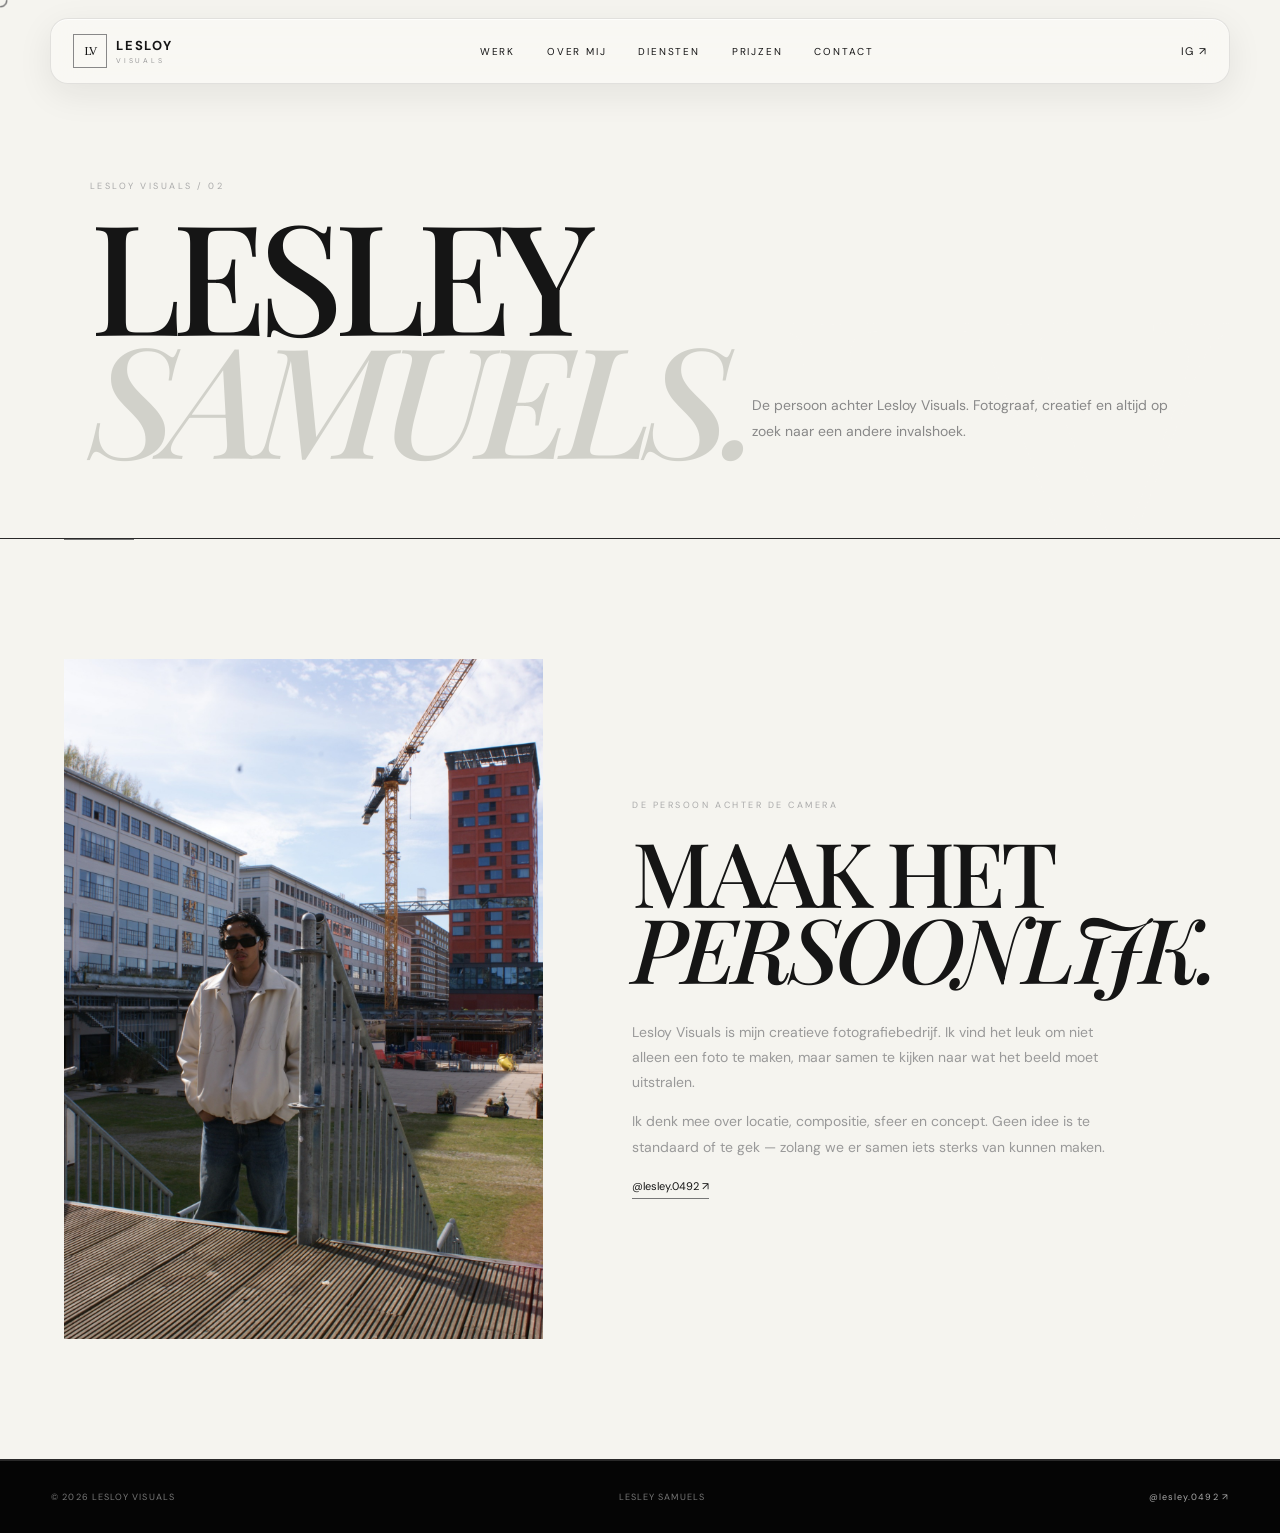
==== about.html @ 6834b797 "Add files via upload" ====
<!doctype html><html lang="nl"><head><meta charset="utf-8"><meta name="viewport" content="width=device-width,initial-scale=1"><meta name="description" content="Lesloy Visuals — fotografie door Lesley Samuels."><title>About — Lesloy Visuals</title><link rel="preconnect" href="https://fonts.googleapis.com"><link rel="preconnect" href="https://fonts.gstatic.com" crossorigin><link href="https://fonts.googleapis.com/css2?family=DM+Sans:wght@400;500;600;700&family=Playfair+Display:ital,wght@0,500;0,600;1,500&display=swap" rel="stylesheet"><link rel="stylesheet" href="style.css"><link rel="icon" href="favicon.svg" type="image/svg+xml"><meta name="theme-color" content="#f5f4ef"><meta name="version" content="Lesloy Visuals V15"></head><body><div class="cursor"></div><header><a class="logo" href="/"><span>LV</span><b>LESLOY</b><small>VISUALS</small></a><nav><a href="/work">WERK</a><a href="/about">OVER MIJ</a><a href="/services">DIENSTEN</a><a href="/pricing">PRIJZEN</a><a href="/contact">CONTACT</a></nav><a class="insta" href="https://www.instagram.com/lesley.0492/" target="_blank">IG ↗</a><button class="menu">☰</button></header><main><section class="page-hero"><div><div class="eyebrow">LESLOY VISUALS / 02</div><h1 class="display">LESLEY<br><i>SAMUELS.</i></h1></div><p>De persoon achter Lesloy Visuals. Fotograaf, creatief en altijd op zoek naar een andere invalshoek.</p></section><section class="section"><div class="split"><div class="split-img"><img src="images/lesley.jpg" alt="Lesley Samuels"></div><div class="split-copy"><div class="eyebrow">DE PERSOON ACHTER DE CAMERA</div><h2>MAAK HET<br><i>PERSOONLIJK.</i></h2><p>Lesloy Visuals is mijn creatieve fotografiebedrijf. Ik vind het leuk om niet alleen een foto te maken, maar samen te kijken naar wat het beeld moet uitstralen.</p><p>Ik denk mee over locatie, compositie, sfeer en concept. Geen idee is te standaard of te gek — zolang we er samen iets sterks van kunnen maken.</p><a class="line-link" href="https://www.instagram.com/lesley.0492/" target="_blank">@lesley.0492 ↗</a></div></div></section></main><footer><span>© 2026 LESLOY VISUALS</span><span>LESLEY SAMUELS</span><a href="https://www.instagram.com/lesley.0492/" target="_blank">@lesley.0492 ↗</a></footer><script src="script.js"></script></body></html>
---- style.css ----
:root{--bg:#070707;--surface:#101010;--white:#f4f4ef;--muted:#92928d;--line:#292929;--silver:#d1d1ca}
*{box-sizing:border-box}html{scroll-behavior:smooth}body{margin:0;background:var(--bg);color:var(--white);font-family:"DM Sans",sans-serif;overflow-x:hidden}a{color:inherit;text-decoration:none}img{display:block;width:100%}
header{position:fixed;z-index:50;top:0;left:0;width:100%;height:76px;padding:0 4vw;display:flex;align-items:center;justify-content:space-between;background:linear-gradient(#000b,transparent);transition:.35s}header.scrolled{background:#070707ee;backdrop-filter:blur(15px);border-bottom:1px solid var(--line)}
.logo{display:grid;grid-template-columns:34px auto;column-gap:9px;align-items:center;font-size:13px;letter-spacing:.14em}.logo span{grid-row:1/3;width:34px;height:34px;border:1px solid #888;display:grid;place-items:center;font:12px Georgia;letter-spacing:-2px}.logo small{grid-column:2;font-size:7px;letter-spacing:.4em;color:#999;margin-top:-4px}.logo b{font-weight:700}
nav{display:flex;gap:32px;font-size:10px;letter-spacing:.18em}nav a:hover,nav a.active{color:#aaa}.insta{font-size:11px;letter-spacing:.12em}.menu{display:none;background:none;border:0;color:#fff;font-size:22px}
.hero{height:100svh;min-height:650px;position:relative;overflow:hidden}.hero>img{height:100%;object-fit:cover;animation:heroZoom 10s ease-out forwards}.hero-grad{position:absolute;inset:0;background:linear-gradient(90deg,#000b,transparent 78%),linear-gradient(0deg,#000d,transparent 50%)}@keyframes heroZoom{to{transform:scale(1)}}
.hero-copy{position:absolute;left:7vw;bottom:12vh}.tiny,.eyebrow{font-size:9px;letter-spacing:.28em;color:#aaa}.hero h1{font:500 clamp(75px,12vw,175px)/.78 "Playfair Display",serif;letter-spacing:-.055em;margin:20px 0 30px}.hero h1 i,.display i{font-style:italic;color:#d1d1ca}.hero-copy p{font-size:14px;color:#ddd;line-height:1.65}.hero-bottom{position:absolute;bottom:25px;left:4vw;right:4vw;display:flex;justify-content:space-between;font-size:8px;letter-spacing:.2em;color:#aaa}
.marquee{overflow:hidden;border-top:1px solid var(--line);border-bottom:1px solid var(--line);padding:18px 0;white-space:nowrap}.marquee-track{display:flex;width:max-content;animation:marquee 28s linear infinite}.marquee-item{flex:0 0 auto;padding-right:40px;font:500 15px/1 "Playfair Display",serif;letter-spacing:.16em}.marquee i{font-style:normal;color:#777;margin:0 22px}@keyframes marquee{to{transform:translateX(-50%)}}
.page-hero{padding:180px 7vw 80px;border-bottom:1px solid var(--line);min-height:55vh;display:flex;align-items:end}.page-hero .display{font:500 clamp(70px,12vw,160px)/.8 "Playfair Display",serif;letter-spacing:-.06em;margin:20px 0 0}.page-hero p{max-width:500px;color:#888;font-size:14px;line-height:1.8;margin-left:auto}
.section{padding:120px 5vw;border-bottom:1px solid var(--line)}.section-inner{max-width:1250px;margin:auto}.section-head{display:flex;justify-content:space-between;align-items:end;gap:40px;margin-bottom:55px}.section-head p{max-width:390px;color:#777;font-size:12px;line-height:1.7;margin:0}
.btn{display:inline-block;padding:15px 24px;background:#f3f3ee;color:#080808;font-size:10px;font-weight:700;letter-spacing:.18em}.line-link{display:inline-block;font-size:11px;border-bottom:1px solid #777;padding-bottom:5px}
.gallery{display:grid;grid-template-columns:1.15fr .85fr;gap:14px}.gallery figure{margin:0;position:relative;overflow:hidden;background:#111;min-height:390px}.gallery figure.tall{grid-row:span 2}.gallery figure.wide{grid-column:1/-1;height:480px}.gallery img{height:100%;object-fit:cover;transition:.8s}.gallery figure:hover img{transform:scale(1.04);filter:brightness(.68)}.gallery figcaption{position:absolute;left:20px;bottom:18px;font-size:9px;letter-spacing:.2em;opacity:.8}
.split{display:grid;grid-template-columns:1fr 1fr;gap:7vw;align-items:center}.split-img{height:680px;overflow:hidden}.split-img img{height:100%;object-fit:cover}.split-copy h2{font:500 clamp(58px,7vw,100px)/.85 "Playfair Display",serif;letter-spacing:-.05em;margin:22px 0 35px}.split-copy p{color:#999;max-width:500px;font-size:14px;line-height:1.8}
.services-grid{display:grid;grid-template-columns:repeat(2,1fr)}.service{padding:38px 30px 45px 0;border-bottom:1px solid var(--line)}.service:nth-child(even){padding-left:30px;border-left:1px solid var(--line)}.service b{font-size:9px;color:#777}.service h2{font:500 42px "Playfair Display",serif;margin:22px 0 10px}.service p{color:#888;max-width:420px;font-size:14px;line-height:1.7}
.contact-wrap{min-height:80vh;padding:170px 7vw 100px;display:flex;flex-direction:column;justify-content:center}.contact-wrap h1{font:500 clamp(75px,12vw,175px)/.78 "Playfair Display",serif;letter-spacing:-.06em;margin:25px 0 35px}.contact-wrap>p{color:#888;max-width:550px;line-height:1.8}.contact-grid{margin-top:70px;display:grid;grid-template-columns:1fr 1fr;gap:12px;max-width:850px}.field{border-bottom:1px solid #444;padding:18px 0;color:#777;font-size:12px}.field.full{grid-column:1/-1}.contact-note{margin-top:30px;color:#777;font-size:11px}
footer{padding:30px 4vw;border-top:1px solid var(--line);display:flex;justify-content:space-between;align-items:center;color:#777;font-size:9px;letter-spacing:.12em}footer a{color:#aaa}
.cursor{position:fixed;width:15px;height:15px;border:1px solid white;border-radius:50%;pointer-events:none;z-index:100;transform:translate(-50%,-50%);mix-blend-mode:difference;transition:.2s}
@media(max-width:800px){header{padding:0 6vw}.menu{display:block}nav{display:none;position:absolute;right:6vw;top:65px;flex-direction:column;background:#111;border:1px solid var(--line);padding:22px 30px}.nav-open nav{display:flex}.insta{display:none}.hero-copy{left:6vw;bottom:11vh}.hero h1{font-size:68px}.hero-bottom{left:6vw;right:6vw}.page-hero{padding:145px 6vw 70px;display:block}.page-hero p{margin:35px 0 0}.section{padding:85px 6vw}.section-head{display:block}.section-head p{margin-top:18px}.gallery{grid-template-columns:1fr}.gallery figure.tall{grid-row:auto}.gallery figure.wide{grid-column:auto;height:350px}.gallery figure{min-height:330px}.split{grid-template-columns:1fr;gap:40px}.split-img{height:550px}.services-grid{grid-template-columns:1fr}.service,.service:nth-child(even){padding:30px 0;border-left:0}.contact-wrap{padding:145px 6vw 90px}.contact-grid{grid-template-columns:1fr;margin-top:45px}.field.full{grid-column:auto}footer{flex-direction:column;gap:14px;text-align:center}}
@media(max-width:480px){.cursor{display:none}.hero h1{font-size:60px}.page-hero .display{font-size:70px}.contact-wrap h1{font-size:68px}}


/* ===== V5 upgrades ===== */
body.modal-open { overflow:hidden; }
.page-kicker { letter-spacing:.18em; text-transform:uppercase; font-size:.72rem; opacity:.6; margin-bottom:18px; }
.work-toolbar { display:flex; flex-wrap:wrap; gap:10px; margin:0 0 34px; }
.filter-btn { border:1px solid rgba(255,255,255,.18); background:transparent; color:#fff; padding:11px 16px; border-radius:999px; font:inherit; font-size:.78rem; letter-spacing:.08em; text-transform:uppercase; cursor:pointer; transition:.25s ease; }
.filter-btn:hover,.filter-btn.active { background:#fff; color:#0a0a0a; border-color:#fff; }
.work-card { cursor:zoom-in; }
.work-card img { transition:transform .8s cubic-bezier(.2,.8,.2,1), filter .5s ease; }
.work-card:hover img { transform:scale(1.045); filter:brightness(1.08); }
.work-card.is-hidden { display:none; }

.lightbox { position:fixed; inset:0; z-index:1000; display:none; align-items:center; justify-content:center; background:rgba(5,5,5,.94); padding:5vw; }
.lightbox.open { display:flex; }
.lightbox img { max-width:min(92vw,1500px); max-height:84vh; width:auto; height:auto; object-fit:contain; box-shadow:0 30px 100px rgba(0,0,0,.5); }
.lb-close,.lb-prev,.lb-next { position:absolute; border:1px solid rgba(255,255,255,.2); background:rgba(0,0,0,.45); color:#fff; width:48px; height:48px; border-radius:50%; cursor:pointer; display:grid; place-items:center; font-size:22px; }
.lb-close { top:24px; right:24px; }
.lb-prev { left:24px; top:50%; transform:translateY(-50%); }
.lb-next { right:24px; top:50%; transform:translateY(-50%); }
.lb-meta { position:absolute; left:28px; bottom:24px; font-size:.75rem; letter-spacing:.12em; text-transform:uppercase; opacity:.65; }
.lb-close:hover,.lb-prev:hover,.lb-next:hover { background:#fff; color:#000; }

.service-card { position:relative; overflow:hidden; min-height:260px; }
.service-card::after { content:"↗"; position:absolute; right:24px; bottom:20px; font-size:24px; opacity:.45; transition:.25s; }
.service-card:hover::after { opacity:1; transform:translate(4px,-4px); }
.service-card:hover { transform:translateY(-4px); }

.contact-note { max-width:650px; opacity:.68; line-height:1.7; }
.form-status { min-height:22px; font-size:.78rem; opacity:.7; margin-top:12px; }

@media (max-width:700px){
  .lb-prev,.lb-next { width:42px;height:42px; }
  .lb-prev { left:10px; } .lb-next { right:10px; }
  .lb-close { top:12px; right:12px; }
  .lightbox { padding:14px; }
}

/* ===== V6 premium work + contact ===== */
nav a.active { opacity:1; }
.work-gallery { align-items:start; }
.work-gallery .work-card { position:relative; overflow:hidden; background:#111; }
.work-gallery .work-card figcaption { transition:transform .35s ease, opacity .35s ease; }
.work-gallery .work-card:hover figcaption { transform:translateX(6px); opacity:1; }
.section-title { font-size:clamp(2.4rem,6vw,5.4rem); line-height:.9; margin:18px 0 0; letter-spacing:-.05em; }
.mini-cta { border-top:1px solid rgba(255,255,255,.14); }
.project-form { display:grid; grid-template-columns:1fr 1fr; gap:18px; max-width:900px; margin-top:42px; }
.project-form label { display:flex; flex-direction:column; gap:10px; font-size:.68rem; letter-spacing:.14em; opacity:.8; }
.project-form input,.project-form select,.project-form textarea { width:100%; box-sizing:border-box; border:1px solid rgba(255,255,255,.17); background:rgba(255,255,255,.035); color:#fff; padding:15px 16px; font:inherit; outline:none; border-radius:0; }
.project-form input:focus,.project-form select:focus,.project-form textarea:focus { border-color:rgba(255,255,255,.65); background:rgba(255,255,255,.06); }
.project-form select option { background:#111; color:#fff; }
.project-form textarea { resize:vertical; min-height:140px; }
.project-form .full { grid-column:1/-1; }
.form-submit { border:0; margin-top:10px; cursor:pointer; }
.request-actions { display:flex; flex-wrap:wrap; gap:12px; margin-top:20px; }
.btn-ghost { background:transparent; border:1px solid rgba(255,255,255,.25); }
.small-note { max-width:760px; font-size:.72rem; opacity:.45; margin-top:30px; line-height:1.6; }
@media(max-width:700px){ .project-form { grid-template-columns:1fr; } .project-form .full { grid-column:auto; } .section-title { font-size:3rem; } }

/* V7 contact form */
.contact-form label{display:flex;flex-direction:column;gap:10px;font-size:.72rem;letter-spacing:.12em;opacity:.9}.contact-form input,.contact-form select,.contact-form textarea{width:100%;box-sizing:border-box;background:#111;color:#fff;border:1px solid rgba(255,255,255,.16);padding:16px 15px;font:inherit;letter-spacing:0;border-radius:0;outline:none}.contact-form textarea{resize:vertical}.contact-form input:focus,.contact-form select:focus,.contact-form textarea:focus{border-color:#fff}.contact-form select{appearance:auto}.contact-form .btn{border:1px solid #fff;background:#fff;color:#000;cursor:pointer}.contact-form .btn.secondary{background:transparent;color:#fff}.contact-form .btn:hover{opacity:.8}.contact-form .full{grid-column:1/-1}


/* ===== V8 DESIGN UPGRADE ===== */
::selection{background:#f4f4ef;color:#070707}
body{background:#050505}
header{height:82px}
header .menu{cursor:pointer;position:relative;z-index:70;width:42px;height:42px;padding:0;line-height:1;font-size:0}
header .menu::before,header .menu::after{content:"";position:absolute;left:10px;width:22px;height:1px;background:#fff;transition:.3s}
header .menu::before{top:16px}header .menu::after{top:25px}
header .menu.open::before{top:21px;transform:rotate(45deg)}header .menu.open::after{top:21px;transform:rotate(-45deg)}
header.nav-open nav{display:flex}
.hero::after{content:"";position:absolute;inset:0;pointer-events:none;background:radial-gradient(circle at 75% 35%,transparent 0,transparent 22%,rgba(0,0,0,.22) 70%)}
.hero-copy{max-width:900px;z-index:2}.hero-copy h1{max-width:900px;text-wrap:balance}.hero-copy p{max-width:520px}
.hero-side{position:absolute;right:4vw;top:50%;z-index:2;writing-mode:vertical-rl;transform:translateY(-50%);font-size:8px;letter-spacing:.24em;color:#aaa}
.section{position:relative}.section::before{content:"";position:absolute;left:5vw;top:0;width:70px;height:1px;background:#777}
.section-head .eyebrow{color:#ddd}
.gallery figure{isolation:isolate}.gallery figure::after{content:"VIEW ↗";position:absolute;right:18px;bottom:18px;font-size:8px;letter-spacing:.2em;opacity:0;transform:translateY(8px);transition:.35s;z-index:2}.gallery figure:hover::after{opacity:.9;transform:none}.gallery figure::before{content:"";position:absolute;inset:0;background:linear-gradient(180deg,transparent 55%,rgba(0,0,0,.65));z-index:1;opacity:.75}.gallery figcaption{z-index:3}
.split-copy{max-width:620px}.split-copy .eyebrow{margin-bottom:5px}
.contact-wrap{position:relative;overflow:hidden}.contact-wrap::before{content:"LESLOY";position:absolute;right:-2vw;top:18%;font-size:clamp(130px,24vw,330px);font-weight:700;letter-spacing:-.08em;color:#fff;opacity:.025;pointer-events:none}
.services-grid .service{transition:background .3s ease,padding .3s ease}.services-grid .service:hover{background:rgba(255,255,255,.025);padding-left:18px}.services-grid .service:nth-child(even):hover{padding-left:48px}
.page-hero{position:relative;overflow:hidden}.page-hero::after{content:"LV";position:absolute;right:4vw;bottom:-.12em;font:500 clamp(180px,32vw,450px)/.7 "Playfair Display",serif;color:#fff;opacity:.025;pointer-events:none}
.page-hero .display{position:relative;z-index:1}.page-hero p{position:relative;z-index:1}
.work-intro{display:grid;grid-template-columns:1.2fr .8fr;gap:40px;align-items:end;margin-bottom:42px}.work-intro h2{font:500 clamp(45px,7vw,92px)/.85 "Playfair Display",serif;letter-spacing:-.05em;margin:0}.work-intro p{max-width:420px;color:#888;line-height:1.8;font-size:13px}
.work-grid{display:grid;grid-template-columns:1.15fr .85fr;gap:12px}.work-grid .work-card{position:relative;overflow:hidden;background:#111;cursor:zoom-in}.work-grid .work-card:nth-child(1){grid-row:span 2;height:760px}.work-grid .work-card:nth-child(2),.work-grid .work-card:nth-child(3){height:374px}.work-grid .work-card:nth-child(4){grid-column:1/-1;height:540px}.work-grid img{height:100%;object-fit:cover;transition:transform 1s cubic-bezier(.2,.8,.2,1),filter .6s ease}.work-grid .work-card:hover img{transform:scale(1.045);filter:brightness(.75)}.work-grid .work-card::after{content:"OPEN FULLSCREEN ↗";position:absolute;right:20px;bottom:20px;font-size:8px;letter-spacing:.18em;opacity:0;transform:translateY(8px);transition:.3s;z-index:3}.work-grid .work-card:hover::after{opacity:1;transform:none}.work-grid .work-card::before{content:"";position:absolute;inset:0;background:linear-gradient(180deg,transparent 55%,rgba(0,0,0,.65));z-index:1}.work-grid figcaption{position:absolute;left:20px;bottom:20px;z-index:2;font-size:9px;letter-spacing:.18em}
.work-meta{display:flex;justify-content:space-between;gap:20px;margin-top:28px;padding-top:18px;border-top:1px solid var(--line);font-size:9px;letter-spacing:.18em;color:#777}
.lightbox{backdrop-filter:blur(12px)}.lightbox img{max-width:86vw;max-height:80vh}.lb-close,.lb-prev,.lb-next{backdrop-filter:blur(10px)}
.contact-intro{max-width:760px}.contact-intro strong{color:#fff}.contact-form{position:relative;z-index:2}.contact-form .btn{margin-top:6px}.contact-form .btn:focus-visible,.btn:focus-visible,.line-link:focus-visible,a:focus-visible,button:focus-visible{outline:1px solid #fff;outline-offset:4px}
.contact-direct{display:flex;flex-wrap:wrap;gap:24px;margin-top:48px;padding-top:25px;border-top:1px solid var(--line);font-size:10px;letter-spacing:.14em;color:#aaa}.contact-direct a:hover{color:#fff}
footer{background:#050505}
.reveal{opacity:0;transform:translateY(24px);transition:opacity .8s ease,transform .8s ease}.reveal.visible{opacity:1;transform:none}
@media(max-width:800px){header.nav-open{background:#070707f5}header.nav-open nav{position:absolute;left:0;right:0;top:82px;padding:30px 6vw 36px;background:#070707;border-bottom:1px solid var(--line);gap:22px}header.nav-open nav a{font-size:13px}.hero-side{display:none}.work-intro{grid-template-columns:1fr;gap:18px}.work-grid{grid-template-columns:1fr}.work-grid .work-card:nth-child(1),.work-grid .work-card:nth-child(2),.work-grid .work-card:nth-child(3),.work-grid .work-card:nth-child(4){grid-column:auto;grid-row:auto;height:390px}.section::before{left:6vw}.contact-direct{display:grid;gap:15px}}
@media(max-width:480px){.hero{min-height:620px}.hero-copy p{font-size:13px}.hero-bottom{bottom:18px}.work-grid .work-card:nth-child(1),.work-grid .work-card:nth-child(2),.work-grid .work-card:nth-child(3),.work-grid .work-card:nth-child(4){height:330px}.lightbox img{max-width:94vw;max-height:76vh}}

.section-title{font:500 clamp(55px,7vw,100px)/.85 "Playfair Display",serif;letter-spacing:-.05em;margin:20px 0 0}.section-title i{font-style:italic;color:#d1d1ca}
.why-grid{display:grid;grid-template-columns:repeat(3,1fr);border-top:1px solid var(--line);border-bottom:1px solid var(--line)}
.why-card{padding:36px 32px 42px 0}.why-card+ .why-card{border-left:1px solid var(--line);padding-left:32px}.why-card span{font-size:9px;color:#777;letter-spacing:.15em}.why-card h3{font-size:15px;letter-spacing:.18em;margin:45px 0 12px}.why-card p{color:#888;font-size:13px;line-height:1.75;max-width:330px}
.review-section{padding-bottom:130px}.review-placeholder{border:1px solid var(--line);padding:45px;display:flex;justify-content:space-between;align-items:center;gap:35px}.review-placeholder .stars{font-size:18px;letter-spacing:.16em;margin-bottom:18px}.review-placeholder h3{font:500 34px "Playfair Display",serif;margin:0 0 12px}.review-placeholder p{color:#888;font-size:13px;line-height:1.7;max-width:580px;margin:0}.review-page .contact-intro{font-size:15px;max-width:700px}.checkbox-label{display:flex!important;flex-direction:row!important;align-items:flex-start;gap:12px;border:0!important;color:#888!important;line-height:1.6}.checkbox-label input{width:18px!important;height:18px;margin:2px 0 0;flex:0 0 auto}.review-back{margin-top:40px}
@media(max-width:800px){.why-grid{grid-template-columns:1fr}.why-card{padding:28px 0}.why-card+.why-card{border-left:0;border-top:1px solid var(--line);padding-left:0}.review-placeholder{padding:28px;display:block}.review-placeholder .btn{margin-top:25px}.review-placeholder h3{font-size:28px}}

.published-reviews{padding-bottom:110px}.review-card{max-width:900px;border:1px solid var(--line);padding:46px 52px;background:rgba(255,255,255,.015)}.review-card .stars{font-size:17px;letter-spacing:.14em;margin-bottom:25px}.review-card blockquote{font:500 clamp(25px,3.1vw,42px)/1.2 "Playfair Display",serif;margin:0 0 32px;max-width:820px}.review-meta{display:flex;align-items:center;gap:18px;font-size:11px;letter-spacing:.12em;text-transform:uppercase}.review-meta span{color:#777}@media(max-width:800px){.review-card{padding:30px 24px}.review-meta{display:block}.review-meta span{display:block;margin-top:8px}}

.launch-offer{margin:70px 0 120px;padding:55px clamp(25px,5vw,70px);border:1px solid var(--line);display:grid;grid-template-columns:1.2fr .8fr;gap:50px;align-items:center;background:linear-gradient(120deg,rgba(255,255,255,.035),rgba(255,255,255,.008))}
.launch-offer h2{font:500 clamp(52px,7vw,92px)/.84 "Playfair Display",serif;letter-spacing:-.05em;margin:18px 0}.launch-offer h2 i{font-style:italic;color:#d1d1ca}.launch-copy p{max-width:500px;color:#888;font-size:14px;line-height:1.8}.launch-deal{border-left:1px solid var(--line);padding-left:45px}.launch-price small{display:block;font-size:9px;letter-spacing:.18em;color:#888}.launch-price strong{display:block;font:500 clamp(60px,8vw,105px)/.9 "Playfair Display",serif;margin:8px 0 24px}.launch-details{display:grid;gap:8px;margin-bottom:28px}.launch-details span{font-size:10px;letter-spacing:.14em}.launch-btn{display:inline-flex}.pricing-section{padding-bottom:90px}.price-grid{display:grid;grid-template-columns:repeat(4,1fr);border-top:1px solid var(--line);border-bottom:1px solid var(--line)}.price-grid article{padding:28px 25px 32px 0}.price-grid article+article{border-left:1px solid var(--line);padding-left:25px}.price-grid span{font-size:9px;letter-spacing:.16em;color:#888}.price-grid strong{display:block;font:500 30px "Playfair Display",serif;margin:18px 0 10px}.price-grid p{font-size:12px;line-height:1.65;color:#888;margin:0}.pricing-note{margin-top:15px;font-size:9px;letter-spacing:.16em;color:#777}
@media(max-width:800px){.launch-offer{grid-template-columns:1fr;margin:45px 0 80px;padding:32px 24px}.launch-deal{border-left:0;border-top:1px solid var(--line);padding:28px 0 0}.price-grid{grid-template-columns:1fr 1fr}.price-grid article:nth-child(3){border-left:0;border-top:1px solid var(--line);padding-left:0}.price-grid article:nth-child(4){border-top:1px solid var(--line)}}

.pricing-hero{padding:150px 0 90px;max-width:900px}.pricing-hero h1{font:500 clamp(70px,10vw,145px)/.82 "Playfair Display",serif;letter-spacing:-.06em;margin:22px 0}.pricing-hero h1 i{font-style:italic;color:#d1d1ca}.pricing-hero p{max-width:650px;color:#888;font-size:15px;line-height:1.8}.pricing-category{padding:65px 0;border-top:1px solid var(--line)}.pricing-category-head{display:flex;align-items:baseline;gap:25px;margin-bottom:35px}.pricing-category-head span{font-size:9px;letter-spacing:.15em;color:#777}.pricing-category-head h2{font-size:14px;letter-spacing:.18em;margin:0}.pricing-cards{display:grid;grid-template-columns:repeat(3,1fr);border-top:1px solid var(--line);border-bottom:1px solid var(--line)}.pricing-card{padding:32px 28px 36px 0;min-height:255px;display:flex;flex-direction:column;align-items:flex-start}.pricing-card+.pricing-card{border-left:1px solid var(--line);padding-left:28px}.pricing-card.featured{background:rgba(255,255,255,.025);padding-right:28px}.pricing-card.wide{min-height:220px}.pricing-card>span{font-size:9px;letter-spacing:.16em;color:#888}.pricing-card strong{font:500 clamp(32px,3.2vw,52px)/1 "Playfair Display",serif;margin:25px 0 16px}.pricing-card p{font-size:12px;line-height:1.75;color:#888;margin:0 0 25px}.pricing-card .line-link{margin-top:auto}.pricing-fineprint{padding:0 0 100px}.pricing-fineprint p{font-size:11px;color:#666;line-height:1.7;max-width:700px}
@media(max-width:800px){.pricing-hero{padding:110px 0 65px}.pricing-cards{grid-template-columns:1fr}.pricing-card+.pricing-card{border-left:0;border-top:1px solid var(--line);padding-left:0}.pricing-card{min-height:0;padding:28px 0 32px}.pricing-card.featured{padding-right:0}.pricing-category{padding:45px 0}}

/* LESLOY V10 — light editorial */
:root{--v10-bg:#f5f4ef;--v10-ink:#151515;--v10-muted:#77756f;--v10-line:rgba(21,21,21,.14)}
html{scroll-behavior:smooth}
body{background:var(--v10-bg);color:var(--v10-ink)}
header{background:rgba(245,244,239,.82);backdrop-filter:blur(16px);border-bottom:1px solid var(--v10-line)}
a{color:inherit}
.reveal{opacity:0;transform:translateY(28px);transition:opacity .8s ease,transform .8s cubic-bezier(.2,.8,.2,1)}
.reveal.visible{opacity:1;transform:none}
.v10-services{padding-top:8vh;padding-bottom:10vh}
.v10-service-list{border-top:1px solid var(--v10-line);border-bottom:1px solid var(--v10-line)}
.v10-service{display:grid;grid-template-columns:64px 1fr 28px;align-items:center;padding:24px 4px;border-top:1px solid var(--v10-line);text-decoration:none;transition:background .35s ease,padding .35s ease}
.v10-service:first-child{border-top:0}
.v10-service:hover{background:#e9e8e2;padding-left:18px;padding-right:18px}
.v10-service b{font-size:13px;letter-spacing:.2em;font-weight:600}
.v10-service>span:last-child{font-size:18px;transition:transform .35s}
.v10-service:hover>span:last-child{transform:translateX(5px)}
.v10-emoji{font-size:25px;display:inline-block;transform-origin:center;transition:transform .45s cubic-bezier(.2,.8,.2,1)}
.v10-service:hover .v10-emoji{transform:translateX(8px) rotate(-8deg) scale(1.18)}
.v10-service:nth-child(2):hover .v10-emoji{transform:translateX(8px) rotate(8deg) scale(1.18)}
.v10-service:nth-child(3):hover .v10-emoji{animation:v10-confetti .55s ease}
.v10-service:nth-child(4):hover .v10-emoji{animation:v10-ring .75s ease}
.v10-service:nth-child(5):hover .v10-emoji{transform:translateX(8px) rotate(10deg) scale(1.2)}
@keyframes v10-confetti{0%,100%{transform:scale(1)}35%{transform:translateY(-5px) rotate(-10deg) scale(1.18)}70%{transform:translateY(1px) rotate(8deg) scale(1.08)}}
@keyframes v10-ring{0%,100%{transform:scale(1)}30%{transform:scale(1.22) rotate(-7deg)}55%{transform:scale(1.08) rotate(7deg)}80%{transform:scale(1.16)}}
.btn{transition:transform .3s ease,box-shadow .3s ease}
.btn:hover{transform:translateY(-3px);box-shadow:0 14px 30px rgba(0,0,0,.12)}
.launch-offer{background:#171717;color:#f5f4ef}
@media(max-width:700px){.v10-service{grid-template-columns:48px 1fr 24px;padding:20px 0}.v10-service:hover{padding-left:8px;padding-right:8px}}
@media(prefers-reduced-motion:reduce){html{scroll-behavior:auto}.reveal{opacity:1;transform:none;transition:none}.v10-service:hover .v10-emoji{animation:none;transform:none}}

/* V11 — polished floating navigation */
header{
  position:fixed!important;
  top:18px!important;
  left:50%!important;
  transform:translateX(-50%)!important;
  width:min(1180px,calc(100% - 48px))!important;
  height:66px!important;
  min-height:66px!important;
  z-index:1000!important;
  display:flex!important;
  align-items:center!important;
  border:1px solid rgba(20,20,20,.10)!important;
  border-radius:18px!important;
  background:rgba(250,249,245,.78)!important;
  backdrop-filter:blur(18px) saturate(115%)!important;
  -webkit-backdrop-filter:blur(18px) saturate(115%)!important;
  box-shadow:0 10px 35px rgba(20,20,20,.08),0 1px 0 rgba(255,255,255,.7) inset!important;
  padding:0 22px!important;
  transition:top .35s ease,width .35s ease,height .35s ease,box-shadow .35s ease,background .35s ease!important;
}
header.scrolled{
  top:12px!important;
  height:58px!important;
  min-height:58px!important;
  width:min(1120px,calc(100% - 40px))!important;
  background:rgba(250,249,245,.90)!important;
  box-shadow:0 14px 40px rgba(20,20,20,.11),0 1px 0 rgba(255,255,255,.75) inset!important;
}
header nav a{
  position:relative;
  transition:opacity .25s ease,transform .25s ease;
}
header nav a::after{
  content:"";
  position:absolute;
  left:0;right:0;bottom:-7px;
  height:1px;
  background:currentColor;
  transform:scaleX(0);
  transform-origin:center;
  transition:transform .25s ease;
}
header nav a:hover::after{transform:scaleX(1)}
header nav a:hover{opacity:.72}
main{padding-top:0!important}
.hero{padding-top:110px!important}
@media(max-width:800px){
  header{
    top:12px!important;
    width:calc(100% - 24px)!important;
    height:58px!important;
    min-height:58px!important;
    padding:0 15px!important;
    border-radius:15px!important;
  }
  header.scrolled{top:8px!important;width:calc(100% - 18px)!important;height:54px!important;min-height:54px!important}
  .hero{padding-top:92px!important}
}
@media(prefers-reduced-motion:reduce){
  header{transition:none!important}
}

/* V12 — mobile readability */
@media (max-width:700px){
  body{font-size:16px;line-height:1.55;overflow-x:hidden}
  header{width:calc(100% - 20px)!important;top:10px!important;height:58px!important;min-height:58px!important;padding:0 13px!important;border-radius:15px!important}
  header .logo{flex:0 0 auto;min-width:0}
  header .logo small{display:none!important}
  header nav{gap:13px!important;margin-left:auto!important;margin-right:8px!important}
  header nav a{font-size:10px!important;letter-spacing:.11em!important;white-space:nowrap!important}
  header .insta,header .instagram{font-size:10px!important;letter-spacing:.06em!important;white-space:nowrap!important}
  .hero{padding-top:88px!important}
  .hero-title{font-size:clamp(42px,12vw,64px)!important;line-height:.96!important;letter-spacing:-.035em!important}
  .section-title,.launch-offer h2,.pricing-hero h1{line-height:.98!important;letter-spacing:-.03em!important}
  .section-title{font-size:clamp(34px,10vw,52px)!important}
  .eyebrow{font-size:10px!important;line-height:1.4!important;letter-spacing:.16em!important}
  .section-head{gap:18px!important}
  .section-head p,.hero p,.launch-offer p{font-size:15px!important;line-height:1.65!important}
  .btn{min-height:48px!important;padding:0 17px!important;font-size:11px!important;letter-spacing:.1em!important}
  .v10-service{min-height:64px!important;grid-template-columns:42px minmax(0,1fr) 20px!important;column-gap:8px!important;padding:17px 0!important}
  .v10-service b{font-size:12px!important;letter-spacing:.13em!important;line-height:1.25!important}
  .v10-emoji{font-size:22px!important}
  .v10-service>span:last-child{font-size:16px!important}
  .launch-details{gap:10px!important;flex-wrap:wrap!important}
  .launch-details span{font-size:10px!important;letter-spacing:.1em!important;line-height:1.35!important}
  footer a,nav a,.insta,.instagram{min-height:32px;display:inline-flex!important;align-items:center}
}
@media (max-width:420px){
  header{width:calc(100% - 16px)!important;padding:0 10px!important}
  header nav{gap:9px!important;margin-right:5px!important}
  header nav a{font-size:9px!important;letter-spacing:.08em!important}
  header .insta,header .instagram{font-size:9px!important}
  .hero-title{font-size:clamp(38px,12vw,54px)!important}
  .section-title{font-size:clamp(32px,10vw,46px)!important}
}

/* V13 — mobile-first cleanup */
@media (max-width:700px){
  html,body{width:100%;max-width:100%;overflow-x:hidden}
  body{font-size:15px}
  header{width:calc(100% - 24px)!important;left:50%!important;top:10px!important;height:58px!important;min-height:58px!important;padding:0 12px!important;border-radius:16px!important;background:rgba(250,249,245,.94)!important;border:1px solid rgba(20,20,20,.10)!important;box-shadow:0 10px 30px rgba(20,20,20,.10)!important}
  header.scrolled{top:8px!important;width:calc(100% - 20px)!important;height:56px!important;min-height:56px!important}
  header .logo{grid-template-columns:30px auto;column-gap:8px;font-size:11px;letter-spacing:.12em;color:#151515}
  header .logo span{width:30px;height:30px;border-color:#777;color:#151515;font-size:11px}
  header .logo small{display:block!important;font-size:6px;letter-spacing:.3em;color:#777}
  header nav{display:none!important}
  header .insta{display:none!important}
  header .menu{display:block!important;width:40px;height:40px;color:#151515;background:transparent;border:0;padding:0;position:relative;z-index:1001;font-size:0}
  header .menu::before,header .menu::after{background:#151515!important}
  header.nav-open{background:rgba(250,249,245,.98)!important}
  header.nav-open nav{display:flex!important;position:absolute;left:0;right:0;top:68px;padding:10px 8px 12px;background:rgba(250,249,245,.98);border:1px solid rgba(20,20,20,.10);border-radius:16px;box-shadow:0 18px 45px rgba(20,20,20,.12);gap:0;flex-direction:column}
  header.nav-open nav a{display:flex;align-items:center;min-height:48px;padding:0 16px;font-size:11px;letter-spacing:.16em;color:#151515;border-bottom:1px solid rgba(20,20,20,.08)}
  header.nav-open nav a:last-child{border-bottom:0}
  header.nav-open nav a::after{display:none}
  header.nav-open nav a.active{font-weight:700}
  .hero{min-height:680px;height:calc(100svh - 0px);max-height:820px}
  .hero>img{object-position:58% center}
  .hero-grad{background:linear-gradient(90deg,rgba(0,0,0,.72),rgba(0,0,0,.18) 82%),linear-gradient(0deg,rgba(0,0,0,.82),transparent 58%)}
  .hero-copy{left:20px;right:20px;bottom:92px}
  .tiny,.eyebrow{font-size:9px;line-height:1.45;letter-spacing:.2em}
  .hero h1{font-size:clamp(52px,15vw,72px)!important;line-height:.86;letter-spacing:-.055em;margin:16px 0 22px}
  .hero-copy p{font-size:14px;line-height:1.55;color:#f0f0eb;max-width:330px}
  .hero-copy .btn{width:100%;max-width:290px;min-height:50px;display:inline-flex;align-items:center;justify-content:center;margin-top:4px;font-size:10px}
  .hero-bottom{left:20px;right:20px;bottom:22px;font-size:8px;letter-spacing:.16em}
  .marquee{padding:14px 0}
  .marquee-item{font-size:12px}
  .section{padding:72px 20px}
  .section::before{left:20px;width:48px}
  .section-head{margin-bottom:34px}
  .section-head p{font-size:14px;line-height:1.7;color:#a5a5a0;max-width:none}
  .section-title{font-size:clamp(42px,12vw,58px)!important;line-height:.9!important;margin-top:14px}
  .work-intro{gap:16px;margin-bottom:28px}
  .work-intro h2{font-size:clamp(40px,11vw,54px);line-height:.9}
  .work-intro p{font-size:14px;line-height:1.7;color:#a5a5a0}
  .gallery{gap:10px}
  .gallery figure,.gallery figure.wide,.gallery figure.tall{height:300px!important;min-height:0}
  .gallery figcaption{left:14px;bottom:14px;font-size:8px;letter-spacing:.15em}
  .gallery figure::after{right:14px;bottom:14px;font-size:7px}
  .split{gap:30px}
  .split-img{height:390px!important}
  .split-copy h2{font-size:clamp(44px,12vw,60px);margin:14px 0 22px}
  .split-copy p{font-size:14px;line-height:1.75;color:#a5a5a0}
  .line-link{font-size:10px;letter-spacing:.1em}
  .services-grid{grid-template-columns:1fr}
  .service,.service:nth-child(even){padding:24px 0!important}
  .service h2{font-size:32px;margin:13px 0 8px}
  .service p{font-size:14px;line-height:1.7;color:#a5a5a0}
  .why-card{padding:24px 0!important}
  .why-card h3{font-size:13px;margin:30px 0 10px}
  .why-card p{font-size:14px;line-height:1.7;color:#a5a5a0}
  .review-section{padding-bottom:72px}
  .review-card{padding:26px 20px}
  .review-card blockquote{font-size:24px;line-height:1.25}
  .review-card .stars{font-size:15px;margin-bottom:18px}
  .review-meta{font-size:10px;line-height:1.5}
  .v10-services{padding-top:72px;padding-bottom:72px}
  .v10-service-list{margin-top:8px}
  .v10-service{min-height:60px!important;padding:15px 0!important;grid-template-columns:38px minmax(0,1fr) 18px!important}
  .v10-service b{font-size:11px!important;letter-spacing:.14em!important}
  .v10-emoji{font-size:21px!important}
  .launch-offer{margin:35px 0 72px;padding:28px 20px!important;grid-template-columns:1fr!important;gap:25px}
  .launch-offer h2{font-size:clamp(48px,13vw,64px)!important;margin:13px 0 16px}
  .launch-copy p{font-size:14px;line-height:1.7}
  .launch-deal{padding:24px 0 0!important}
  .launch-price strong{font-size:68px}
  .launch-details{gap:7px!important}
  .launch-details span{font-size:9px!important}
  .launch-btn{width:100%;justify-content:center;min-height:50px}
  .contact-wrap{min-height:auto;padding:128px 20px 70px}
  .contact-wrap h1{font-size:clamp(52px,14vw,72px)!important;line-height:.86;margin:18px 0 24px}
  .contact-intro{font-size:14px!important;line-height:1.7!important;color:#a5a5a0}
  .contact-grid{margin-top:38px;gap:18px}
  .contact-form label{font-size:10px;letter-spacing:.12em}
  .contact-form input,.contact-form select,.contact-form textarea{font-size:16px;padding:15px 14px;min-height:50px}
  .contact-form textarea{min-height:150px}
  .contact-form .btn{width:100%;min-height:52px;font-size:10px}
  .contact-note{font-size:10px;line-height:1.6}
  .contact-direct{font-size:9px;line-height:1.5;margin-top:34px;padding-top:20px}
  footer{padding:28px 20px;gap:10px;font-size:8px;line-height:1.5}
  .page-hero{padding:118px 20px 58px;min-height:0;display:block}
  .page-hero .display{font-size:clamp(58px,16vw,82px)!important;line-height:.82;margin-top:16px}
  .page-hero p{font-size:14px;line-height:1.7;color:#a5a5a0;margin:28px 0 0;max-width:100%}
  .work-grid{gap:10px}
  .work-grid .work-card:nth-child(1),.work-grid .work-card:nth-child(2),.work-grid .work-card:nth-child(3),.work-grid .work-card:nth-child(4){height:300px!important}
  .work-meta{font-size:8px;line-height:1.5;flex-wrap:wrap}
  .pricing-hero{padding:118px 20px 55px}
  .pricing-hero h1{font-size:clamp(60px,17vw,88px)!important}
  .pricing-hero p{font-size:14px;line-height:1.7;color:#a5a5a0}
  .pricing-category{padding:42px 0}
  .pricing-category-head{gap:15px;margin-bottom:22px}
  .pricing-category-head h2{font-size:12px;letter-spacing:.16em}
  .pricing-card{padding:24px 0!important;min-height:0!important}
  .pricing-card strong{font-size:38px;margin:17px 0 12px}
  .pricing-card p{font-size:13px;line-height:1.7;color:#a5a5a0;margin-bottom:20px}
  .pricing-card .line-link{font-size:10px}
  .pricing-fineprint{padding:0 20px 70px}
  .pricing-fineprint p{font-size:10px;line-height:1.7;color:#888}
  .lightbox{padding:16px}
  .lightbox img{max-width:100%;max-height:72vh}
  .lb-close,.lb-prev,.lb-next{width:42px;height:42px;font-size:18px}
  .lb-close{top:14px;right:14px}.lb-prev{left:12px}.lb-next{right:12px}
  .lb-meta{left:16px;bottom:16px;font-size:8px}
}
@media(max-width:380px){
  header{width:calc(100% - 18px)!important}
  .hero-copy{left:17px;right:17px}.hero h1{font-size:50px!important}
  .section,.contact-wrap,.page-hero{padding-left:17px;padding-right:17px}
  .section::before{left:17px}
  .hero-bottom{left:17px;right:17px}
}

/* V14 — mobile menu: maximum contrast + obvious controls */
@media (max-width:700px){
  header{
    background:rgba(250,249,245,.96)!important;
    border:1px solid rgba(20,20,20,.16)!important;
    box-shadow:0 8px 26px rgba(0,0,0,.12)!important;
  }

  /* The menu trigger must look like a button, not a vague icon. */
  .menu-toggle,
  .nav-toggle,
  .hamburger,
  button[aria-label*="menu" i],
  button[aria-label*="navig" i]{
    width:46px!important;
    height:46px!important;
    min-width:46px!important;
    border:1px solid rgba(20,20,20,.22)!important;
    border-radius:12px!important;
    background:#151515!important;
    color:#fff!important;
    display:flex!important;
    align-items:center!important;
    justify-content:center!important;
    font-size:0!important;
    box-shadow:0 4px 12px rgba(0,0,0,.14)!important;
    position:relative!important;
    z-index:1202!important;
  }
  .menu-toggle::before,.nav-toggle::before,.hamburger::before{
    content:"☰";
    font-size:20px!important;
    line-height:1!important;
    color:#fff!important;
  }

  /* Open menu: bright panel, dark type, generous spacing. */
  .mobile-menu,
  .nav-menu,
  .menu-overlay,
  header nav.mobile-open,
  header nav.open{
    background:#f7f6f2!important;
    color:#111!important;
  }

  /* Catch the common V13 overlay/menu selectors. */
  .mobile-menu{
    position:fixed!important;
    inset:82px 10px 10px!important;
    z-index:1200!important;
    border:1px solid rgba(20,20,20,.14)!important;
    border-radius:18px!important;
    box-shadow:0 22px 60px rgba(0,0,0,.20)!important;
    padding:34px 26px!important;
    overflow:auto!important;
  }
  .mobile-menu a{
    color:#111!important;
    opacity:1!important;
    font-size:clamp(22px,7vw,32px)!important;
    line-height:1.15!important;
    letter-spacing:.04em!important;
    font-weight:500!important;
    text-shadow:none!important;
    display:flex!important;
    align-items:center!important;
    min-height:58px!important;
    border-bottom:1px solid rgba(20,20,20,.10)!important;
  }
  .mobile-menu a:last-child{border-bottom:0!important}

  /* If V13 uses a full-screen overlay, make it readable instead of black-on-black. */
  .nav-overlay,
  .menu-backdrop{
    background:rgba(0,0,0,.38)!important;
  }

  /* Desktop nav should never leak through the mobile overlay. */
  header nav:not(.mobile-menu){
    color:#111!important;
  }
}

/* Extra-small screens */
@media(max-width:420px){
  .mobile-menu{
    inset:76px 8px 8px!important;
    padding:26px 22px!important;
  }
  .mobile-menu a{font-size:24px!important;min-height:54px!important}
}

/* V14 guaranteed mobile menu */
#v14-mobile-menu{display:none}
@media(max-width:700px){
  #v14-mobile-menu{
    position:fixed;display:block;inset:10px;z-index:2000;
    background:#f7f6f2;color:#111;border:1px solid rgba(0,0,0,.14);
    border-radius:20px;box-shadow:0 25px 80px rgba(0,0,0,.28);
    padding:18px 20px 22px;transform:translateY(-18px);opacity:0;
    pointer-events:none;transition:opacity .25s ease,transform .25s ease;
    overflow:auto;
  }
  #v14-mobile-menu.is-open{opacity:1;transform:none;pointer-events:auto}
  .v14-menu-head{display:flex;align-items:center;justify-content:space-between;padding-bottom:24px;border-bottom:1px solid rgba(0,0,0,.12)}
  .v14-menu-brand{display:grid;grid-template-columns:42px auto;column-gap:12px;align-items:center}
  .v14-menu-brand span{grid-row:span 2;width:42px;height:42px;border:1px solid #777;display:flex;align-items:center;justify-content:center;font-family:serif;font-size:19px}
  .v14-menu-brand strong{font-size:18px;letter-spacing:.16em;line-height:1}
  .v14-menu-brand small{font-size:8px;letter-spacing:.32em;color:#888;margin-top:-2px}
  .v14-close{width:46px;height:46px;border:1px solid #111;border-radius:12px;background:#111;color:#fff;font-size:32px;line-height:1;font-weight:200;display:flex;align-items:center;justify-content:center}
  .v14-menu-links{display:flex;flex-direction:column;padding:18px 0}
  .v14-menu-links a{color:#111!important;text-decoration:none!important;font-size:clamp(25px,8vw,36px);font-weight:500;letter-spacing:.02em;padding:16px 0;border-bottom:1px solid rgba(0,0,0,.10);min-height:58px;display:flex;align-items:center}
  .v14-menu-links a:last-child{border-bottom:0}
  .v14-menu-instagram{display:block;margin-top:4px;padding-top:18px;border-top:1px solid rgba(0,0,0,.12);font-size:11px;letter-spacing:.16em;text-decoration:none;color:#111!important}
  body.v14-menu-open{overflow:hidden}
}

@media(max-width:700px){
  .v14-trigger{
    width:46px!important;height:46px!important;min-width:46px!important;
    margin-left:auto!important;border:1px solid #111!important;border-radius:12px!important;
    background:#111!important;color:#fff!important;font-size:0!important;
    display:flex!important;align-items:center!important;justify-content:center!important;
    box-shadow:0 4px 12px rgba(0,0,0,.14)!important;
  }
  .v14-trigger::before{content:"☰";font-size:21px!important;color:#fff!important}
}

/* V15 — clean mobile navigation, one menu only */
@media (max-width:700px){
  header{
    top:12px!important;
    left:50%!important;
    transform:translateX(-50%)!important;
    width:calc(100% - 20px)!important;
    height:60px!important;
    min-height:60px!important;
    padding:0 12px!important;
    border-radius:16px!important;
    background:rgba(250,249,245,.96)!important;
    border:1px solid rgba(20,20,20,.14)!important;
    box-shadow:0 10px 30px rgba(0,0,0,.12)!important;
    z-index:1000!important;
  }

  header .logo span{
    border-color:#777!important;
    color:#151515!important;
  }
  header .logo b{color:#151515!important}
  header .logo small{color:#8a8a85!important}
  header .insta{display:none!important}

  /* One obvious menu button. */
  header .menu{
    display:flex!important;
    align-items:center!important;
    justify-content:center!important;
    width:44px!important;
    height:44px!important;
    min-width:44px!important;
    margin-left:auto!important;
    border:1px solid #151515!important;
    border-radius:11px!important;
    background:#151515!important;
    color:#fff!important;
    cursor:pointer!important;
    position:relative!important;
    z-index:1002!important;
  }
  header .menu::before,
  header .menu::after{
    left:11px!important;
    width:20px!important;
    height:2px!important;
    background:#fff!important;
  }
  header .menu::before{top:16px!important}
  header .menu::after{top:25px!important}
  header .menu.open{
    background:#f7f6f2!important;
    border-color:#151515!important;
  }
  header .menu.open::before,
  header .menu.open::after{background:#151515!important;top:21px!important}

  /* Single dropdown, directly attached to the floating header. */
  header nav{
    display:none!important;
  }
  header.nav-open nav{
    display:flex!important;
    position:absolute!important;
    top:68px!important;
    left:0!important;
    right:0!important;
    padding:8px!important;
    margin:0!important;
    flex-direction:column!important;
    gap:0!important;
    background:#f7f6f2!important;
    color:#111!important;
    border:1px solid rgba(20,20,20,.14)!important;
    border-radius:16px!important;
    box-shadow:0 18px 50px rgba(0,0,0,.18)!important;
    overflow:hidden!important;
  }
  header.nav-open nav a{
    display:flex!important;
    align-items:center!important;
    min-height:55px!important;
    padding:0 17px!important;
    color:#111!important;
    opacity:1!important;
    font-size:12px!important;
    font-weight:600!important;
    letter-spacing:.16em!important;
    border-bottom:1px solid rgba(20,20,20,.10)!important;
  }
  header.nav-open nav a:last-child{border-bottom:0!important}
  header.nav-open nav a::after{display:none!important}
  header.nav-open nav a:hover{background:#ecebe6!important;opacity:1!important}

  /* Never darken the whole page: keep the photo visible behind the compact menu. */
  header.nav-open{background:#faf9f5!important}
  body.v14-menu-open{overflow:auto!important}
}

@media(max-width:380px){
  header{width:calc(100% - 14px)!important;padding:0 9px!important}
  header .menu{width:42px!important;height:42px!important;min-width:42px!important}
  header.nav-open nav a{min-height:52px!important;font-size:11px!important}
}
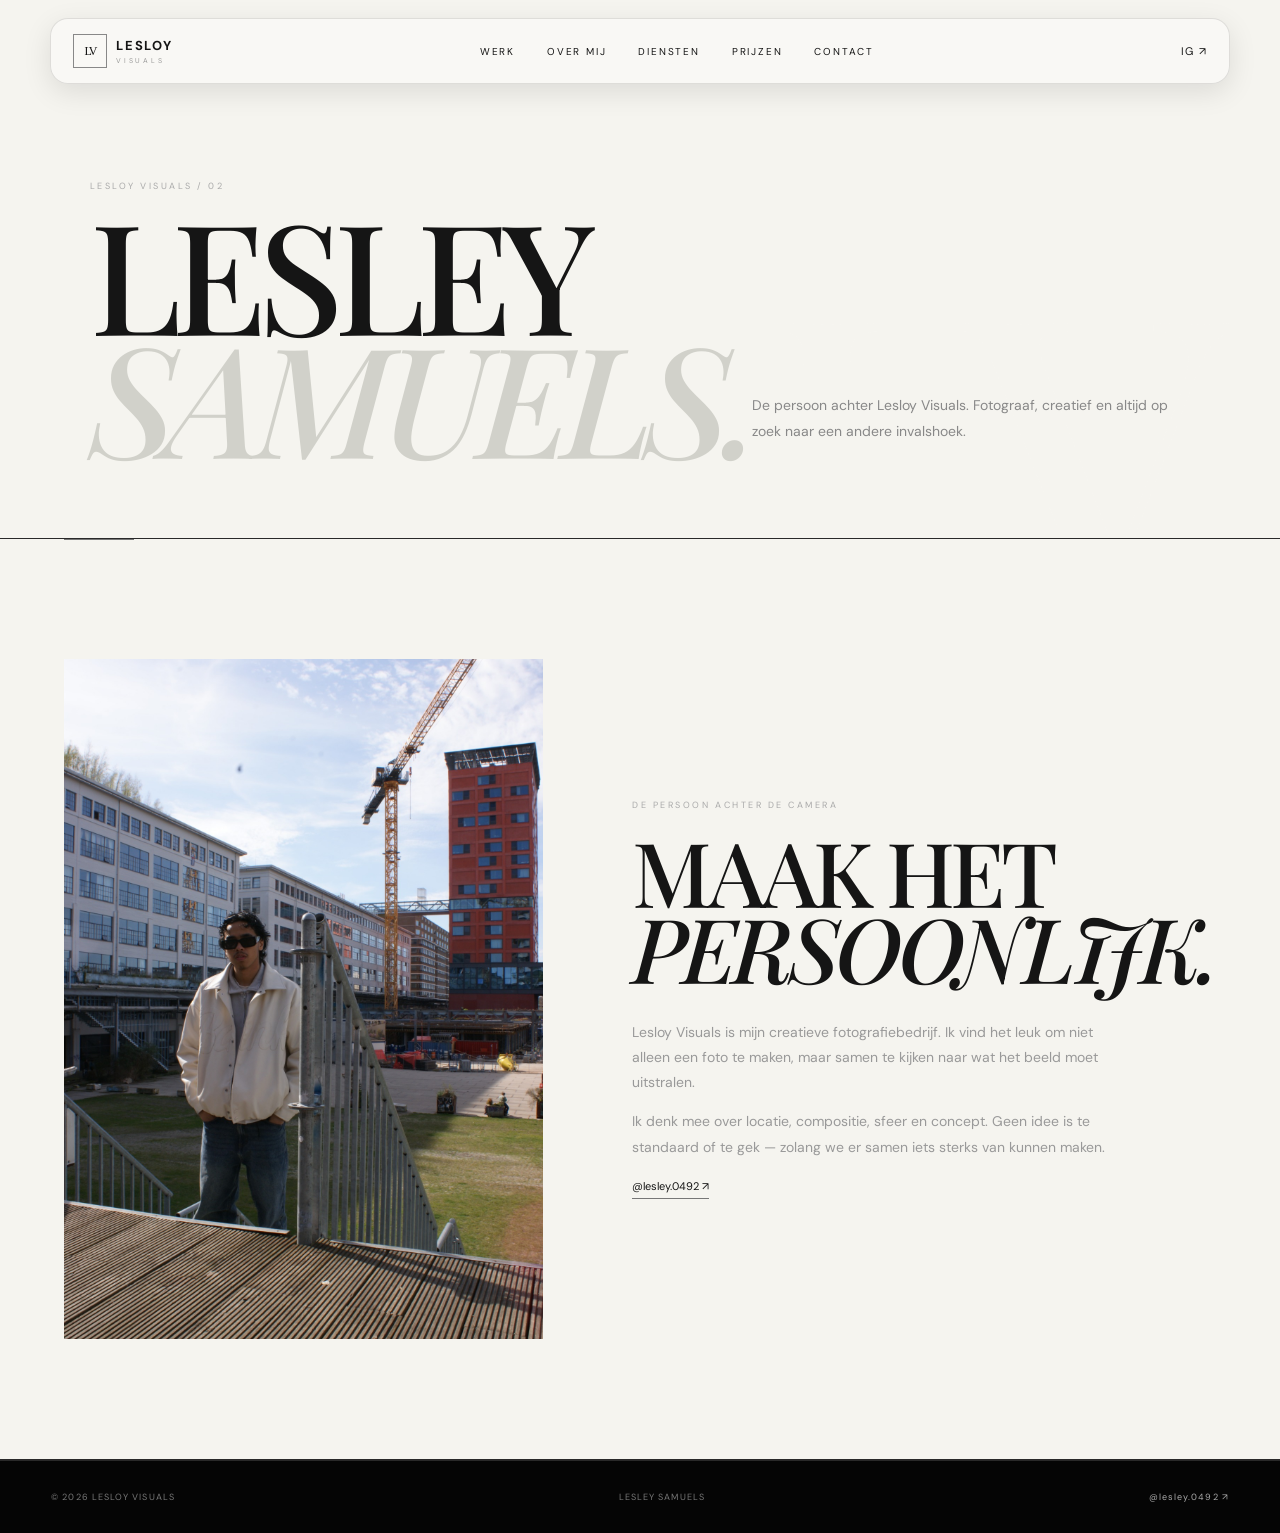
==== commit 2d21cdd2: "Add files via upload" ====
--- a/about.html
+++ b/about.html
@@ -1 +1 @@
-<!doctype html><html lang="nl"><head><meta charset="utf-8"><meta name="viewport" content="width=device-width,initial-scale=1"><meta name="description" content="Lesloy Visuals — fotografie door Lesley Samuels."><title>About — Lesloy Visuals</title><link rel="preconnect" href="https://fonts.googleapis.com"><link rel="preconnect" href="https://fonts.gstatic.com" crossorigin><link href="https://fonts.googleapis.com/css2?family=DM+Sans:wght@400;500;600;700&family=Playfair+Display:ital,wght@0,500;0,600;1,500&display=swap" rel="stylesheet"><link rel="stylesheet" href="style.css"><link rel="icon" href="favicon.svg" type="image/svg+xml"><meta name="theme-color" content="#f5f4ef"><meta name="version" content="Lesloy Visuals V15"></head><body><div class="cursor"></div><header><a class="logo" href="/"><span>LV</span><b>LESLOY</b><small>VISUALS</small></a><nav><a href="/work">WERK</a><a href="/about">OVER MIJ</a><a href="/services">DIENSTEN</a><a href="/pricing">PRIJZEN</a><a href="/contact">CONTACT</a></nav><a class="insta" href="https://www.instagram.com/lesley.0492/" target="_blank">IG ↗</a><button class="menu">☰</button></header><main><section class="page-hero"><div><div class="eyebrow">LESLOY VISUALS / 02</div><h1 class="display">LESLEY<br><i>SAMUELS.</i></h1></div><p>De persoon achter Lesloy Visuals. Fotograaf, creatief en altijd op zoek naar een andere invalshoek.</p></section><section class="section"><div class="split"><div class="split-img"><img src="images/lesley.jpg" alt="Lesley Samuels"></div><div class="split-copy"><div class="eyebrow">DE PERSOON ACHTER DE CAMERA</div><h2>MAAK HET<br><i>PERSOONLIJK.</i></h2><p>Lesloy Visuals is mijn creatieve fotografiebedrijf. Ik vind het leuk om niet alleen een foto te maken, maar samen te kijken naar wat het beeld moet uitstralen.</p><p>Ik denk mee over locatie, compositie, sfeer en concept. Geen idee is te standaard of te gek — zolang we er samen iets sterks van kunnen maken.</p><a class="line-link" href="https://www.instagram.com/lesley.0492/" target="_blank">@lesley.0492 ↗</a></div></div></section></main><footer><span>© 2026 LESLOY VISUALS</span><span>LESLEY SAMUELS</span><a href="https://www.instagram.com/lesley.0492/" target="_blank">@lesley.0492 ↗</a></footer><script src="script.js"></script></body></html>+<!doctype html><html lang="nl"><head><meta charset="utf-8"><meta name="viewport" content="width=device-width,initial-scale=1"><meta name="description" content="Lesloy Visuals — fotografie door Lesley Samuels."><title>About — Lesloy Visuals</title><link rel="preconnect" href="https://fonts.googleapis.com"><link rel="preconnect" href="https://fonts.gstatic.com" crossorigin><link href="https://fonts.googleapis.com/css2?family=DM+Sans:wght@400;500;600;700&family=Playfair+Display:ital,wght@0,500;0,600;1,500&display=swap" rel="stylesheet"><link rel="stylesheet" href="style.css"><link rel="icon" href="favicon.svg" type="image/svg+xml"><meta name="theme-color" content="#f5f4ef"><meta name="version" content="Lesloy Visuals V16"></head><body><header><a class="logo" href="/"><span>LV</span><b>LESLOY</b><small>VISUALS</small></a><nav><a href="/work">WERK</a><a href="/about">OVER MIJ</a><a href="/services">DIENSTEN</a><a href="/pricing">PRIJZEN</a><a href="/contact">CONTACT</a></nav><a class="insta" href="https://www.instagram.com/lesley.0492/" target="_blank">IG ↗</a><button class="menu">☰</button></header><main><section class="page-hero"><div><div class="eyebrow">LESLOY VISUALS / 02</div><h1 class="display">LESLEY<br><i>SAMUELS.</i></h1></div><p>De persoon achter Lesloy Visuals. Fotograaf, creatief en altijd op zoek naar een andere invalshoek.</p></section><section class="section"><div class="split"><div class="split-img"><img src="images/lesley.jpg" alt="Lesley Samuels"></div><div class="split-copy"><div class="eyebrow">DE PERSOON ACHTER DE CAMERA</div><h2>MAAK HET<br><i>PERSOONLIJK.</i></h2><p>Lesloy Visuals is mijn creatieve fotografiebedrijf. Ik vind het leuk om niet alleen een foto te maken, maar samen te kijken naar wat het beeld moet uitstralen.</p><p>Ik denk mee over locatie, compositie, sfeer en concept. Geen idee is te standaard of te gek — zolang we er samen iets sterks van kunnen maken.</p><a class="line-link" href="https://www.instagram.com/lesley.0492/" target="_blank">@lesley.0492 ↗</a></div></div></section></main><footer><span>© 2026 LESLOY VISUALS</span><span>LESLEY SAMUELS</span><a href="https://www.instagram.com/lesley.0492/" target="_blank">@lesley.0492 ↗</a></footer><script src="script.js"></script></body></html>
--- a/style.css
+++ b/style.css
@@ -602,3 +602,44 @@
   header .menu{width:42px!important;height:42px!important;min-width:42px!important}
   header.nav-open nav a{min-height:52px!important;font-size:11px!important}
 }
+
+/* V16 — hero runs edge-to-edge behind the floating header */
+html,body{background:#f5f4ef!important}
+header{
+  background:rgba(250,249,245,.90)!important;
+  border:1px solid rgba(20,20,20,.12)!important;
+  box-shadow:0 8px 28px rgba(0,0,0,.10)!important;
+}
+.hero{
+  margin-top:0!important;
+  padding-top:0!important;
+  position:relative!important;
+  min-height:100svh!important;
+  overflow:hidden!important;
+}
+.hero::before{display:none!important}
+.hero img,
+.hero picture,
+.hero-media{
+  width:100%!important;
+  height:100%!important;
+  min-height:100svh!important;
+  object-fit:cover!important;
+}
+.hero-content{
+  position:relative!important;
+  z-index:2!important;
+}
+.hero-title{margin-top:0!important}
+@media(min-width:701px){
+  .hero{padding-top:0!important}
+  header{top:18px!important}
+}
+@media(max-width:700px){
+  .hero{padding-top:0!important;min-height:92svh!important}
+  .hero img,.hero picture,.hero-media{min-height:92svh!important}
+  header{top:12px!important}
+}
+/* Remove the decorative stray circle/dot if present in the header/hero */
+header .circle,header .dot,.hero .circle,.hero .dot,
+header [class*="cursor"],header [class*="orb"]{display:none!important}
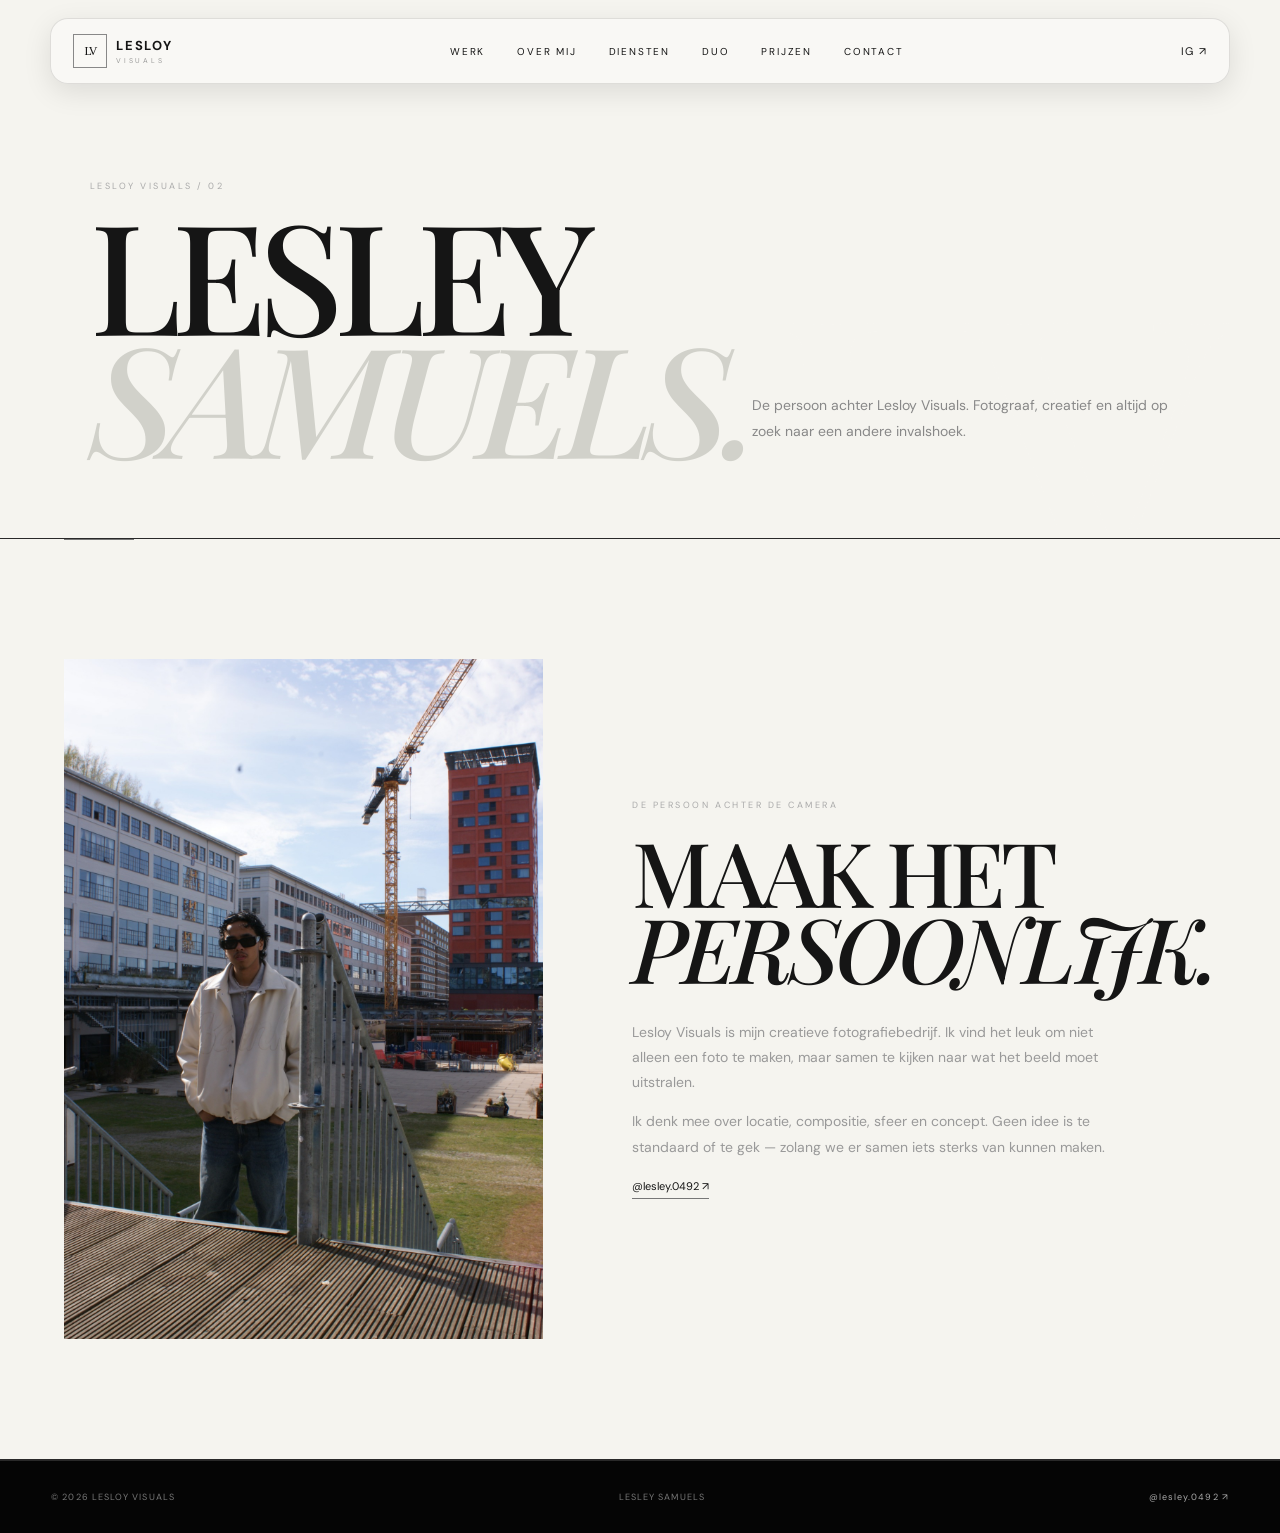
==== commit 8f1bf042: "Add files via upload" ====
--- a/about.html
+++ b/about.html
@@ -1 +1 @@
-<!doctype html><html lang="nl"><head><meta charset="utf-8"><meta name="viewport" content="width=device-width,initial-scale=1"><meta name="description" content="Lesloy Visuals — fotografie door Lesley Samuels."><title>About — Lesloy Visuals</title><link rel="preconnect" href="https://fonts.googleapis.com"><link rel="preconnect" href="https://fonts.gstatic.com" crossorigin><link href="https://fonts.googleapis.com/css2?family=DM+Sans:wght@400;500;600;700&family=Playfair+Display:ital,wght@0,500;0,600;1,500&display=swap" rel="stylesheet"><link rel="stylesheet" href="style.css"><link rel="icon" href="favicon.svg" type="image/svg+xml"><meta name="theme-color" content="#f5f4ef"><meta name="version" content="Lesloy Visuals V16"></head><body><header><a class="logo" href="/"><span>LV</span><b>LESLOY</b><small>VISUALS</small></a><nav><a href="/work">WERK</a><a href="/about">OVER MIJ</a><a href="/services">DIENSTEN</a><a href="/pricing">PRIJZEN</a><a href="/contact">CONTACT</a></nav><a class="insta" href="https://www.instagram.com/lesley.0492/" target="_blank">IG ↗</a><button class="menu">☰</button></header><main><section class="page-hero"><div><div class="eyebrow">LESLOY VISUALS / 02</div><h1 class="display">LESLEY<br><i>SAMUELS.</i></h1></div><p>De persoon achter Lesloy Visuals. Fotograaf, creatief en altijd op zoek naar een andere invalshoek.</p></section><section class="section"><div class="split"><div class="split-img"><img src="images/lesley.jpg" alt="Lesley Samuels"></div><div class="split-copy"><div class="eyebrow">DE PERSOON ACHTER DE CAMERA</div><h2>MAAK HET<br><i>PERSOONLIJK.</i></h2><p>Lesloy Visuals is mijn creatieve fotografiebedrijf. Ik vind het leuk om niet alleen een foto te maken, maar samen te kijken naar wat het beeld moet uitstralen.</p><p>Ik denk mee over locatie, compositie, sfeer en concept. Geen idee is te standaard of te gek — zolang we er samen iets sterks van kunnen maken.</p><a class="line-link" href="https://www.instagram.com/lesley.0492/" target="_blank">@lesley.0492 ↗</a></div></div></section></main><footer><span>© 2026 LESLOY VISUALS</span><span>LESLEY SAMUELS</span><a href="https://www.instagram.com/lesley.0492/" target="_blank">@lesley.0492 ↗</a></footer><script src="script.js"></script></body></html>+<!doctype html><html lang="nl"><head><meta charset="utf-8"><meta name="viewport" content="width=device-width,initial-scale=1"><meta name="description" content="Lesloy Visuals — fotografie door Lesley Samuels."><title>About — Lesloy Visuals</title><link rel="preconnect" href="https://fonts.googleapis.com"><link rel="preconnect" href="https://fonts.gstatic.com" crossorigin><link href="https://fonts.googleapis.com/css2?family=DM+Sans:wght@400;500;600;700&family=Playfair+Display:ital,wght@0,500;0,600;1,500&display=swap" rel="stylesheet"><link rel="stylesheet" href="style.css"><link rel="icon" href="favicon.svg" type="image/svg+xml"><meta name="theme-color" content="#f5f4ef"><meta name="version" content="Lesloy Visuals V18 — Duo"></head><body><header><a class="logo" href="/site.html"><span>LV</span><b>LESLOY</b><small>VISUALS</small></a><nav><a href="/work">WERK</a><a href="/about">OVER MIJ</a><a href="/services">DIENSTEN</a><a href="/duo">DUO</a><a href="/pricing">PRIJZEN</a><a href="/contact">CONTACT</a></nav><a class="insta" href="https://www.instagram.com/lesley.0492/" target="_blank">IG ↗</a><button class="menu">☰</button></header><main><section class="page-hero"><div><div class="eyebrow">LESLOY VISUALS / 02</div><h1 class="display">LESLEY<br><i>SAMUELS.</i></h1></div><p>De persoon achter Lesloy Visuals. Fotograaf, creatief en altijd op zoek naar een andere invalshoek.</p></section><section class="section"><div class="split"><div class="split-img"><img src="images/lesley.jpg" alt="Lesley Samuels"></div><div class="split-copy"><div class="eyebrow">DE PERSOON ACHTER DE CAMERA</div><h2>MAAK HET<br><i>PERSOONLIJK.</i></h2><p>Lesloy Visuals is mijn creatieve fotografiebedrijf. Ik vind het leuk om niet alleen een foto te maken, maar samen te kijken naar wat het beeld moet uitstralen.</p><p>Ik denk mee over locatie, compositie, sfeer en concept. Geen idee is te standaard of te gek — zolang we er samen iets sterks van kunnen maken.</p><a class="line-link" href="https://www.instagram.com/lesley.0492/" target="_blank">@lesley.0492 ↗</a></div></div></section></main><footer><span>© 2026 LESLOY VISUALS</span><span>LESLEY SAMUELS</span><a href="https://www.instagram.com/lesley.0492/" target="_blank">@lesley.0492 ↗</a></footer><script src="script.js"></script></body></html>
--- a/style.css
+++ b/style.css
@@ -643,3 +643,22 @@
 /* Remove the decorative stray circle/dot if present in the header/hero */
 header .circle,header .dot,.hero .circle,.hero .dot,
 header [class*="cursor"],header [class*="orb"]{display:none!important}
+
+/* V18 — Lesloy Visuals × Smit Works collaboration */
+.duo-home .section-title,.duo-people .section-title,.duo-benefits .section-title{letter-spacing:-.045em}
+.duo-feature{display:grid;grid-template-columns:minmax(0,1.35fr) minmax(320px,.65fr);min-height:520px;background:#111;color:#f7f6f2;overflow:hidden;border-radius:2px}
+.duo-feature-photo{min-height:520px;overflow:hidden}
+.duo-feature-photo img{width:100%;height:100%;object-fit:cover;display:block;filter:saturate(.86)}
+.duo-feature-copy{padding:64px 52px;display:flex;flex-direction:column;justify-content:center}
+.duo-mark{font-size:11px;letter-spacing:.2em;text-transform:uppercase;color:#b8b6b0;margin-bottom:24px}.duo-mark span{padding:0 8px;color:#fff}
+.duo-feature-copy h3{font-family:'Playfair Display',serif;font-size:clamp(34px,4vw,58px);font-weight:500;line-height:.98;margin:0 0 24px;letter-spacing:-.04em}.duo-feature-copy h3 i{font-weight:500}
+.duo-feature-copy p{font-size:15px;line-height:1.75;color:#c8c6c0;max-width:470px;margin:0 0 30px}
+.duo-feature-copy .btn{align-self:flex-start}
+.duo-hero{padding-bottom:60px}.duo-hero p{max-width:520px}
+.duo-intro{display:grid;grid-template-columns:minmax(0,1.15fr) minmax(300px,.85fr);gap:70px;align-items:center}
+.duo-hero-photo{aspect-ratio:16/10;overflow:hidden;background:#111}.duo-hero-photo img{width:100%;height:100%;object-fit:cover;object-position:center 55%;display:block}
+.duo-intro-copy h2{font-family:'Playfair Display',serif;font-size:clamp(38px,5vw,72px);line-height:.98;font-weight:500;letter-spacing:-.045em;margin:15px 0 26px}.duo-intro-copy h2 i{font-weight:500}.duo-intro-copy p{max-width:540px;line-height:1.75;color:#5d5c57}.duo-intro-copy .btn{margin-top:12px}
+.duo-people-grid{display:grid;grid-template-columns:1fr 1.5fr;gap:20px;align-items:stretch}.duo-person{background:#111;color:#f5f4ef}.duo-person-img{aspect-ratio:4/5;overflow:hidden;background:#ddd}.duo-person-img img{width:100%;height:100%;object-fit:cover;display:block}.duo-person-img.jayden{background:#d7d7d2;display:flex;align-items:center;justify-content:center}.duo-person-img.jayden img{object-fit:cover;image-rendering:auto}.duo-person-lesley .duo-person-img{aspect-ratio:4/3}.duo-person-meta{padding:20px 22px 24px}.duo-person-meta span{font-size:10px;letter-spacing:.2em;color:#aaa8a2}.duo-person-meta h3{margin:7px 0 10px;font-size:26px;letter-spacing:-.02em}.duo-person-meta a{font-size:11px;letter-spacing:.16em;color:#f5f4ef;text-decoration:none}
+.duo-photo-break{position:relative;min-height:680px;overflow:hidden;background:#111;color:#fff;display:flex;align-items:flex-end;padding:52px}.duo-photo-break>img{position:absolute;inset:0;width:100%;height:100%;object-fit:cover;object-position:center 50%;filter:brightness(.5)}.duo-photo-break::after{content:"";position:absolute;inset:0;background:linear-gradient(180deg,rgba(0,0,0,.12),rgba(0,0,0,.72))}.duo-photo-break>div{position:relative;z-index:2;display:flex;flex-direction:column;align-items:flex-start}.duo-photo-break span{font-size:11px;letter-spacing:.2em;margin-bottom:18px}.duo-photo-break strong{font-family:'Playfair Display',serif;font-size:clamp(52px,7vw,100px);line-height:.88;font-weight:500;letter-spacing:-.055em;margin-bottom:30px}.duo-photo-break strong i{font-weight:500}.duo-photo-break .btn{border-color:#fff;color:#fff;background:transparent}
+@media(max-width:900px){.duo-feature{grid-template-columns:1fr}.duo-feature-photo{min-height:420px}.duo-feature-copy{padding:45px 30px}.duo-intro{grid-template-columns:1fr;gap:35px}.duo-people-grid{grid-template-columns:1fr 1.25fr}.duo-photo-break{min-height:560px;padding:32px}}
+@media(max-width:700px){.duo-feature{border-radius:0;margin-left:-20px;margin-right:-20px}.duo-feature-photo{min-height:330px}.duo-feature-copy{padding:36px 22px}.duo-feature-copy h3{font-size:40px}.duo-feature-copy p{font-size:14px}.duo-intro{gap:28px}.duo-hero-photo{aspect-ratio:4/3}.duo-people-grid{grid-template-columns:1fr;gap:14px}.duo-person-img,.duo-person-lesley .duo-person-img{aspect-ratio:4/3}.duo-photo-break{min-height:500px;margin-left:-20px;margin-right:-20px;padding:28px 20px}.duo-photo-break strong{font-size:60px}.duo-photo-break .btn{font-size:11px}.duo-mark{font-size:9px}}
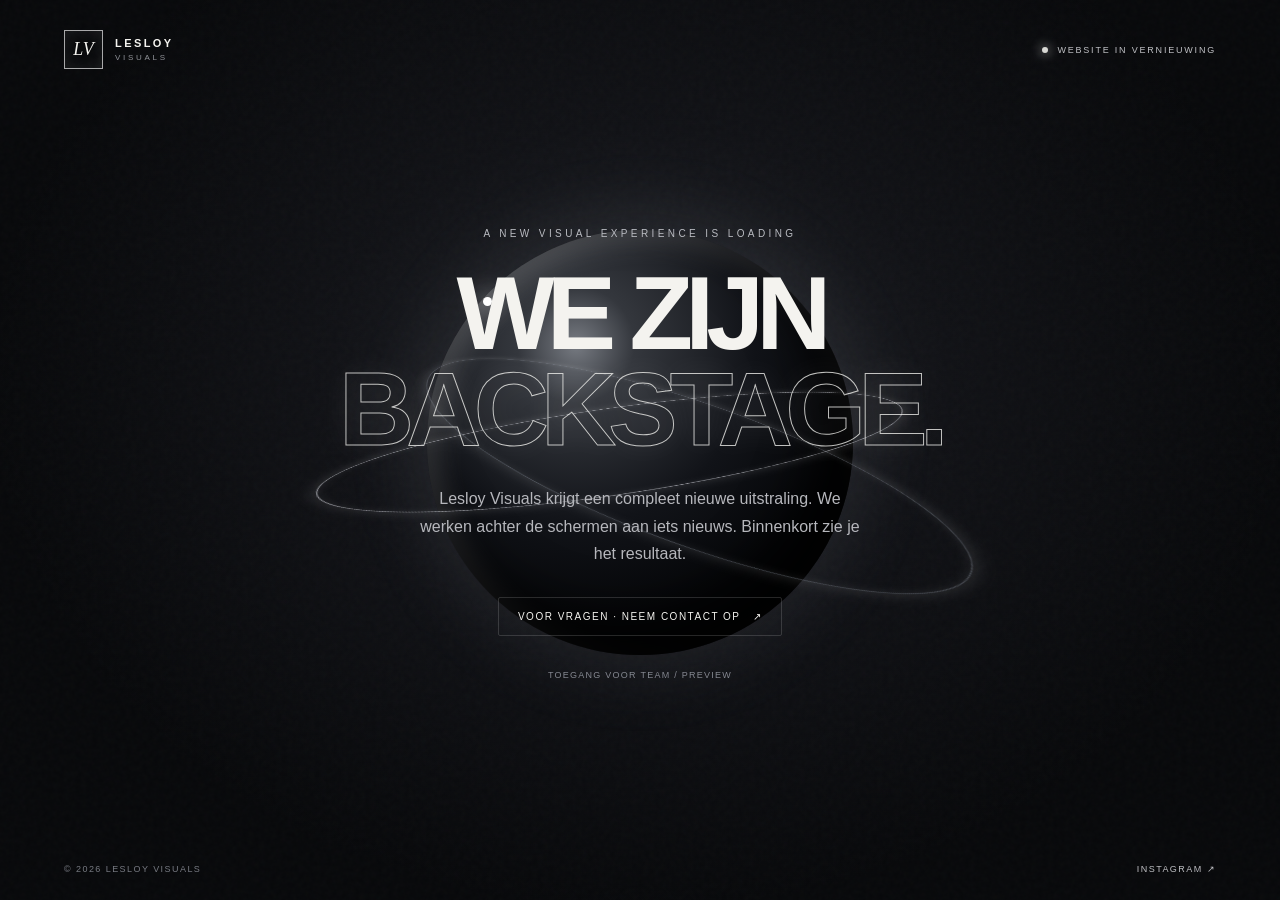
==== commit 822b14dd: "Add files via upload" ====
--- a/about.html
+++ b/about.html
@@ -1 +1,6 @@
-<!doctype html><html lang="nl"><head><meta charset="utf-8"><meta name="viewport" content="width=device-width,initial-scale=1"><meta name="description" content="Lesloy Visuals — fotografie door Lesley Samuels."><title>About — Lesloy Visuals</title><link rel="preconnect" href="https://fonts.googleapis.com"><link rel="preconnect" href="https://fonts.gstatic.com" crossorigin><link href="https://fonts.googleapis.com/css2?family=DM+Sans:wght@400;500;600;700&family=Playfair+Display:ital,wght@0,500;0,600;1,500&display=swap" rel="stylesheet"><link rel="stylesheet" href="style.css"><link rel="icon" href="favicon.svg" type="image/svg+xml"><meta name="theme-color" content="#f5f4ef"><meta name="version" content="Lesloy Visuals V18 — Duo"></head><body><header><a class="logo" href="/site.html"><span>LV</span><b>LESLOY</b><small>VISUALS</small></a><nav><a href="/work">WERK</a><a href="/about">OVER MIJ</a><a href="/services">DIENSTEN</a><a href="/duo">DUO</a><a href="/pricing">PRIJZEN</a><a href="/contact">CONTACT</a></nav><a class="insta" href="https://www.instagram.com/lesley.0492/" target="_blank">IG ↗</a><button class="menu">☰</button></header><main><section class="page-hero"><div><div class="eyebrow">LESLOY VISUALS / 02</div><h1 class="display">LESLEY<br><i>SAMUELS.</i></h1></div><p>De persoon achter Lesloy Visuals. Fotograaf, creatief en altijd op zoek naar een andere invalshoek.</p></section><section class="section"><div class="split"><div class="split-img"><img src="images/lesley.jpg" alt="Lesley Samuels"></div><div class="split-copy"><div class="eyebrow">DE PERSOON ACHTER DE CAMERA</div><h2>MAAK HET<br><i>PERSOONLIJK.</i></h2><p>Lesloy Visuals is mijn creatieve fotografiebedrijf. Ik vind het leuk om niet alleen een foto te maken, maar samen te kijken naar wat het beeld moet uitstralen.</p><p>Ik denk mee over locatie, compositie, sfeer en concept. Geen idee is te standaard of te gek — zolang we er samen iets sterks van kunnen maken.</p><a class="line-link" href="https://www.instagram.com/lesley.0492/" target="_blank">@lesley.0492 ↗</a></div></div></section></main><footer><span>© 2026 LESLOY VISUALS</span><span>LESLEY SAMUELS</span><a href="https://www.instagram.com/lesley.0492/" target="_blank">@lesley.0492 ↗</a></footer><script src="script.js"></script></body></html>+<!doctype html><html lang="nl"><head><meta charset="utf-8"><meta name="viewport" content="width=device-width,initial-scale=1"><meta name="description" content="Lesloy Visuals — fotografie door Lesley Samuels."><title>About — Lesloy Visuals</title><link rel="preconnect" href="https://fonts.googleapis.com"><link rel="preconnect" href="https://fonts.gstatic.com" crossorigin><link href="https://fonts.googleapis.com/css2?family=DM+Sans:wght@400;500;600;700&family=Playfair+Display:ital,wght@0,500;0,600;1,500&display=swap" rel="stylesheet"><link rel="stylesheet" href="style.css"><link rel="icon" href="favicon.svg" type="image/svg+xml"><meta name="theme-color" content="#f5f4ef"><meta name="version" content="Lesloy Visuals V18 — Duo"><script>
+  if (sessionStorage.getItem('lesloy_preview_access') !== 'granted') {
+    window.location.replace('/');
+  }
+</script>
+</head><body><header><a class="logo" href="/site.html"><span>LV</span><b>LESLOY</b><small>VISUALS</small></a><nav><a href="/work">WERK</a><a href="/about">OVER MIJ</a><a href="/services">DIENSTEN</a><a href="/duo">DUO</a><a href="/pricing">PRIJZEN</a><a href="/contact">CONTACT</a></nav><a class="insta" href="https://www.instagram.com/lesley.0492/" target="_blank">IG ↗</a><button class="menu">☰</button></header><main><section class="page-hero"><div><div class="eyebrow">LESLOY VISUALS / 02</div><h1 class="display">LESLEY<br><i>SAMUELS.</i></h1></div><p>De persoon achter Lesloy Visuals. Fotograaf, creatief en altijd op zoek naar een andere invalshoek.</p></section><section class="section"><div class="split"><div class="split-img"><img src="images/lesley.jpg" alt="Lesley Samuels"></div><div class="split-copy"><div class="eyebrow">DE PERSOON ACHTER DE CAMERA</div><h2>MAAK HET<br><i>PERSOONLIJK.</i></h2><p>Lesloy Visuals is mijn creatieve fotografiebedrijf. Ik vind het leuk om niet alleen een foto te maken, maar samen te kijken naar wat het beeld moet uitstralen.</p><p>Ik denk mee over locatie, compositie, sfeer en concept. Geen idee is te standaard of te gek — zolang we er samen iets sterks van kunnen maken.</p><a class="line-link" href="https://www.instagram.com/lesley.0492/" target="_blank">@lesley.0492 ↗</a></div></div></section></main><footer><span>© 2026 LESLOY VISUALS</span><span>LESLEY SAMUELS</span><a href="https://www.instagram.com/lesley.0492/" target="_blank">@lesley.0492 ↗</a></footer><script src="script.js"></script></body></html>
--- a/style.css
+++ b/style.css
@@ -662,3 +662,20 @@
 .duo-photo-break{position:relative;min-height:680px;overflow:hidden;background:#111;color:#fff;display:flex;align-items:flex-end;padding:52px}.duo-photo-break>img{position:absolute;inset:0;width:100%;height:100%;object-fit:cover;object-position:center 50%;filter:brightness(.5)}.duo-photo-break::after{content:"";position:absolute;inset:0;background:linear-gradient(180deg,rgba(0,0,0,.12),rgba(0,0,0,.72))}.duo-photo-break>div{position:relative;z-index:2;display:flex;flex-direction:column;align-items:flex-start}.duo-photo-break span{font-size:11px;letter-spacing:.2em;margin-bottom:18px}.duo-photo-break strong{font-family:'Playfair Display',serif;font-size:clamp(52px,7vw,100px);line-height:.88;font-weight:500;letter-spacing:-.055em;margin-bottom:30px}.duo-photo-break strong i{font-weight:500}.duo-photo-break .btn{border-color:#fff;color:#fff;background:transparent}
 @media(max-width:900px){.duo-feature{grid-template-columns:1fr}.duo-feature-photo{min-height:420px}.duo-feature-copy{padding:45px 30px}.duo-intro{grid-template-columns:1fr;gap:35px}.duo-people-grid{grid-template-columns:1fr 1.25fr}.duo-photo-break{min-height:560px;padding:32px}}
 @media(max-width:700px){.duo-feature{border-radius:0;margin-left:-20px;margin-right:-20px}.duo-feature-photo{min-height:330px}.duo-feature-copy{padding:36px 22px}.duo-feature-copy h3{font-size:40px}.duo-feature-copy p{font-size:14px}.duo-intro{gap:28px}.duo-hero-photo{aspect-ratio:4/3}.duo-people-grid{grid-template-columns:1fr;gap:14px}.duo-person-img,.duo-person-lesley .duo-person-img{aspect-ratio:4/3}.duo-photo-break{min-height:500px;margin-left:-20px;margin-right:-20px;padding:28px 20px}.duo-photo-break strong{font-size:60px}.duo-photo-break .btn{font-size:11px}.duo-mark{font-size:9px}}
+
+/* V19 — Lesloy Assistant */
+/* Lesloy Assistant — clean editorial widget */
+.lv-assistant{position:fixed;right:22px;bottom:22px;z-index:9999;font-family:'DM Sans',Arial,sans-serif}
+.lv-assistant-toggle{width:52px;height:52px;border-radius:50%;border:1px solid rgba(17,17,17,.14);background:#111;color:#fff;display:grid;place-items:center;cursor:pointer;box-shadow:0 10px 30px rgba(0,0,0,.16);font-size:12px;font-weight:700;letter-spacing:.04em;transition:transform .2s ease}
+.lv-assistant-toggle:hover{transform:translateY(-2px)}
+.lv-assistant-toggle span{font-size:11px;letter-spacing:.08em}
+.lv-assistant-panel{position:absolute;right:0;bottom:64px;width:min(390px,calc(100vw - 32px));background:#f8f7f2;color:#111;border:1px solid rgba(17,17,17,.10);border-radius:18px;box-shadow:0 20px 60px rgba(0,0,0,.18);overflow:hidden;display:none}
+.lv-assistant.open .lv-assistant-panel{display:block}
+.lv-assistant-head{padding:18px 19px 16px;border-bottom:1px solid rgba(17,17,17,.09);display:flex;justify-content:space-between;align-items:center}
+.lv-assistant-head strong{display:block;font-size:11px;letter-spacing:.15em;text-transform:uppercase;font-weight:700;margin-bottom:4px}.lv-assistant-head small{color:#777;font-size:11px;line-height:1.4}
+.lv-assistant-close{width:30px;height:30px;border:0;border-radius:50%;background:rgba(17,17,17,.05);font-size:18px;line-height:1;cursor:pointer;color:#444}
+.lv-assistant-messages{height:255px;overflow:auto;padding:18px;display:flex;flex-direction:column;gap:10px}
+.lv-msg{max-width:88%;padding:11px 13px;border-radius:12px;font-size:13px;line-height:1.5}.lv-msg.bot{background:#e9e8e2;align-self:flex-start}.lv-msg.user{background:#111;color:#fff;align-self:flex-end}
+.lv-assistant-chips{display:flex;flex-wrap:wrap;gap:7px;padding:0 18px 15px}.lv-chip{white-space:nowrap;border:1px solid rgba(17,17,17,.16);background:transparent;border-radius:999px;padding:8px 11px;font-size:10px;letter-spacing:.02em;cursor:pointer;transition:background .15s ease}.lv-chip:hover{background:#e9e8e2}
+.lv-assistant-form{display:flex;border-top:1px solid rgba(17,17,17,.09);padding:10px;gap:7px;background:#f8f7f2}.lv-assistant-form input{min-width:0;flex:1;border:1px solid rgba(17,17,17,.13);border-radius:10px;background:#fff;padding:11px 12px;font-size:13px;outline:none}.lv-assistant-form input:focus{border-color:rgba(17,17,17,.35)}.lv-assistant-form button{border:0;border-radius:10px;background:#111;color:#fff;padding:0 15px;cursor:pointer;font-size:10px;letter-spacing:.08em;font-weight:700}
+@media(max-width:700px){.lv-assistant{right:12px;bottom:12px}.lv-assistant-toggle{width:50px;height:50px}.lv-assistant-panel{right:0;bottom:60px;width:calc(100vw - 24px);max-width:390px;border-radius:16px}.lv-assistant-messages{height:240px;padding:16px}.lv-assistant-chips{padding:0 16px 13px}}
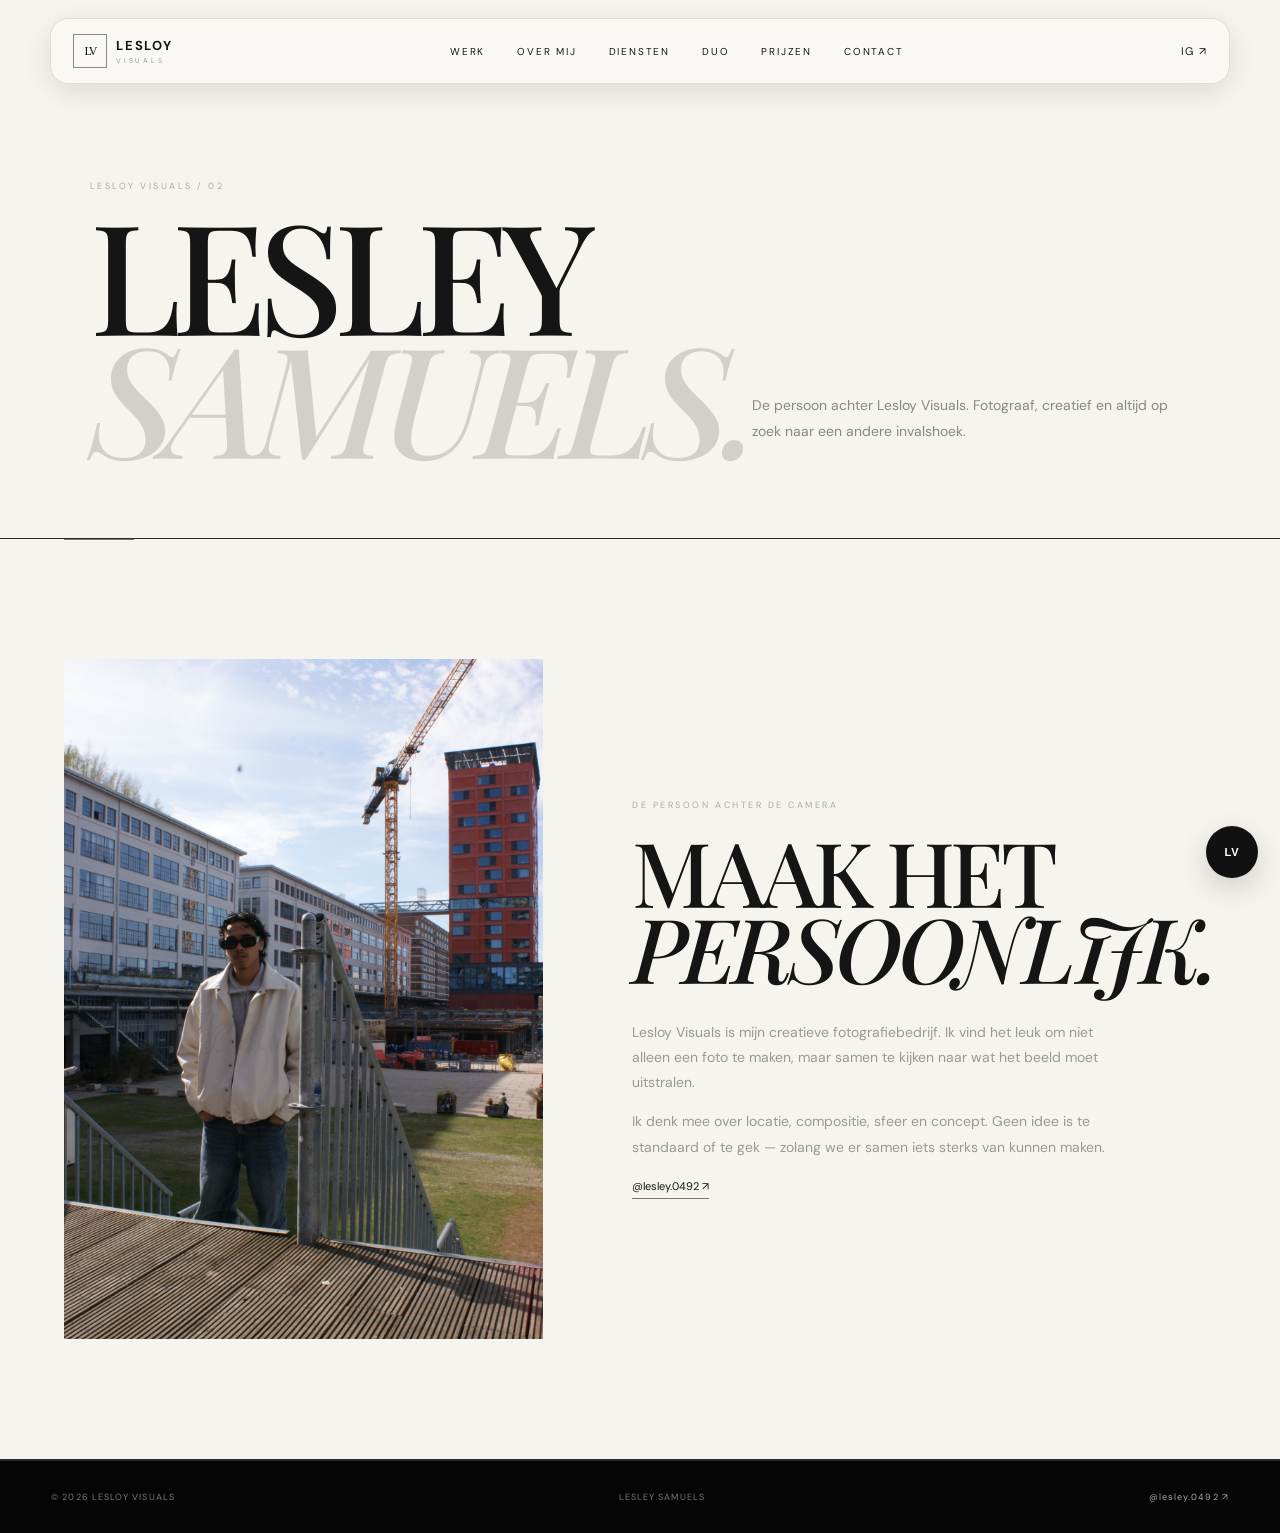
==== commit 4102d628: "Add files via upload" ====
--- a/about.html
+++ b/about.html
@@ -1,6 +1 @@
-<!doctype html><html lang="nl"><head><meta charset="utf-8"><meta name="viewport" content="width=device-width,initial-scale=1"><meta name="description" content="Lesloy Visuals — fotografie door Lesley Samuels."><title>About — Lesloy Visuals</title><link rel="preconnect" href="https://fonts.googleapis.com"><link rel="preconnect" href="https://fonts.gstatic.com" crossorigin><link href="https://fonts.googleapis.com/css2?family=DM+Sans:wght@400;500;600;700&family=Playfair+Display:ital,wght@0,500;0,600;1,500&display=swap" rel="stylesheet"><link rel="stylesheet" href="style.css"><link rel="icon" href="favicon.svg" type="image/svg+xml"><meta name="theme-color" content="#f5f4ef"><meta name="version" content="Lesloy Visuals V18 — Duo"><script>
-  if (sessionStorage.getItem('lesloy_preview_access') !== 'granted') {
-    window.location.replace('/');
-  }
-</script>
-</head><body><header><a class="logo" href="/site.html"><span>LV</span><b>LESLOY</b><small>VISUALS</small></a><nav><a href="/work">WERK</a><a href="/about">OVER MIJ</a><a href="/services">DIENSTEN</a><a href="/duo">DUO</a><a href="/pricing">PRIJZEN</a><a href="/contact">CONTACT</a></nav><a class="insta" href="https://www.instagram.com/lesley.0492/" target="_blank">IG ↗</a><button class="menu">☰</button></header><main><section class="page-hero"><div><div class="eyebrow">LESLOY VISUALS / 02</div><h1 class="display">LESLEY<br><i>SAMUELS.</i></h1></div><p>De persoon achter Lesloy Visuals. Fotograaf, creatief en altijd op zoek naar een andere invalshoek.</p></section><section class="section"><div class="split"><div class="split-img"><img src="images/lesley.jpg" alt="Lesley Samuels"></div><div class="split-copy"><div class="eyebrow">DE PERSOON ACHTER DE CAMERA</div><h2>MAAK HET<br><i>PERSOONLIJK.</i></h2><p>Lesloy Visuals is mijn creatieve fotografiebedrijf. Ik vind het leuk om niet alleen een foto te maken, maar samen te kijken naar wat het beeld moet uitstralen.</p><p>Ik denk mee over locatie, compositie, sfeer en concept. Geen idee is te standaard of te gek — zolang we er samen iets sterks van kunnen maken.</p><a class="line-link" href="https://www.instagram.com/lesley.0492/" target="_blank">@lesley.0492 ↗</a></div></div></section></main><footer><span>© 2026 LESLOY VISUALS</span><span>LESLEY SAMUELS</span><a href="https://www.instagram.com/lesley.0492/" target="_blank">@lesley.0492 ↗</a></footer><script src="script.js"></script></body></html>+<!doctype html><html lang="nl"><head><meta charset="utf-8"><meta name="viewport" content="width=device-width,initial-scale=1"><meta name="description" content="Lesloy Visuals — fotografie door Lesley Samuels."><title>About — Lesloy Visuals</title><link rel="preconnect" href="https://fonts.googleapis.com"><link rel="preconnect" href="https://fonts.gstatic.com" crossorigin><link href="https://fonts.googleapis.com/css2?family=DM+Sans:wght@400;500;600;700&family=Playfair+Display:ital,wght@0,500;0,600;1,500&display=swap" rel="stylesheet"><link rel="stylesheet" href="style.css"><link rel="icon" href="favicon.svg" type="image/svg+xml"><meta name="theme-color" content="#f5f4ef"><meta name="version" content="Lesloy Visuals V18 — Duo"></head><body><header><a class="logo" href="/site.html"><span>LV</span><b>LESLOY</b><small>VISUALS</small></a><nav><a href="/work">WERK</a><a href="/about">OVER MIJ</a><a href="/services">DIENSTEN</a><a href="/duo">DUO</a><a href="/pricing">PRIJZEN</a><a href="/contact">CONTACT</a></nav><a class="insta" href="https://www.instagram.com/lesley.0492/" target="_blank">IG ↗</a><button class="menu">☰</button></header><main><section class="page-hero"><div><div class="eyebrow">LESLOY VISUALS / 02</div><h1 class="display">LESLEY<br><i>SAMUELS.</i></h1></div><p>De persoon achter Lesloy Visuals. Fotograaf, creatief en altijd op zoek naar een andere invalshoek.</p></section><section class="section"><div class="split"><div class="split-img"><img src="images/lesley.jpg" alt="Lesley Samuels"></div><div class="split-copy"><div class="eyebrow">DE PERSOON ACHTER DE CAMERA</div><h2>MAAK HET<br><i>PERSOONLIJK.</i></h2><p>Lesloy Visuals is mijn creatieve fotografiebedrijf. Ik vind het leuk om niet alleen een foto te maken, maar samen te kijken naar wat het beeld moet uitstralen.</p><p>Ik denk mee over locatie, compositie, sfeer en concept. Geen idee is te standaard of te gek — zolang we er samen iets sterks van kunnen maken.</p><a class="line-link" href="https://www.instagram.com/lesley.0492/" target="_blank">@lesley.0492 ↗</a></div></div></section></main><footer><span>© 2026 LESLOY VISUALS</span><span>LESLEY SAMUELS</span><a href="https://www.instagram.com/lesley.0492/" target="_blank">@lesley.0492 ↗</a></footer><script src="script.js"></script></body></html>
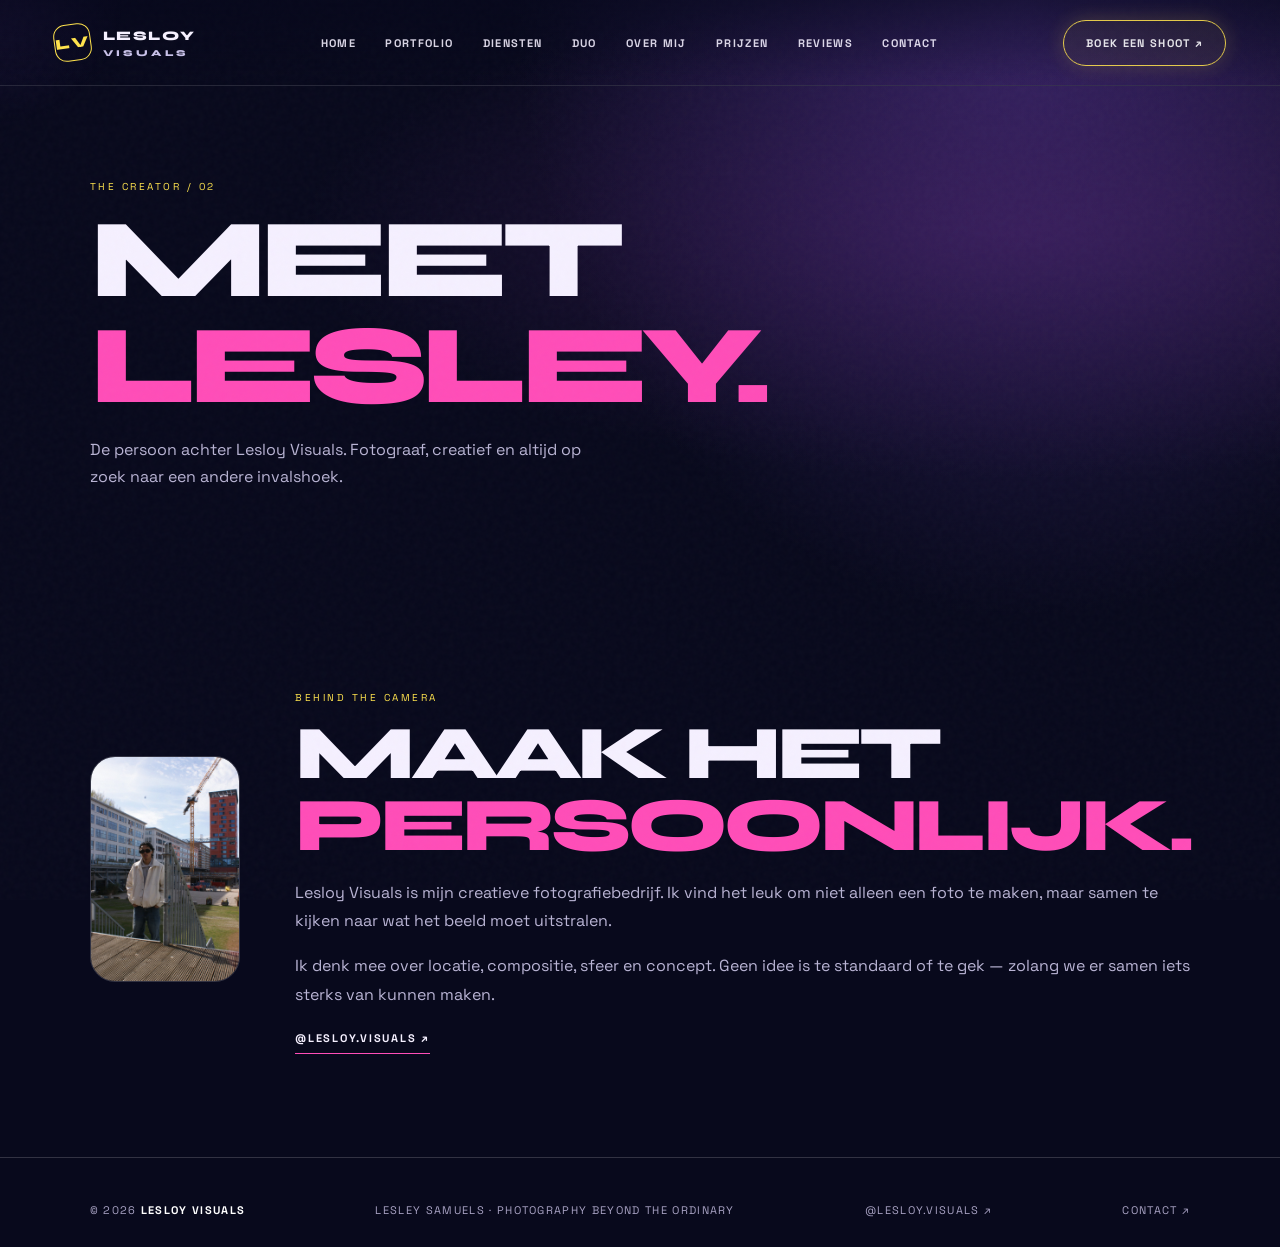
==== commit 00e87d3e: "Add files via upload" ====
--- a/about.html
+++ b/about.html
@@ -1 +1 @@
-<!doctype html><html lang="nl"><head><meta charset="utf-8"><meta name="viewport" content="width=device-width,initial-scale=1"><meta name="description" content="Lesloy Visuals — fotografie door Lesley Samuels."><title>About — Lesloy Visuals</title><link rel="preconnect" href="https://fonts.googleapis.com"><link rel="preconnect" href="https://fonts.gstatic.com" crossorigin><link href="https://fonts.googleapis.com/css2?family=DM+Sans:wght@400;500;600;700&family=Playfair+Display:ital,wght@0,500;0,600;1,500&display=swap" rel="stylesheet"><link rel="stylesheet" href="style.css"><link rel="icon" href="favicon.svg" type="image/svg+xml"><meta name="theme-color" content="#f5f4ef"><meta name="version" content="Lesloy Visuals V18 — Duo"></head><body><header><a class="logo" href="/site.html"><span>LV</span><b>LESLOY</b><small>VISUALS</small></a><nav><a href="/work">WERK</a><a href="/about">OVER MIJ</a><a href="/services">DIENSTEN</a><a href="/duo">DUO</a><a href="/pricing">PRIJZEN</a><a href="/contact">CONTACT</a></nav><a class="insta" href="https://www.instagram.com/lesley.0492/" target="_blank">IG ↗</a><button class="menu">☰</button></header><main><section class="page-hero"><div><div class="eyebrow">LESLOY VISUALS / 02</div><h1 class="display">LESLEY<br><i>SAMUELS.</i></h1></div><p>De persoon achter Lesloy Visuals. Fotograaf, creatief en altijd op zoek naar een andere invalshoek.</p></section><section class="section"><div class="split"><div class="split-img"><img src="images/lesley.jpg" alt="Lesley Samuels"></div><div class="split-copy"><div class="eyebrow">DE PERSOON ACHTER DE CAMERA</div><h2>MAAK HET<br><i>PERSOONLIJK.</i></h2><p>Lesloy Visuals is mijn creatieve fotografiebedrijf. Ik vind het leuk om niet alleen een foto te maken, maar samen te kijken naar wat het beeld moet uitstralen.</p><p>Ik denk mee over locatie, compositie, sfeer en concept. Geen idee is te standaard of te gek — zolang we er samen iets sterks van kunnen maken.</p><a class="line-link" href="https://www.instagram.com/lesley.0492/" target="_blank">@lesley.0492 ↗</a></div></div></section></main><footer><span>© 2026 LESLOY VISUALS</span><span>LESLEY SAMUELS</span><a href="https://www.instagram.com/lesley.0492/" target="_blank">@lesley.0492 ↗</a></footer><script src="script.js"></script></body></html>+<!doctype html><html lang="nl"><head><meta charset="utf-8"><meta name="viewport" content="width=device-width,initial-scale=1"><meta name="description" content="Ontmoet Lesley Samuels, de fotograaf achter Lesloy Visuals."><meta name="theme-color" content="#08091c"><title>Over mij — Lesloy Visuals</title><link rel="icon" href="/favicon.svg" type="image/svg+xml"><link rel="stylesheet" href="/style.css"></head><body><div class="noise"></div><div class="cursor-glow"></div><header class="site-header"><a class="brand" href="/"><span class="brand-mark">LV</span><span>LESLOY<small>VISUALS</small></span></a><nav class="nav"><a href="/">Home</a><a href="/work">Portfolio</a><a href="/services">Diensten</a><a href="/duo">Duo</a><a href="/about">Over mij</a><a href="/pricing">Prijzen</a><a href="/review">Reviews</a><a href="/contact">Contact</a></nav><a class="nav-cta" href="/contact">Boek een shoot ↗</a><button class="menu-toggle" aria-label="Open menu" aria-expanded="false">☰</button></header><main><section class="page-hero"><div class="kicker">THE CREATOR / 02</div><h1 class="page-title">MEET<br><em>LESLEY.</em></h1><p>De persoon achter Lesloy Visuals. Fotograaf, creatief en altijd op zoek naar een andere invalshoek.</p></section><section class="section"><div class="split"><img src="/images/lesley.jpg" alt="Lesley Samuels"><div><div class="kicker">BEHIND THE CAMERA</div><h2>MAAK HET<br><em>PERSOONLIJK.</em></h2><p>Lesloy Visuals is mijn creatieve fotografiebedrijf. Ik vind het leuk om niet alleen een foto te maken, maar samen te kijken naar wat het beeld moet uitstralen.</p><p>Ik denk mee over locatie, compositie, sfeer en concept. Geen idee is te standaard of te gek — zolang we er samen iets sterks van kunnen maken.</p><a class="text-link" href="https://www.instagram.com/lesloy.visuals/" target="_blank">@lesloy.visuals ↗</a></div></div></section></main><footer class="footer"><span>© 2026 <strong>LESLOY VISUALS</strong></span><span>LESLEY SAMUELS · PHOTOGRAPHY BEYOND THE ORDINARY</span><a href="https://www.instagram.com/lesloy.visuals/" target="_blank" rel="noopener">@LESLOY.VISUALS ↗</a><a href="mailto:lesloyzakelijk@gmail.com">CONTACT ↗</a></footer><script src="script.js"></script></body></html>
--- a/style.css
+++ b/style.css
@@ -1,681 +1,4 @@
-:root{--bg:#070707;--surface:#101010;--white:#f4f4ef;--muted:#92928d;--line:#292929;--silver:#d1d1ca}
-*{box-sizing:border-box}html{scroll-behavior:smooth}body{margin:0;background:var(--bg);color:var(--white);font-family:"DM Sans",sans-serif;overflow-x:hidden}a{color:inherit;text-decoration:none}img{display:block;width:100%}
-header{position:fixed;z-index:50;top:0;left:0;width:100%;height:76px;padding:0 4vw;display:flex;align-items:center;justify-content:space-between;background:linear-gradient(#000b,transparent);transition:.35s}header.scrolled{background:#070707ee;backdrop-filter:blur(15px);border-bottom:1px solid var(--line)}
-.logo{display:grid;grid-template-columns:34px auto;column-gap:9px;align-items:center;font-size:13px;letter-spacing:.14em}.logo span{grid-row:1/3;width:34px;height:34px;border:1px solid #888;display:grid;place-items:center;font:12px Georgia;letter-spacing:-2px}.logo small{grid-column:2;font-size:7px;letter-spacing:.4em;color:#999;margin-top:-4px}.logo b{font-weight:700}
-nav{display:flex;gap:32px;font-size:10px;letter-spacing:.18em}nav a:hover,nav a.active{color:#aaa}.insta{font-size:11px;letter-spacing:.12em}.menu{display:none;background:none;border:0;color:#fff;font-size:22px}
-.hero{height:100svh;min-height:650px;position:relative;overflow:hidden}.hero>img{height:100%;object-fit:cover;animation:heroZoom 10s ease-out forwards}.hero-grad{position:absolute;inset:0;background:linear-gradient(90deg,#000b,transparent 78%),linear-gradient(0deg,#000d,transparent 50%)}@keyframes heroZoom{to{transform:scale(1)}}
-.hero-copy{position:absolute;left:7vw;bottom:12vh}.tiny,.eyebrow{font-size:9px;letter-spacing:.28em;color:#aaa}.hero h1{font:500 clamp(75px,12vw,175px)/.78 "Playfair Display",serif;letter-spacing:-.055em;margin:20px 0 30px}.hero h1 i,.display i{font-style:italic;color:#d1d1ca}.hero-copy p{font-size:14px;color:#ddd;line-height:1.65}.hero-bottom{position:absolute;bottom:25px;left:4vw;right:4vw;display:flex;justify-content:space-between;font-size:8px;letter-spacing:.2em;color:#aaa}
-.marquee{overflow:hidden;border-top:1px solid var(--line);border-bottom:1px solid var(--line);padding:18px 0;white-space:nowrap}.marquee-track{display:flex;width:max-content;animation:marquee 28s linear infinite}.marquee-item{flex:0 0 auto;padding-right:40px;font:500 15px/1 "Playfair Display",serif;letter-spacing:.16em}.marquee i{font-style:normal;color:#777;margin:0 22px}@keyframes marquee{to{transform:translateX(-50%)}}
-.page-hero{padding:180px 7vw 80px;border-bottom:1px solid var(--line);min-height:55vh;display:flex;align-items:end}.page-hero .display{font:500 clamp(70px,12vw,160px)/.8 "Playfair Display",serif;letter-spacing:-.06em;margin:20px 0 0}.page-hero p{max-width:500px;color:#888;font-size:14px;line-height:1.8;margin-left:auto}
-.section{padding:120px 5vw;border-bottom:1px solid var(--line)}.section-inner{max-width:1250px;margin:auto}.section-head{display:flex;justify-content:space-between;align-items:end;gap:40px;margin-bottom:55px}.section-head p{max-width:390px;color:#777;font-size:12px;line-height:1.7;margin:0}
-.btn{display:inline-block;padding:15px 24px;background:#f3f3ee;color:#080808;font-size:10px;font-weight:700;letter-spacing:.18em}.line-link{display:inline-block;font-size:11px;border-bottom:1px solid #777;padding-bottom:5px}
-.gallery{display:grid;grid-template-columns:1.15fr .85fr;gap:14px}.gallery figure{margin:0;position:relative;overflow:hidden;background:#111;min-height:390px}.gallery figure.tall{grid-row:span 2}.gallery figure.wide{grid-column:1/-1;height:480px}.gallery img{height:100%;object-fit:cover;transition:.8s}.gallery figure:hover img{transform:scale(1.04);filter:brightness(.68)}.gallery figcaption{position:absolute;left:20px;bottom:18px;font-size:9px;letter-spacing:.2em;opacity:.8}
-.split{display:grid;grid-template-columns:1fr 1fr;gap:7vw;align-items:center}.split-img{height:680px;overflow:hidden}.split-img img{height:100%;object-fit:cover}.split-copy h2{font:500 clamp(58px,7vw,100px)/.85 "Playfair Display",serif;letter-spacing:-.05em;margin:22px 0 35px}.split-copy p{color:#999;max-width:500px;font-size:14px;line-height:1.8}
-.services-grid{display:grid;grid-template-columns:repeat(2,1fr)}.service{padding:38px 30px 45px 0;border-bottom:1px solid var(--line)}.service:nth-child(even){padding-left:30px;border-left:1px solid var(--line)}.service b{font-size:9px;color:#777}.service h2{font:500 42px "Playfair Display",serif;margin:22px 0 10px}.service p{color:#888;max-width:420px;font-size:14px;line-height:1.7}
-.contact-wrap{min-height:80vh;padding:170px 7vw 100px;display:flex;flex-direction:column;justify-content:center}.contact-wrap h1{font:500 clamp(75px,12vw,175px)/.78 "Playfair Display",serif;letter-spacing:-.06em;margin:25px 0 35px}.contact-wrap>p{color:#888;max-width:550px;line-height:1.8}.contact-grid{margin-top:70px;display:grid;grid-template-columns:1fr 1fr;gap:12px;max-width:850px}.field{border-bottom:1px solid #444;padding:18px 0;color:#777;font-size:12px}.field.full{grid-column:1/-1}.contact-note{margin-top:30px;color:#777;font-size:11px}
-footer{padding:30px 4vw;border-top:1px solid var(--line);display:flex;justify-content:space-between;align-items:center;color:#777;font-size:9px;letter-spacing:.12em}footer a{color:#aaa}
-.cursor{position:fixed;width:15px;height:15px;border:1px solid white;border-radius:50%;pointer-events:none;z-index:100;transform:translate(-50%,-50%);mix-blend-mode:difference;transition:.2s}
-@media(max-width:800px){header{padding:0 6vw}.menu{display:block}nav{display:none;position:absolute;right:6vw;top:65px;flex-direction:column;background:#111;border:1px solid var(--line);padding:22px 30px}.nav-open nav{display:flex}.insta{display:none}.hero-copy{left:6vw;bottom:11vh}.hero h1{font-size:68px}.hero-bottom{left:6vw;right:6vw}.page-hero{padding:145px 6vw 70px;display:block}.page-hero p{margin:35px 0 0}.section{padding:85px 6vw}.section-head{display:block}.section-head p{margin-top:18px}.gallery{grid-template-columns:1fr}.gallery figure.tall{grid-row:auto}.gallery figure.wide{grid-column:auto;height:350px}.gallery figure{min-height:330px}.split{grid-template-columns:1fr;gap:40px}.split-img{height:550px}.services-grid{grid-template-columns:1fr}.service,.service:nth-child(even){padding:30px 0;border-left:0}.contact-wrap{padding:145px 6vw 90px}.contact-grid{grid-template-columns:1fr;margin-top:45px}.field.full{grid-column:auto}footer{flex-direction:column;gap:14px;text-align:center}}
-@media(max-width:480px){.cursor{display:none}.hero h1{font-size:60px}.page-hero .display{font-size:70px}.contact-wrap h1{font-size:68px}}
-
-
-/* ===== V5 upgrades ===== */
-body.modal-open { overflow:hidden; }
-.page-kicker { letter-spacing:.18em; text-transform:uppercase; font-size:.72rem; opacity:.6; margin-bottom:18px; }
-.work-toolbar { display:flex; flex-wrap:wrap; gap:10px; margin:0 0 34px; }
-.filter-btn { border:1px solid rgba(255,255,255,.18); background:transparent; color:#fff; padding:11px 16px; border-radius:999px; font:inherit; font-size:.78rem; letter-spacing:.08em; text-transform:uppercase; cursor:pointer; transition:.25s ease; }
-.filter-btn:hover,.filter-btn.active { background:#fff; color:#0a0a0a; border-color:#fff; }
-.work-card { cursor:zoom-in; }
-.work-card img { transition:transform .8s cubic-bezier(.2,.8,.2,1), filter .5s ease; }
-.work-card:hover img { transform:scale(1.045); filter:brightness(1.08); }
-.work-card.is-hidden { display:none; }
-
-.lightbox { position:fixed; inset:0; z-index:1000; display:none; align-items:center; justify-content:center; background:rgba(5,5,5,.94); padding:5vw; }
-.lightbox.open { display:flex; }
-.lightbox img { max-width:min(92vw,1500px); max-height:84vh; width:auto; height:auto; object-fit:contain; box-shadow:0 30px 100px rgba(0,0,0,.5); }
-.lb-close,.lb-prev,.lb-next { position:absolute; border:1px solid rgba(255,255,255,.2); background:rgba(0,0,0,.45); color:#fff; width:48px; height:48px; border-radius:50%; cursor:pointer; display:grid; place-items:center; font-size:22px; }
-.lb-close { top:24px; right:24px; }
-.lb-prev { left:24px; top:50%; transform:translateY(-50%); }
-.lb-next { right:24px; top:50%; transform:translateY(-50%); }
-.lb-meta { position:absolute; left:28px; bottom:24px; font-size:.75rem; letter-spacing:.12em; text-transform:uppercase; opacity:.65; }
-.lb-close:hover,.lb-prev:hover,.lb-next:hover { background:#fff; color:#000; }
-
-.service-card { position:relative; overflow:hidden; min-height:260px; }
-.service-card::after { content:"↗"; position:absolute; right:24px; bottom:20px; font-size:24px; opacity:.45; transition:.25s; }
-.service-card:hover::after { opacity:1; transform:translate(4px,-4px); }
-.service-card:hover { transform:translateY(-4px); }
-
-.contact-note { max-width:650px; opacity:.68; line-height:1.7; }
-.form-status { min-height:22px; font-size:.78rem; opacity:.7; margin-top:12px; }
-
-@media (max-width:700px){
-  .lb-prev,.lb-next { width:42px;height:42px; }
-  .lb-prev { left:10px; } .lb-next { right:10px; }
-  .lb-close { top:12px; right:12px; }
-  .lightbox { padding:14px; }
-}
-
-/* ===== V6 premium work + contact ===== */
-nav a.active { opacity:1; }
-.work-gallery { align-items:start; }
-.work-gallery .work-card { position:relative; overflow:hidden; background:#111; }
-.work-gallery .work-card figcaption { transition:transform .35s ease, opacity .35s ease; }
-.work-gallery .work-card:hover figcaption { transform:translateX(6px); opacity:1; }
-.section-title { font-size:clamp(2.4rem,6vw,5.4rem); line-height:.9; margin:18px 0 0; letter-spacing:-.05em; }
-.mini-cta { border-top:1px solid rgba(255,255,255,.14); }
-.project-form { display:grid; grid-template-columns:1fr 1fr; gap:18px; max-width:900px; margin-top:42px; }
-.project-form label { display:flex; flex-direction:column; gap:10px; font-size:.68rem; letter-spacing:.14em; opacity:.8; }
-.project-form input,.project-form select,.project-form textarea { width:100%; box-sizing:border-box; border:1px solid rgba(255,255,255,.17); background:rgba(255,255,255,.035); color:#fff; padding:15px 16px; font:inherit; outline:none; border-radius:0; }
-.project-form input:focus,.project-form select:focus,.project-form textarea:focus { border-color:rgba(255,255,255,.65); background:rgba(255,255,255,.06); }
-.project-form select option { background:#111; color:#fff; }
-.project-form textarea { resize:vertical; min-height:140px; }
-.project-form .full { grid-column:1/-1; }
-.form-submit { border:0; margin-top:10px; cursor:pointer; }
-.request-actions { display:flex; flex-wrap:wrap; gap:12px; margin-top:20px; }
-.btn-ghost { background:transparent; border:1px solid rgba(255,255,255,.25); }
-.small-note { max-width:760px; font-size:.72rem; opacity:.45; margin-top:30px; line-height:1.6; }
-@media(max-width:700px){ .project-form { grid-template-columns:1fr; } .project-form .full { grid-column:auto; } .section-title { font-size:3rem; } }
-
-/* V7 contact form */
-.contact-form label{display:flex;flex-direction:column;gap:10px;font-size:.72rem;letter-spacing:.12em;opacity:.9}.contact-form input,.contact-form select,.contact-form textarea{width:100%;box-sizing:border-box;background:#111;color:#fff;border:1px solid rgba(255,255,255,.16);padding:16px 15px;font:inherit;letter-spacing:0;border-radius:0;outline:none}.contact-form textarea{resize:vertical}.contact-form input:focus,.contact-form select:focus,.contact-form textarea:focus{border-color:#fff}.contact-form select{appearance:auto}.contact-form .btn{border:1px solid #fff;background:#fff;color:#000;cursor:pointer}.contact-form .btn.secondary{background:transparent;color:#fff}.contact-form .btn:hover{opacity:.8}.contact-form .full{grid-column:1/-1}
-
-
-/* ===== V8 DESIGN UPGRADE ===== */
-::selection{background:#f4f4ef;color:#070707}
-body{background:#050505}
-header{height:82px}
-header .menu{cursor:pointer;position:relative;z-index:70;width:42px;height:42px;padding:0;line-height:1;font-size:0}
-header .menu::before,header .menu::after{content:"";position:absolute;left:10px;width:22px;height:1px;background:#fff;transition:.3s}
-header .menu::before{top:16px}header .menu::after{top:25px}
-header .menu.open::before{top:21px;transform:rotate(45deg)}header .menu.open::after{top:21px;transform:rotate(-45deg)}
-header.nav-open nav{display:flex}
-.hero::after{content:"";position:absolute;inset:0;pointer-events:none;background:radial-gradient(circle at 75% 35%,transparent 0,transparent 22%,rgba(0,0,0,.22) 70%)}
-.hero-copy{max-width:900px;z-index:2}.hero-copy h1{max-width:900px;text-wrap:balance}.hero-copy p{max-width:520px}
-.hero-side{position:absolute;right:4vw;top:50%;z-index:2;writing-mode:vertical-rl;transform:translateY(-50%);font-size:8px;letter-spacing:.24em;color:#aaa}
-.section{position:relative}.section::before{content:"";position:absolute;left:5vw;top:0;width:70px;height:1px;background:#777}
-.section-head .eyebrow{color:#ddd}
-.gallery figure{isolation:isolate}.gallery figure::after{content:"VIEW ↗";position:absolute;right:18px;bottom:18px;font-size:8px;letter-spacing:.2em;opacity:0;transform:translateY(8px);transition:.35s;z-index:2}.gallery figure:hover::after{opacity:.9;transform:none}.gallery figure::before{content:"";position:absolute;inset:0;background:linear-gradient(180deg,transparent 55%,rgba(0,0,0,.65));z-index:1;opacity:.75}.gallery figcaption{z-index:3}
-.split-copy{max-width:620px}.split-copy .eyebrow{margin-bottom:5px}
-.contact-wrap{position:relative;overflow:hidden}.contact-wrap::before{content:"LESLOY";position:absolute;right:-2vw;top:18%;font-size:clamp(130px,24vw,330px);font-weight:700;letter-spacing:-.08em;color:#fff;opacity:.025;pointer-events:none}
-.services-grid .service{transition:background .3s ease,padding .3s ease}.services-grid .service:hover{background:rgba(255,255,255,.025);padding-left:18px}.services-grid .service:nth-child(even):hover{padding-left:48px}
-.page-hero{position:relative;overflow:hidden}.page-hero::after{content:"LV";position:absolute;right:4vw;bottom:-.12em;font:500 clamp(180px,32vw,450px)/.7 "Playfair Display",serif;color:#fff;opacity:.025;pointer-events:none}
-.page-hero .display{position:relative;z-index:1}.page-hero p{position:relative;z-index:1}
-.work-intro{display:grid;grid-template-columns:1.2fr .8fr;gap:40px;align-items:end;margin-bottom:42px}.work-intro h2{font:500 clamp(45px,7vw,92px)/.85 "Playfair Display",serif;letter-spacing:-.05em;margin:0}.work-intro p{max-width:420px;color:#888;line-height:1.8;font-size:13px}
-.work-grid{display:grid;grid-template-columns:1.15fr .85fr;gap:12px}.work-grid .work-card{position:relative;overflow:hidden;background:#111;cursor:zoom-in}.work-grid .work-card:nth-child(1){grid-row:span 2;height:760px}.work-grid .work-card:nth-child(2),.work-grid .work-card:nth-child(3){height:374px}.work-grid .work-card:nth-child(4){grid-column:1/-1;height:540px}.work-grid img{height:100%;object-fit:cover;transition:transform 1s cubic-bezier(.2,.8,.2,1),filter .6s ease}.work-grid .work-card:hover img{transform:scale(1.045);filter:brightness(.75)}.work-grid .work-card::after{content:"OPEN FULLSCREEN ↗";position:absolute;right:20px;bottom:20px;font-size:8px;letter-spacing:.18em;opacity:0;transform:translateY(8px);transition:.3s;z-index:3}.work-grid .work-card:hover::after{opacity:1;transform:none}.work-grid .work-card::before{content:"";position:absolute;inset:0;background:linear-gradient(180deg,transparent 55%,rgba(0,0,0,.65));z-index:1}.work-grid figcaption{position:absolute;left:20px;bottom:20px;z-index:2;font-size:9px;letter-spacing:.18em}
-.work-meta{display:flex;justify-content:space-between;gap:20px;margin-top:28px;padding-top:18px;border-top:1px solid var(--line);font-size:9px;letter-spacing:.18em;color:#777}
-.lightbox{backdrop-filter:blur(12px)}.lightbox img{max-width:86vw;max-height:80vh}.lb-close,.lb-prev,.lb-next{backdrop-filter:blur(10px)}
-.contact-intro{max-width:760px}.contact-intro strong{color:#fff}.contact-form{position:relative;z-index:2}.contact-form .btn{margin-top:6px}.contact-form .btn:focus-visible,.btn:focus-visible,.line-link:focus-visible,a:focus-visible,button:focus-visible{outline:1px solid #fff;outline-offset:4px}
-.contact-direct{display:flex;flex-wrap:wrap;gap:24px;margin-top:48px;padding-top:25px;border-top:1px solid var(--line);font-size:10px;letter-spacing:.14em;color:#aaa}.contact-direct a:hover{color:#fff}
-footer{background:#050505}
-.reveal{opacity:0;transform:translateY(24px);transition:opacity .8s ease,transform .8s ease}.reveal.visible{opacity:1;transform:none}
-@media(max-width:800px){header.nav-open{background:#070707f5}header.nav-open nav{position:absolute;left:0;right:0;top:82px;padding:30px 6vw 36px;background:#070707;border-bottom:1px solid var(--line);gap:22px}header.nav-open nav a{font-size:13px}.hero-side{display:none}.work-intro{grid-template-columns:1fr;gap:18px}.work-grid{grid-template-columns:1fr}.work-grid .work-card:nth-child(1),.work-grid .work-card:nth-child(2),.work-grid .work-card:nth-child(3),.work-grid .work-card:nth-child(4){grid-column:auto;grid-row:auto;height:390px}.section::before{left:6vw}.contact-direct{display:grid;gap:15px}}
-@media(max-width:480px){.hero{min-height:620px}.hero-copy p{font-size:13px}.hero-bottom{bottom:18px}.work-grid .work-card:nth-child(1),.work-grid .work-card:nth-child(2),.work-grid .work-card:nth-child(3),.work-grid .work-card:nth-child(4){height:330px}.lightbox img{max-width:94vw;max-height:76vh}}
-
-.section-title{font:500 clamp(55px,7vw,100px)/.85 "Playfair Display",serif;letter-spacing:-.05em;margin:20px 0 0}.section-title i{font-style:italic;color:#d1d1ca}
-.why-grid{display:grid;grid-template-columns:repeat(3,1fr);border-top:1px solid var(--line);border-bottom:1px solid var(--line)}
-.why-card{padding:36px 32px 42px 0}.why-card+ .why-card{border-left:1px solid var(--line);padding-left:32px}.why-card span{font-size:9px;color:#777;letter-spacing:.15em}.why-card h3{font-size:15px;letter-spacing:.18em;margin:45px 0 12px}.why-card p{color:#888;font-size:13px;line-height:1.75;max-width:330px}
-.review-section{padding-bottom:130px}.review-placeholder{border:1px solid var(--line);padding:45px;display:flex;justify-content:space-between;align-items:center;gap:35px}.review-placeholder .stars{font-size:18px;letter-spacing:.16em;margin-bottom:18px}.review-placeholder h3{font:500 34px "Playfair Display",serif;margin:0 0 12px}.review-placeholder p{color:#888;font-size:13px;line-height:1.7;max-width:580px;margin:0}.review-page .contact-intro{font-size:15px;max-width:700px}.checkbox-label{display:flex!important;flex-direction:row!important;align-items:flex-start;gap:12px;border:0!important;color:#888!important;line-height:1.6}.checkbox-label input{width:18px!important;height:18px;margin:2px 0 0;flex:0 0 auto}.review-back{margin-top:40px}
-@media(max-width:800px){.why-grid{grid-template-columns:1fr}.why-card{padding:28px 0}.why-card+.why-card{border-left:0;border-top:1px solid var(--line);padding-left:0}.review-placeholder{padding:28px;display:block}.review-placeholder .btn{margin-top:25px}.review-placeholder h3{font-size:28px}}
-
-.published-reviews{padding-bottom:110px}.review-card{max-width:900px;border:1px solid var(--line);padding:46px 52px;background:rgba(255,255,255,.015)}.review-card .stars{font-size:17px;letter-spacing:.14em;margin-bottom:25px}.review-card blockquote{font:500 clamp(25px,3.1vw,42px)/1.2 "Playfair Display",serif;margin:0 0 32px;max-width:820px}.review-meta{display:flex;align-items:center;gap:18px;font-size:11px;letter-spacing:.12em;text-transform:uppercase}.review-meta span{color:#777}@media(max-width:800px){.review-card{padding:30px 24px}.review-meta{display:block}.review-meta span{display:block;margin-top:8px}}
-
-.launch-offer{margin:70px 0 120px;padding:55px clamp(25px,5vw,70px);border:1px solid var(--line);display:grid;grid-template-columns:1.2fr .8fr;gap:50px;align-items:center;background:linear-gradient(120deg,rgba(255,255,255,.035),rgba(255,255,255,.008))}
-.launch-offer h2{font:500 clamp(52px,7vw,92px)/.84 "Playfair Display",serif;letter-spacing:-.05em;margin:18px 0}.launch-offer h2 i{font-style:italic;color:#d1d1ca}.launch-copy p{max-width:500px;color:#888;font-size:14px;line-height:1.8}.launch-deal{border-left:1px solid var(--line);padding-left:45px}.launch-price small{display:block;font-size:9px;letter-spacing:.18em;color:#888}.launch-price strong{display:block;font:500 clamp(60px,8vw,105px)/.9 "Playfair Display",serif;margin:8px 0 24px}.launch-details{display:grid;gap:8px;margin-bottom:28px}.launch-details span{font-size:10px;letter-spacing:.14em}.launch-btn{display:inline-flex}.pricing-section{padding-bottom:90px}.price-grid{display:grid;grid-template-columns:repeat(4,1fr);border-top:1px solid var(--line);border-bottom:1px solid var(--line)}.price-grid article{padding:28px 25px 32px 0}.price-grid article+article{border-left:1px solid var(--line);padding-left:25px}.price-grid span{font-size:9px;letter-spacing:.16em;color:#888}.price-grid strong{display:block;font:500 30px "Playfair Display",serif;margin:18px 0 10px}.price-grid p{font-size:12px;line-height:1.65;color:#888;margin:0}.pricing-note{margin-top:15px;font-size:9px;letter-spacing:.16em;color:#777}
-@media(max-width:800px){.launch-offer{grid-template-columns:1fr;margin:45px 0 80px;padding:32px 24px}.launch-deal{border-left:0;border-top:1px solid var(--line);padding:28px 0 0}.price-grid{grid-template-columns:1fr 1fr}.price-grid article:nth-child(3){border-left:0;border-top:1px solid var(--line);padding-left:0}.price-grid article:nth-child(4){border-top:1px solid var(--line)}}
-
-.pricing-hero{padding:150px 0 90px;max-width:900px}.pricing-hero h1{font:500 clamp(70px,10vw,145px)/.82 "Playfair Display",serif;letter-spacing:-.06em;margin:22px 0}.pricing-hero h1 i{font-style:italic;color:#d1d1ca}.pricing-hero p{max-width:650px;color:#888;font-size:15px;line-height:1.8}.pricing-category{padding:65px 0;border-top:1px solid var(--line)}.pricing-category-head{display:flex;align-items:baseline;gap:25px;margin-bottom:35px}.pricing-category-head span{font-size:9px;letter-spacing:.15em;color:#777}.pricing-category-head h2{font-size:14px;letter-spacing:.18em;margin:0}.pricing-cards{display:grid;grid-template-columns:repeat(3,1fr);border-top:1px solid var(--line);border-bottom:1px solid var(--line)}.pricing-card{padding:32px 28px 36px 0;min-height:255px;display:flex;flex-direction:column;align-items:flex-start}.pricing-card+.pricing-card{border-left:1px solid var(--line);padding-left:28px}.pricing-card.featured{background:rgba(255,255,255,.025);padding-right:28px}.pricing-card.wide{min-height:220px}.pricing-card>span{font-size:9px;letter-spacing:.16em;color:#888}.pricing-card strong{font:500 clamp(32px,3.2vw,52px)/1 "Playfair Display",serif;margin:25px 0 16px}.pricing-card p{font-size:12px;line-height:1.75;color:#888;margin:0 0 25px}.pricing-card .line-link{margin-top:auto}.pricing-fineprint{padding:0 0 100px}.pricing-fineprint p{font-size:11px;color:#666;line-height:1.7;max-width:700px}
-@media(max-width:800px){.pricing-hero{padding:110px 0 65px}.pricing-cards{grid-template-columns:1fr}.pricing-card+.pricing-card{border-left:0;border-top:1px solid var(--line);padding-left:0}.pricing-card{min-height:0;padding:28px 0 32px}.pricing-card.featured{padding-right:0}.pricing-category{padding:45px 0}}
-
-/* LESLOY V10 — light editorial */
-:root{--v10-bg:#f5f4ef;--v10-ink:#151515;--v10-muted:#77756f;--v10-line:rgba(21,21,21,.14)}
-html{scroll-behavior:smooth}
-body{background:var(--v10-bg);color:var(--v10-ink)}
-header{background:rgba(245,244,239,.82);backdrop-filter:blur(16px);border-bottom:1px solid var(--v10-line)}
-a{color:inherit}
-.reveal{opacity:0;transform:translateY(28px);transition:opacity .8s ease,transform .8s cubic-bezier(.2,.8,.2,1)}
-.reveal.visible{opacity:1;transform:none}
-.v10-services{padding-top:8vh;padding-bottom:10vh}
-.v10-service-list{border-top:1px solid var(--v10-line);border-bottom:1px solid var(--v10-line)}
-.v10-service{display:grid;grid-template-columns:64px 1fr 28px;align-items:center;padding:24px 4px;border-top:1px solid var(--v10-line);text-decoration:none;transition:background .35s ease,padding .35s ease}
-.v10-service:first-child{border-top:0}
-.v10-service:hover{background:#e9e8e2;padding-left:18px;padding-right:18px}
-.v10-service b{font-size:13px;letter-spacing:.2em;font-weight:600}
-.v10-service>span:last-child{font-size:18px;transition:transform .35s}
-.v10-service:hover>span:last-child{transform:translateX(5px)}
-.v10-emoji{font-size:25px;display:inline-block;transform-origin:center;transition:transform .45s cubic-bezier(.2,.8,.2,1)}
-.v10-service:hover .v10-emoji{transform:translateX(8px) rotate(-8deg) scale(1.18)}
-.v10-service:nth-child(2):hover .v10-emoji{transform:translateX(8px) rotate(8deg) scale(1.18)}
-.v10-service:nth-child(3):hover .v10-emoji{animation:v10-confetti .55s ease}
-.v10-service:nth-child(4):hover .v10-emoji{animation:v10-ring .75s ease}
-.v10-service:nth-child(5):hover .v10-emoji{transform:translateX(8px) rotate(10deg) scale(1.2)}
-@keyframes v10-confetti{0%,100%{transform:scale(1)}35%{transform:translateY(-5px) rotate(-10deg) scale(1.18)}70%{transform:translateY(1px) rotate(8deg) scale(1.08)}}
-@keyframes v10-ring{0%,100%{transform:scale(1)}30%{transform:scale(1.22) rotate(-7deg)}55%{transform:scale(1.08) rotate(7deg)}80%{transform:scale(1.16)}}
-.btn{transition:transform .3s ease,box-shadow .3s ease}
-.btn:hover{transform:translateY(-3px);box-shadow:0 14px 30px rgba(0,0,0,.12)}
-.launch-offer{background:#171717;color:#f5f4ef}
-@media(max-width:700px){.v10-service{grid-template-columns:48px 1fr 24px;padding:20px 0}.v10-service:hover{padding-left:8px;padding-right:8px}}
-@media(prefers-reduced-motion:reduce){html{scroll-behavior:auto}.reveal{opacity:1;transform:none;transition:none}.v10-service:hover .v10-emoji{animation:none;transform:none}}
-
-/* V11 — polished floating navigation */
-header{
-  position:fixed!important;
-  top:18px!important;
-  left:50%!important;
-  transform:translateX(-50%)!important;
-  width:min(1180px,calc(100% - 48px))!important;
-  height:66px!important;
-  min-height:66px!important;
-  z-index:1000!important;
-  display:flex!important;
-  align-items:center!important;
-  border:1px solid rgba(20,20,20,.10)!important;
-  border-radius:18px!important;
-  background:rgba(250,249,245,.78)!important;
-  backdrop-filter:blur(18px) saturate(115%)!important;
-  -webkit-backdrop-filter:blur(18px) saturate(115%)!important;
-  box-shadow:0 10px 35px rgba(20,20,20,.08),0 1px 0 rgba(255,255,255,.7) inset!important;
-  padding:0 22px!important;
-  transition:top .35s ease,width .35s ease,height .35s ease,box-shadow .35s ease,background .35s ease!important;
-}
-header.scrolled{
-  top:12px!important;
-  height:58px!important;
-  min-height:58px!important;
-  width:min(1120px,calc(100% - 40px))!important;
-  background:rgba(250,249,245,.90)!important;
-  box-shadow:0 14px 40px rgba(20,20,20,.11),0 1px 0 rgba(255,255,255,.75) inset!important;
-}
-header nav a{
-  position:relative;
-  transition:opacity .25s ease,transform .25s ease;
-}
-header nav a::after{
-  content:"";
-  position:absolute;
-  left:0;right:0;bottom:-7px;
-  height:1px;
-  background:currentColor;
-  transform:scaleX(0);
-  transform-origin:center;
-  transition:transform .25s ease;
-}
-header nav a:hover::after{transform:scaleX(1)}
-header nav a:hover{opacity:.72}
-main{padding-top:0!important}
-.hero{padding-top:110px!important}
-@media(max-width:800px){
-  header{
-    top:12px!important;
-    width:calc(100% - 24px)!important;
-    height:58px!important;
-    min-height:58px!important;
-    padding:0 15px!important;
-    border-radius:15px!important;
-  }
-  header.scrolled{top:8px!important;width:calc(100% - 18px)!important;height:54px!important;min-height:54px!important}
-  .hero{padding-top:92px!important}
-}
-@media(prefers-reduced-motion:reduce){
-  header{transition:none!important}
-}
-
-/* V12 — mobile readability */
-@media (max-width:700px){
-  body{font-size:16px;line-height:1.55;overflow-x:hidden}
-  header{width:calc(100% - 20px)!important;top:10px!important;height:58px!important;min-height:58px!important;padding:0 13px!important;border-radius:15px!important}
-  header .logo{flex:0 0 auto;min-width:0}
-  header .logo small{display:none!important}
-  header nav{gap:13px!important;margin-left:auto!important;margin-right:8px!important}
-  header nav a{font-size:10px!important;letter-spacing:.11em!important;white-space:nowrap!important}
-  header .insta,header .instagram{font-size:10px!important;letter-spacing:.06em!important;white-space:nowrap!important}
-  .hero{padding-top:88px!important}
-  .hero-title{font-size:clamp(42px,12vw,64px)!important;line-height:.96!important;letter-spacing:-.035em!important}
-  .section-title,.launch-offer h2,.pricing-hero h1{line-height:.98!important;letter-spacing:-.03em!important}
-  .section-title{font-size:clamp(34px,10vw,52px)!important}
-  .eyebrow{font-size:10px!important;line-height:1.4!important;letter-spacing:.16em!important}
-  .section-head{gap:18px!important}
-  .section-head p,.hero p,.launch-offer p{font-size:15px!important;line-height:1.65!important}
-  .btn{min-height:48px!important;padding:0 17px!important;font-size:11px!important;letter-spacing:.1em!important}
-  .v10-service{min-height:64px!important;grid-template-columns:42px minmax(0,1fr) 20px!important;column-gap:8px!important;padding:17px 0!important}
-  .v10-service b{font-size:12px!important;letter-spacing:.13em!important;line-height:1.25!important}
-  .v10-emoji{font-size:22px!important}
-  .v10-service>span:last-child{font-size:16px!important}
-  .launch-details{gap:10px!important;flex-wrap:wrap!important}
-  .launch-details span{font-size:10px!important;letter-spacing:.1em!important;line-height:1.35!important}
-  footer a,nav a,.insta,.instagram{min-height:32px;display:inline-flex!important;align-items:center}
-}
-@media (max-width:420px){
-  header{width:calc(100% - 16px)!important;padding:0 10px!important}
-  header nav{gap:9px!important;margin-right:5px!important}
-  header nav a{font-size:9px!important;letter-spacing:.08em!important}
-  header .insta,header .instagram{font-size:9px!important}
-  .hero-title{font-size:clamp(38px,12vw,54px)!important}
-  .section-title{font-size:clamp(32px,10vw,46px)!important}
-}
-
-/* V13 — mobile-first cleanup */
-@media (max-width:700px){
-  html,body{width:100%;max-width:100%;overflow-x:hidden}
-  body{font-size:15px}
-  header{width:calc(100% - 24px)!important;left:50%!important;top:10px!important;height:58px!important;min-height:58px!important;padding:0 12px!important;border-radius:16px!important;background:rgba(250,249,245,.94)!important;border:1px solid rgba(20,20,20,.10)!important;box-shadow:0 10px 30px rgba(20,20,20,.10)!important}
-  header.scrolled{top:8px!important;width:calc(100% - 20px)!important;height:56px!important;min-height:56px!important}
-  header .logo{grid-template-columns:30px auto;column-gap:8px;font-size:11px;letter-spacing:.12em;color:#151515}
-  header .logo span{width:30px;height:30px;border-color:#777;color:#151515;font-size:11px}
-  header .logo small{display:block!important;font-size:6px;letter-spacing:.3em;color:#777}
-  header nav{display:none!important}
-  header .insta{display:none!important}
-  header .menu{display:block!important;width:40px;height:40px;color:#151515;background:transparent;border:0;padding:0;position:relative;z-index:1001;font-size:0}
-  header .menu::before,header .menu::after{background:#151515!important}
-  header.nav-open{background:rgba(250,249,245,.98)!important}
-  header.nav-open nav{display:flex!important;position:absolute;left:0;right:0;top:68px;padding:10px 8px 12px;background:rgba(250,249,245,.98);border:1px solid rgba(20,20,20,.10);border-radius:16px;box-shadow:0 18px 45px rgba(20,20,20,.12);gap:0;flex-direction:column}
-  header.nav-open nav a{display:flex;align-items:center;min-height:48px;padding:0 16px;font-size:11px;letter-spacing:.16em;color:#151515;border-bottom:1px solid rgba(20,20,20,.08)}
-  header.nav-open nav a:last-child{border-bottom:0}
-  header.nav-open nav a::after{display:none}
-  header.nav-open nav a.active{font-weight:700}
-  .hero{min-height:680px;height:calc(100svh - 0px);max-height:820px}
-  .hero>img{object-position:58% center}
-  .hero-grad{background:linear-gradient(90deg,rgba(0,0,0,.72),rgba(0,0,0,.18) 82%),linear-gradient(0deg,rgba(0,0,0,.82),transparent 58%)}
-  .hero-copy{left:20px;right:20px;bottom:92px}
-  .tiny,.eyebrow{font-size:9px;line-height:1.45;letter-spacing:.2em}
-  .hero h1{font-size:clamp(52px,15vw,72px)!important;line-height:.86;letter-spacing:-.055em;margin:16px 0 22px}
-  .hero-copy p{font-size:14px;line-height:1.55;color:#f0f0eb;max-width:330px}
-  .hero-copy .btn{width:100%;max-width:290px;min-height:50px;display:inline-flex;align-items:center;justify-content:center;margin-top:4px;font-size:10px}
-  .hero-bottom{left:20px;right:20px;bottom:22px;font-size:8px;letter-spacing:.16em}
-  .marquee{padding:14px 0}
-  .marquee-item{font-size:12px}
-  .section{padding:72px 20px}
-  .section::before{left:20px;width:48px}
-  .section-head{margin-bottom:34px}
-  .section-head p{font-size:14px;line-height:1.7;color:#a5a5a0;max-width:none}
-  .section-title{font-size:clamp(42px,12vw,58px)!important;line-height:.9!important;margin-top:14px}
-  .work-intro{gap:16px;margin-bottom:28px}
-  .work-intro h2{font-size:clamp(40px,11vw,54px);line-height:.9}
-  .work-intro p{font-size:14px;line-height:1.7;color:#a5a5a0}
-  .gallery{gap:10px}
-  .gallery figure,.gallery figure.wide,.gallery figure.tall{height:300px!important;min-height:0}
-  .gallery figcaption{left:14px;bottom:14px;font-size:8px;letter-spacing:.15em}
-  .gallery figure::after{right:14px;bottom:14px;font-size:7px}
-  .split{gap:30px}
-  .split-img{height:390px!important}
-  .split-copy h2{font-size:clamp(44px,12vw,60px);margin:14px 0 22px}
-  .split-copy p{font-size:14px;line-height:1.75;color:#a5a5a0}
-  .line-link{font-size:10px;letter-spacing:.1em}
-  .services-grid{grid-template-columns:1fr}
-  .service,.service:nth-child(even){padding:24px 0!important}
-  .service h2{font-size:32px;margin:13px 0 8px}
-  .service p{font-size:14px;line-height:1.7;color:#a5a5a0}
-  .why-card{padding:24px 0!important}
-  .why-card h3{font-size:13px;margin:30px 0 10px}
-  .why-card p{font-size:14px;line-height:1.7;color:#a5a5a0}
-  .review-section{padding-bottom:72px}
-  .review-card{padding:26px 20px}
-  .review-card blockquote{font-size:24px;line-height:1.25}
-  .review-card .stars{font-size:15px;margin-bottom:18px}
-  .review-meta{font-size:10px;line-height:1.5}
-  .v10-services{padding-top:72px;padding-bottom:72px}
-  .v10-service-list{margin-top:8px}
-  .v10-service{min-height:60px!important;padding:15px 0!important;grid-template-columns:38px minmax(0,1fr) 18px!important}
-  .v10-service b{font-size:11px!important;letter-spacing:.14em!important}
-  .v10-emoji{font-size:21px!important}
-  .launch-offer{margin:35px 0 72px;padding:28px 20px!important;grid-template-columns:1fr!important;gap:25px}
-  .launch-offer h2{font-size:clamp(48px,13vw,64px)!important;margin:13px 0 16px}
-  .launch-copy p{font-size:14px;line-height:1.7}
-  .launch-deal{padding:24px 0 0!important}
-  .launch-price strong{font-size:68px}
-  .launch-details{gap:7px!important}
-  .launch-details span{font-size:9px!important}
-  .launch-btn{width:100%;justify-content:center;min-height:50px}
-  .contact-wrap{min-height:auto;padding:128px 20px 70px}
-  .contact-wrap h1{font-size:clamp(52px,14vw,72px)!important;line-height:.86;margin:18px 0 24px}
-  .contact-intro{font-size:14px!important;line-height:1.7!important;color:#a5a5a0}
-  .contact-grid{margin-top:38px;gap:18px}
-  .contact-form label{font-size:10px;letter-spacing:.12em}
-  .contact-form input,.contact-form select,.contact-form textarea{font-size:16px;padding:15px 14px;min-height:50px}
-  .contact-form textarea{min-height:150px}
-  .contact-form .btn{width:100%;min-height:52px;font-size:10px}
-  .contact-note{font-size:10px;line-height:1.6}
-  .contact-direct{font-size:9px;line-height:1.5;margin-top:34px;padding-top:20px}
-  footer{padding:28px 20px;gap:10px;font-size:8px;line-height:1.5}
-  .page-hero{padding:118px 20px 58px;min-height:0;display:block}
-  .page-hero .display{font-size:clamp(58px,16vw,82px)!important;line-height:.82;margin-top:16px}
-  .page-hero p{font-size:14px;line-height:1.7;color:#a5a5a0;margin:28px 0 0;max-width:100%}
-  .work-grid{gap:10px}
-  .work-grid .work-card:nth-child(1),.work-grid .work-card:nth-child(2),.work-grid .work-card:nth-child(3),.work-grid .work-card:nth-child(4){height:300px!important}
-  .work-meta{font-size:8px;line-height:1.5;flex-wrap:wrap}
-  .pricing-hero{padding:118px 20px 55px}
-  .pricing-hero h1{font-size:clamp(60px,17vw,88px)!important}
-  .pricing-hero p{font-size:14px;line-height:1.7;color:#a5a5a0}
-  .pricing-category{padding:42px 0}
-  .pricing-category-head{gap:15px;margin-bottom:22px}
-  .pricing-category-head h2{font-size:12px;letter-spacing:.16em}
-  .pricing-card{padding:24px 0!important;min-height:0!important}
-  .pricing-card strong{font-size:38px;margin:17px 0 12px}
-  .pricing-card p{font-size:13px;line-height:1.7;color:#a5a5a0;margin-bottom:20px}
-  .pricing-card .line-link{font-size:10px}
-  .pricing-fineprint{padding:0 20px 70px}
-  .pricing-fineprint p{font-size:10px;line-height:1.7;color:#888}
-  .lightbox{padding:16px}
-  .lightbox img{max-width:100%;max-height:72vh}
-  .lb-close,.lb-prev,.lb-next{width:42px;height:42px;font-size:18px}
-  .lb-close{top:14px;right:14px}.lb-prev{left:12px}.lb-next{right:12px}
-  .lb-meta{left:16px;bottom:16px;font-size:8px}
-}
-@media(max-width:380px){
-  header{width:calc(100% - 18px)!important}
-  .hero-copy{left:17px;right:17px}.hero h1{font-size:50px!important}
-  .section,.contact-wrap,.page-hero{padding-left:17px;padding-right:17px}
-  .section::before{left:17px}
-  .hero-bottom{left:17px;right:17px}
-}
-
-/* V14 — mobile menu: maximum contrast + obvious controls */
-@media (max-width:700px){
-  header{
-    background:rgba(250,249,245,.96)!important;
-    border:1px solid rgba(20,20,20,.16)!important;
-    box-shadow:0 8px 26px rgba(0,0,0,.12)!important;
-  }
-
-  /* The menu trigger must look like a button, not a vague icon. */
-  .menu-toggle,
-  .nav-toggle,
-  .hamburger,
-  button[aria-label*="menu" i],
-  button[aria-label*="navig" i]{
-    width:46px!important;
-    height:46px!important;
-    min-width:46px!important;
-    border:1px solid rgba(20,20,20,.22)!important;
-    border-radius:12px!important;
-    background:#151515!important;
-    color:#fff!important;
-    display:flex!important;
-    align-items:center!important;
-    justify-content:center!important;
-    font-size:0!important;
-    box-shadow:0 4px 12px rgba(0,0,0,.14)!important;
-    position:relative!important;
-    z-index:1202!important;
-  }
-  .menu-toggle::before,.nav-toggle::before,.hamburger::before{
-    content:"☰";
-    font-size:20px!important;
-    line-height:1!important;
-    color:#fff!important;
-  }
-
-  /* Open menu: bright panel, dark type, generous spacing. */
-  .mobile-menu,
-  .nav-menu,
-  .menu-overlay,
-  header nav.mobile-open,
-  header nav.open{
-    background:#f7f6f2!important;
-    color:#111!important;
-  }
-
-  /* Catch the common V13 overlay/menu selectors. */
-  .mobile-menu{
-    position:fixed!important;
-    inset:82px 10px 10px!important;
-    z-index:1200!important;
-    border:1px solid rgba(20,20,20,.14)!important;
-    border-radius:18px!important;
-    box-shadow:0 22px 60px rgba(0,0,0,.20)!important;
-    padding:34px 26px!important;
-    overflow:auto!important;
-  }
-  .mobile-menu a{
-    color:#111!important;
-    opacity:1!important;
-    font-size:clamp(22px,7vw,32px)!important;
-    line-height:1.15!important;
-    letter-spacing:.04em!important;
-    font-weight:500!important;
-    text-shadow:none!important;
-    display:flex!important;
-    align-items:center!important;
-    min-height:58px!important;
-    border-bottom:1px solid rgba(20,20,20,.10)!important;
-  }
-  .mobile-menu a:last-child{border-bottom:0!important}
-
-  /* If V13 uses a full-screen overlay, make it readable instead of black-on-black. */
-  .nav-overlay,
-  .menu-backdrop{
-    background:rgba(0,0,0,.38)!important;
-  }
-
-  /* Desktop nav should never leak through the mobile overlay. */
-  header nav:not(.mobile-menu){
-    color:#111!important;
-  }
-}
-
-/* Extra-small screens */
-@media(max-width:420px){
-  .mobile-menu{
-    inset:76px 8px 8px!important;
-    padding:26px 22px!important;
-  }
-  .mobile-menu a{font-size:24px!important;min-height:54px!important}
-}
-
-/* V14 guaranteed mobile menu */
-#v14-mobile-menu{display:none}
-@media(max-width:700px){
-  #v14-mobile-menu{
-    position:fixed;display:block;inset:10px;z-index:2000;
-    background:#f7f6f2;color:#111;border:1px solid rgba(0,0,0,.14);
-    border-radius:20px;box-shadow:0 25px 80px rgba(0,0,0,.28);
-    padding:18px 20px 22px;transform:translateY(-18px);opacity:0;
-    pointer-events:none;transition:opacity .25s ease,transform .25s ease;
-    overflow:auto;
-  }
-  #v14-mobile-menu.is-open{opacity:1;transform:none;pointer-events:auto}
-  .v14-menu-head{display:flex;align-items:center;justify-content:space-between;padding-bottom:24px;border-bottom:1px solid rgba(0,0,0,.12)}
-  .v14-menu-brand{display:grid;grid-template-columns:42px auto;column-gap:12px;align-items:center}
-  .v14-menu-brand span{grid-row:span 2;width:42px;height:42px;border:1px solid #777;display:flex;align-items:center;justify-content:center;font-family:serif;font-size:19px}
-  .v14-menu-brand strong{font-size:18px;letter-spacing:.16em;line-height:1}
-  .v14-menu-brand small{font-size:8px;letter-spacing:.32em;color:#888;margin-top:-2px}
-  .v14-close{width:46px;height:46px;border:1px solid #111;border-radius:12px;background:#111;color:#fff;font-size:32px;line-height:1;font-weight:200;display:flex;align-items:center;justify-content:center}
-  .v14-menu-links{display:flex;flex-direction:column;padding:18px 0}
-  .v14-menu-links a{color:#111!important;text-decoration:none!important;font-size:clamp(25px,8vw,36px);font-weight:500;letter-spacing:.02em;padding:16px 0;border-bottom:1px solid rgba(0,0,0,.10);min-height:58px;display:flex;align-items:center}
-  .v14-menu-links a:last-child{border-bottom:0}
-  .v14-menu-instagram{display:block;margin-top:4px;padding-top:18px;border-top:1px solid rgba(0,0,0,.12);font-size:11px;letter-spacing:.16em;text-decoration:none;color:#111!important}
-  body.v14-menu-open{overflow:hidden}
-}
-
-@media(max-width:700px){
-  .v14-trigger{
-    width:46px!important;height:46px!important;min-width:46px!important;
-    margin-left:auto!important;border:1px solid #111!important;border-radius:12px!important;
-    background:#111!important;color:#fff!important;font-size:0!important;
-    display:flex!important;align-items:center!important;justify-content:center!important;
-    box-shadow:0 4px 12px rgba(0,0,0,.14)!important;
-  }
-  .v14-trigger::before{content:"☰";font-size:21px!important;color:#fff!important}
-}
-
-/* V15 — clean mobile navigation, one menu only */
-@media (max-width:700px){
-  header{
-    top:12px!important;
-    left:50%!important;
-    transform:translateX(-50%)!important;
-    width:calc(100% - 20px)!important;
-    height:60px!important;
-    min-height:60px!important;
-    padding:0 12px!important;
-    border-radius:16px!important;
-    background:rgba(250,249,245,.96)!important;
-    border:1px solid rgba(20,20,20,.14)!important;
-    box-shadow:0 10px 30px rgba(0,0,0,.12)!important;
-    z-index:1000!important;
-  }
-
-  header .logo span{
-    border-color:#777!important;
-    color:#151515!important;
-  }
-  header .logo b{color:#151515!important}
-  header .logo small{color:#8a8a85!important}
-  header .insta{display:none!important}
-
-  /* One obvious menu button. */
-  header .menu{
-    display:flex!important;
-    align-items:center!important;
-    justify-content:center!important;
-    width:44px!important;
-    height:44px!important;
-    min-width:44px!important;
-    margin-left:auto!important;
-    border:1px solid #151515!important;
-    border-radius:11px!important;
-    background:#151515!important;
-    color:#fff!important;
-    cursor:pointer!important;
-    position:relative!important;
-    z-index:1002!important;
-  }
-  header .menu::before,
-  header .menu::after{
-    left:11px!important;
-    width:20px!important;
-    height:2px!important;
-    background:#fff!important;
-  }
-  header .menu::before{top:16px!important}
-  header .menu::after{top:25px!important}
-  header .menu.open{
-    background:#f7f6f2!important;
-    border-color:#151515!important;
-  }
-  header .menu.open::before,
-  header .menu.open::after{background:#151515!important;top:21px!important}
-
-  /* Single dropdown, directly attached to the floating header. */
-  header nav{
-    display:none!important;
-  }
-  header.nav-open nav{
-    display:flex!important;
-    position:absolute!important;
-    top:68px!important;
-    left:0!important;
-    right:0!important;
-    padding:8px!important;
-    margin:0!important;
-    flex-direction:column!important;
-    gap:0!important;
-    background:#f7f6f2!important;
-    color:#111!important;
-    border:1px solid rgba(20,20,20,.14)!important;
-    border-radius:16px!important;
-    box-shadow:0 18px 50px rgba(0,0,0,.18)!important;
-    overflow:hidden!important;
-  }
-  header.nav-open nav a{
-    display:flex!important;
-    align-items:center!important;
-    min-height:55px!important;
-    padding:0 17px!important;
-    color:#111!important;
-    opacity:1!important;
-    font-size:12px!important;
-    font-weight:600!important;
-    letter-spacing:.16em!important;
-    border-bottom:1px solid rgba(20,20,20,.10)!important;
-  }
-  header.nav-open nav a:last-child{border-bottom:0!important}
-  header.nav-open nav a::after{display:none!important}
-  header.nav-open nav a:hover{background:#ecebe6!important;opacity:1!important}
-
-  /* Never darken the whole page: keep the photo visible behind the compact menu. */
-  header.nav-open{background:#faf9f5!important}
-  body.v14-menu-open{overflow:auto!important}
-}
-
-@media(max-width:380px){
-  header{width:calc(100% - 14px)!important;padding:0 9px!important}
-  header .menu{width:42px!important;height:42px!important;min-width:42px!important}
-  header.nav-open nav a{min-height:52px!important;font-size:11px!important}
-}
-
-/* V16 — hero runs edge-to-edge behind the floating header */
-html,body{background:#f5f4ef!important}
-header{
-  background:rgba(250,249,245,.90)!important;
-  border:1px solid rgba(20,20,20,.12)!important;
-  box-shadow:0 8px 28px rgba(0,0,0,.10)!important;
-}
-.hero{
-  margin-top:0!important;
-  padding-top:0!important;
-  position:relative!important;
-  min-height:100svh!important;
-  overflow:hidden!important;
-}
-.hero::before{display:none!important}
-.hero img,
-.hero picture,
-.hero-media{
-  width:100%!important;
-  height:100%!important;
-  min-height:100svh!important;
-  object-fit:cover!important;
-}
-.hero-content{
-  position:relative!important;
-  z-index:2!important;
-}
-.hero-title{margin-top:0!important}
-@media(min-width:701px){
-  .hero{padding-top:0!important}
-  header{top:18px!important}
-}
-@media(max-width:700px){
-  .hero{padding-top:0!important;min-height:92svh!important}
-  .hero img,.hero picture,.hero-media{min-height:92svh!important}
-  header{top:12px!important}
-}
-/* Remove the decorative stray circle/dot if present in the header/hero */
-header .circle,header .dot,.hero .circle,.hero .dot,
-header [class*="cursor"],header [class*="orb"]{display:none!important}
-
-/* V18 — Lesloy Visuals × Smit Works collaboration */
-.duo-home .section-title,.duo-people .section-title,.duo-benefits .section-title{letter-spacing:-.045em}
-.duo-feature{display:grid;grid-template-columns:minmax(0,1.35fr) minmax(320px,.65fr);min-height:520px;background:#111;color:#f7f6f2;overflow:hidden;border-radius:2px}
-.duo-feature-photo{min-height:520px;overflow:hidden}
-.duo-feature-photo img{width:100%;height:100%;object-fit:cover;display:block;filter:saturate(.86)}
-.duo-feature-copy{padding:64px 52px;display:flex;flex-direction:column;justify-content:center}
-.duo-mark{font-size:11px;letter-spacing:.2em;text-transform:uppercase;color:#b8b6b0;margin-bottom:24px}.duo-mark span{padding:0 8px;color:#fff}
-.duo-feature-copy h3{font-family:'Playfair Display',serif;font-size:clamp(34px,4vw,58px);font-weight:500;line-height:.98;margin:0 0 24px;letter-spacing:-.04em}.duo-feature-copy h3 i{font-weight:500}
-.duo-feature-copy p{font-size:15px;line-height:1.75;color:#c8c6c0;max-width:470px;margin:0 0 30px}
-.duo-feature-copy .btn{align-self:flex-start}
-.duo-hero{padding-bottom:60px}.duo-hero p{max-width:520px}
-.duo-intro{display:grid;grid-template-columns:minmax(0,1.15fr) minmax(300px,.85fr);gap:70px;align-items:center}
-.duo-hero-photo{aspect-ratio:16/10;overflow:hidden;background:#111}.duo-hero-photo img{width:100%;height:100%;object-fit:cover;object-position:center 55%;display:block}
-.duo-intro-copy h2{font-family:'Playfair Display',serif;font-size:clamp(38px,5vw,72px);line-height:.98;font-weight:500;letter-spacing:-.045em;margin:15px 0 26px}.duo-intro-copy h2 i{font-weight:500}.duo-intro-copy p{max-width:540px;line-height:1.75;color:#5d5c57}.duo-intro-copy .btn{margin-top:12px}
-.duo-people-grid{display:grid;grid-template-columns:1fr 1.5fr;gap:20px;align-items:stretch}.duo-person{background:#111;color:#f5f4ef}.duo-person-img{aspect-ratio:4/5;overflow:hidden;background:#ddd}.duo-person-img img{width:100%;height:100%;object-fit:cover;display:block}.duo-person-img.jayden{background:#d7d7d2;display:flex;align-items:center;justify-content:center}.duo-person-img.jayden img{object-fit:cover;image-rendering:auto}.duo-person-lesley .duo-person-img{aspect-ratio:4/3}.duo-person-meta{padding:20px 22px 24px}.duo-person-meta span{font-size:10px;letter-spacing:.2em;color:#aaa8a2}.duo-person-meta h3{margin:7px 0 10px;font-size:26px;letter-spacing:-.02em}.duo-person-meta a{font-size:11px;letter-spacing:.16em;color:#f5f4ef;text-decoration:none}
-.duo-photo-break{position:relative;min-height:680px;overflow:hidden;background:#111;color:#fff;display:flex;align-items:flex-end;padding:52px}.duo-photo-break>img{position:absolute;inset:0;width:100%;height:100%;object-fit:cover;object-position:center 50%;filter:brightness(.5)}.duo-photo-break::after{content:"";position:absolute;inset:0;background:linear-gradient(180deg,rgba(0,0,0,.12),rgba(0,0,0,.72))}.duo-photo-break>div{position:relative;z-index:2;display:flex;flex-direction:column;align-items:flex-start}.duo-photo-break span{font-size:11px;letter-spacing:.2em;margin-bottom:18px}.duo-photo-break strong{font-family:'Playfair Display',serif;font-size:clamp(52px,7vw,100px);line-height:.88;font-weight:500;letter-spacing:-.055em;margin-bottom:30px}.duo-photo-break strong i{font-weight:500}.duo-photo-break .btn{border-color:#fff;color:#fff;background:transparent}
-@media(max-width:900px){.duo-feature{grid-template-columns:1fr}.duo-feature-photo{min-height:420px}.duo-feature-copy{padding:45px 30px}.duo-intro{grid-template-columns:1fr;gap:35px}.duo-people-grid{grid-template-columns:1fr 1.25fr}.duo-photo-break{min-height:560px;padding:32px}}
-@media(max-width:700px){.duo-feature{border-radius:0;margin-left:-20px;margin-right:-20px}.duo-feature-photo{min-height:330px}.duo-feature-copy{padding:36px 22px}.duo-feature-copy h3{font-size:40px}.duo-feature-copy p{font-size:14px}.duo-intro{gap:28px}.duo-hero-photo{aspect-ratio:4/3}.duo-people-grid{grid-template-columns:1fr;gap:14px}.duo-person-img,.duo-person-lesley .duo-person-img{aspect-ratio:4/3}.duo-photo-break{min-height:500px;margin-left:-20px;margin-right:-20px;padding:28px 20px}.duo-photo-break strong{font-size:60px}.duo-photo-break .btn{font-size:11px}.duo-mark{font-size:9px}}
-
-/* V19 — Lesloy Assistant */
-/* Lesloy Assistant — clean editorial widget */
-.lv-assistant{position:fixed;right:22px;bottom:22px;z-index:9999;font-family:'DM Sans',Arial,sans-serif}
-.lv-assistant-toggle{width:52px;height:52px;border-radius:50%;border:1px solid rgba(17,17,17,.14);background:#111;color:#fff;display:grid;place-items:center;cursor:pointer;box-shadow:0 10px 30px rgba(0,0,0,.16);font-size:12px;font-weight:700;letter-spacing:.04em;transition:transform .2s ease}
-.lv-assistant-toggle:hover{transform:translateY(-2px)}
-.lv-assistant-toggle span{font-size:11px;letter-spacing:.08em}
-.lv-assistant-panel{position:absolute;right:0;bottom:64px;width:min(390px,calc(100vw - 32px));background:#f8f7f2;color:#111;border:1px solid rgba(17,17,17,.10);border-radius:18px;box-shadow:0 20px 60px rgba(0,0,0,.18);overflow:hidden;display:none}
-.lv-assistant.open .lv-assistant-panel{display:block}
-.lv-assistant-head{padding:18px 19px 16px;border-bottom:1px solid rgba(17,17,17,.09);display:flex;justify-content:space-between;align-items:center}
-.lv-assistant-head strong{display:block;font-size:11px;letter-spacing:.15em;text-transform:uppercase;font-weight:700;margin-bottom:4px}.lv-assistant-head small{color:#777;font-size:11px;line-height:1.4}
-.lv-assistant-close{width:30px;height:30px;border:0;border-radius:50%;background:rgba(17,17,17,.05);font-size:18px;line-height:1;cursor:pointer;color:#444}
-.lv-assistant-messages{height:255px;overflow:auto;padding:18px;display:flex;flex-direction:column;gap:10px}
-.lv-msg{max-width:88%;padding:11px 13px;border-radius:12px;font-size:13px;line-height:1.5}.lv-msg.bot{background:#e9e8e2;align-self:flex-start}.lv-msg.user{background:#111;color:#fff;align-self:flex-end}
-.lv-assistant-chips{display:flex;flex-wrap:wrap;gap:7px;padding:0 18px 15px}.lv-chip{white-space:nowrap;border:1px solid rgba(17,17,17,.16);background:transparent;border-radius:999px;padding:8px 11px;font-size:10px;letter-spacing:.02em;cursor:pointer;transition:background .15s ease}.lv-chip:hover{background:#e9e8e2}
-.lv-assistant-form{display:flex;border-top:1px solid rgba(17,17,17,.09);padding:10px;gap:7px;background:#f8f7f2}.lv-assistant-form input{min-width:0;flex:1;border:1px solid rgba(17,17,17,.13);border-radius:10px;background:#fff;padding:11px 12px;font-size:13px;outline:none}.lv-assistant-form input:focus{border-color:rgba(17,17,17,.35)}.lv-assistant-form button{border:0;border-radius:10px;background:#111;color:#fff;padding:0 15px;cursor:pointer;font-size:10px;letter-spacing:.08em;font-weight:700}
-@media(max-width:700px){.lv-assistant{right:12px;bottom:12px}.lv-assistant-toggle{width:50px;height:50px}.lv-assistant-panel{right:0;bottom:60px;width:calc(100vw - 24px);max-width:390px;border-radius:16px}.lv-assistant-messages{height:240px;padding:16px}.lv-assistant-chips{padding:0 16px 13px}}
+@import url('https://fonts.googleapis.com/css2?family=Space+Grotesk:wght@400;500;600;700&family=Syne:wght@400;500;600;700;800&display=swap');
+:root{--ink:#08091c;--paper:#f5f0ff;--pink:#ff4db8;--violet:#8a5cff;--blue:#4b7dff;--yellow:#ffe34d;--orange:#ff8b48;--muted:#b9b4d4;--line:rgba(255,255,255,.17);--glass:rgba(17,16,49,.62)}*{box-sizing:border-box}html{scroll-behavior:smooth;background:var(--ink)}body{margin:0;background:radial-gradient(ellipse at 80% 0%,#30215f 0,transparent 35%),var(--ink);color:var(--paper);font-family:'Space Grotesk',sans-serif;overflow-x:hidden}a{color:inherit;text-decoration:none}button,input,select,textarea{font:inherit}.noise{position:fixed;inset:0;pointer-events:none;z-index:20;opacity:.07;background-image:url("data:image/svg+xml,%3Csvg viewBox='0 0 180 180' xmlns='http://www.w3.org/2000/svg'%3E%3Cfilter id='n'%3E%3CfeTurbulence type='fractalNoise' baseFrequency='.9' numOctaves='3' stitchTiles='stitch'/%3E%3C/filter%3E%3Crect width='100%25' height='100%25' filter='url(%23n)' opacity='.4'/%3E%3C/svg%3E")}.site-header{position:absolute;z-index:30;top:0;left:0;width:100%;height:86px;padding:0 4.2vw;display:flex;align-items:center;justify-content:space-between;border-bottom:1px solid rgba(255,255,255,.12);background:linear-gradient(180deg,rgba(7,8,28,.55),transparent)}.brand{display:flex;align-items:center;gap:12px;font-family:Syne,sans-serif;font-weight:800;letter-spacing:.12em;font-size:13px}.brand-mark{width:37px;height:37px;border:1px solid var(--yellow);border-radius:12px;display:grid;place-items:center;color:var(--yellow);font-size:15px;transform:rotate(-8deg)}.brand small{display:block;font-size:9px;letter-spacing:.35em;color:#c8c1e8;margin-top:4px}.nav{display:flex;gap:clamp(15px,2.3vw,38px);align-items:center}.nav a,.nav-cta{font-size:11px;letter-spacing:.12em;font-weight:700;text-transform:uppercase;opacity:.88;transition:.25s}.nav a:hover{color:var(--yellow)}.nav-cta,.btn{display:inline-flex;align-items:center;justify-content:center;gap:14px;border:1px solid var(--yellow);padding:15px 22px;border-radius:40px;box-shadow:0 0 20px #ffe34d35;color:white;font-size:11px;letter-spacing:.12em;font-weight:800;text-transform:uppercase;transition:.3s;background:rgba(255,227,77,.06)}.nav-cta:hover,.btn:hover{background:var(--yellow);color:#17122b;box-shadow:0 0 32px #ffe34d85;transform:translateY(-3px)}.menu-toggle{display:none;background:none;border:0;color:white;font-size:26px}.hero{min-height:100svh;position:relative;display:flex;align-items:end;padding:150px 7vw 7vh;isolation:isolate;overflow:hidden;background:#090b2a}.hero-art{position:absolute;inset:0;z-index:-2;background-image:linear-gradient(0deg,rgba(7,8,27,.72),transparent 52%,rgba(7,8,27,.18)),url('images/lesloy-universe-hero.png');background-size:cover;background-position:center 42%;transform:scale(1.035);animation:heroDrift 22s ease-in-out infinite alternate}.hero:before{content:'';position:absolute;inset:0;z-index:-1;background:linear-gradient(90deg,rgba(8,9,28,.2),transparent 65%)}@keyframes heroDrift{to{transform:scale(1.09) translate3d(-1%,1%,0)}}.hero-copy{max-width:740px;position:relative;z-index:2}.eyebrow{font-size:10px;letter-spacing:.28em;text-transform:uppercase;color:var(--yellow);font-weight:700}.hero h1{font:800 clamp(48px,8vw,112px)/.88 Syne,sans-serif;letter-spacing:-.07em;margin:18px 0 22px;text-shadow:0 5px 40px #08091c}.hero h1 span{display:block;color:#fff}.hero h1 em{font-style:normal;color:var(--yellow);font-size:.43em;letter-spacing:.18em;display:block;margin-top:20px}.hero p{font-size:clamp(14px,1.4vw,18px);color:#e0dcf3;max-width:440px;line-height:1.7}.hero-actions{display:flex;align-items:center;gap:24px;flex-wrap:wrap;margin-top:30px}.text-link{font-size:11px;text-transform:uppercase;letter-spacing:.16em;font-weight:700;border-bottom:1px solid var(--pink);padding:0 0 8px}.scroll-cue{position:absolute;right:5vw;bottom:8vh;writing-mode:vertical-rl;font-size:9px;letter-spacing:.25em;color:#d2cce9}.hero-orb{position:absolute;width:clamp(140px,20vw,290px);aspect-ratio:1;border-radius:50%;right:8vw;top:17vh;background:radial-gradient(circle at 32% 28%,#fff 0,#b9a7ff 5%,#5a7bff 25%,#30165d 65%,#08091c 75%);box-shadow:inset -30px -20px 60px #08091c,0 0 80px #7a59ff70;opacity:.35;z-index:-1;animation:float 8s ease-in-out infinite}.hero-orb:after{content:'';position:absolute;inset:-12%;border:2px solid #ffe34d99;border-radius:50%;transform:rotate(-25deg) scaleY(.27)}@keyframes float{50%{transform:translateY(-22px) rotate(8deg)}}#universe{position:absolute;inset:0;width:100%;height:100%;z-index:0;pointer-events:none;opacity:.55}.hero-copy,.scroll-cue{z-index:3}.ticker{overflow:hidden;border-block:1px solid var(--line);background:#12102d;padding:18px 0;white-space:nowrap}.ticker-track{display:inline-flex;gap:35px;animation:marquee 32s linear infinite;font:800 13px Syne,sans-serif;letter-spacing:.2em;color:#ded8f8}.ticker b{color:var(--pink)}@keyframes marquee{to{transform:translateX(-50%)}}.section{padding:110px 7vw;position:relative}.section-head{display:flex;justify-content:space-between;align-items:end;gap:30px;margin-bottom:45px}.kicker{color:var(--yellow);font-size:10px;letter-spacing:.25em;text-transform:uppercase}.section h2,.page-title{font:800 clamp(38px,6vw,76px)/.95 Syne,sans-serif;letter-spacing:-.06em;margin:14px 0}.section h2 em,.page-title em{font-style:normal;color:var(--pink)}.section-intro{max-width:360px;color:var(--muted);line-height:1.7;font-size:14px}.work-grid{display:grid;grid-template-columns:1.15fr .85fr;gap:22px}.work-card{position:relative;min-height:380px;border-radius:24px;overflow:hidden;background:#211747;border:1px solid var(--line);isolation:isolate}.work-card:nth-child(3){grid-column:1/-1;min-height:300px}.work-card img{width:100%;height:100%;position:absolute;inset:0;object-fit:cover;transition:transform .8s cubic-bezier(.2,.8,.2,1);z-index:-2}.work-card:after{content:'';position:absolute;inset:0;background:linear-gradient(0deg,rgba(8,8,25,.85),transparent 65%);z-index:-1}.work-card:hover img{transform:scale(1.06)}.work-label{position:absolute;left:28px;bottom:25px}.work-label small{color:var(--yellow);letter-spacing:.2em;font-size:9px}.work-label h3{font:800 30px Syne;margin:7px 0}.pillars{display:grid;grid-template-columns:repeat(3,1fr);gap:16px}.pillar{padding:28px;border:1px solid var(--line);border-radius:22px;background:linear-gradient(145deg,#201746aa,#11102caa);min-height:220px;position:relative;overflow:hidden}.pillar:after{content:'';position:absolute;width:140px;height:140px;right:-50px;bottom:-65px;border-radius:50%;background:radial-gradient(circle,var(--pink),transparent 70%);opacity:.28}.pillar b{font:700 11px Syne;color:var(--yellow)}.pillar h3{font:700 25px Syne;margin:25px 0 10px}.pillar p{color:var(--muted);font-size:13px;line-height:1.7}.feature-band{margin:20px 7vw 100px;border-radius:28px;min-height:340px;padding:48px;display:flex;align-items:end;justify-content:space-between;gap:30px;background:linear-gradient(90deg,rgba(12,9,37,.92),rgba(12,9,37,.15)),url('images/hero.jpg') center/cover;border:1px solid var(--line)}.feature-band h2{font:800 clamp(34px,5vw,62px)/.95 Syne;margin:15px 0}.feature-band p{color:#e0daf4;max-width:380px;line-height:1.7}.footer{padding:45px 7vw 30px;border-top:1px solid var(--line);display:flex;justify-content:space-between;gap:25px;flex-wrap:wrap;color:#a9a3c4;font-size:11px;letter-spacing:.12em}.footer strong{color:white}.page-hero{padding:180px 7vw 75px;min-height:48vh;background:radial-gradient(ellipse at 80% 40%,#5b287d66,transparent 50%)}.page-hero p{max-width:520px;color:var(--muted);line-height:1.7}.page-title{font-size:clamp(52px,9vw,112px)}.content-grid{display:grid;grid-template-columns:repeat(2,1fr);gap:18px}.info-card{border:1px solid var(--line);border-radius:20px;padding:28px;background:var(--glass)}.info-card h3{font:700 24px Syne}.info-card p{color:var(--muted);line-height:1.7;font-size:14px}.split{display:grid;grid-template-columns:1fr 1fr;gap:55px;align-items:center}.split img{width:100%;max-height:620px;object-fit:cover;border-radius:25px;border:1px solid var(--line)}.split p{color:var(--muted);line-height:1.8}.price-group{margin:50px 0}.price-group h2{font:800 32px Syne}.price-grid{display:grid;grid-template-columns:repeat(3,1fr);gap:14px}.price-card{padding:25px;border:1px solid var(--line);border-radius:20px;background:linear-gradient(150deg,#201743,#111027)}.price-card.featured{border-color:var(--yellow);box-shadow:0 0 25px #ffe34d16}.price-card small{color:var(--yellow);letter-spacing:.18em}.price-card strong{display:block;font:800 42px Syne;margin:18px 0}.price-card p{color:var(--muted);font-size:13px;line-height:1.7;min-height:72px}.price-card a{font-size:10px;color:var(--yellow);letter-spacing:.15em;font-weight:700}.form{max-width:850px;display:grid;grid-template-columns:1fr 1fr;gap:18px}.form label{font-size:10px;letter-spacing:.15em;color:var(--yellow);display:flex;flex-direction:column;gap:9px}.form .full{grid-column:1/-1}.form input,.form textarea,.form select{background:#15132f;border:1px solid #ffffff26;border-radius:12px;padding:15px;color:white;outline:none}.form input:focus,.form textarea:focus,.form select:focus{border-color:var(--pink)}.form button{grid-column:1/-1;justify-self:start;cursor:pointer}.gallery-grid{columns:2;column-gap:18px}.gallery-grid img{width:100%;margin:0 0 18px;border-radius:16px;display:block;break-inside:avoid;border:1px solid var(--line);cursor:zoom-in}.review{font-size:20px;line-height:1.6}.stars{color:var(--yellow);letter-spacing:.2em}.reveal{opacity:0;transform:translateY(24px);transition:opacity .7s,transform .7s}.reveal.visible{opacity:1;transform:none}.cursor-glow{position:fixed;width:260px;height:260px;border-radius:50%;background:radial-gradient(circle,#9c5aff16,transparent 68%);pointer-events:none;z-index:1;transform:translate(-50%,-50%)}.lightbox{display:none;position:fixed;inset:0;z-index:80;background:#050515ed;align-items:center;justify-content:center;padding:5vw}.lightbox.open{display:flex}.lightbox img{max-width:90vw;max-height:85vh;object-fit:contain}.lightbox button{position:absolute;top:25px;right:35px;background:none;border:0;color:white;font-size:38px;cursor:pointer}
+@media(max-width:900px){.nav{display:none;position:absolute;top:86px;left:0;right:0;background:#100e2b;padding:25px 7vw;flex-direction:column;align-items:start;border-bottom:1px solid var(--line)}.nav.open{display:flex}.menu-toggle{display:block}.nav-cta{display:none}.hero{min-height:88svh;padding:130px 6vw 9vh}.hero-art{background-position:54% center}.hero h1{font-size:clamp(48px,12vw,88px)}.hero-orb{right:-8vw;top:16vh;opacity:.2}.section{padding:75px 6vw}.section-head{display:block}.work-grid{grid-template-columns:1fr}.work-card,.work-card:nth-child(3){min-height:330px;grid-column:auto}.pillars{grid-template-columns:1fr}.feature-band{margin:10px 6vw 70px;padding:30px;display:block}.split{grid-template-columns:1fr;gap:28px}.price-grid{grid-template-columns:1fr}.page-hero{padding:145px 6vw 60px}.content-grid{grid-template-columns:1fr}.scroll-cue{display:none}.footer{padding:35px 6vw}.gallery-grid{columns:1}}
+@media(prefers-reduced-motion:reduce){*,*:before,*:after{scroll-behavior:auto!important;animation-duration:.01ms!important;transition-duration:.01ms!important}.reveal{opacity:1;transform:none}}
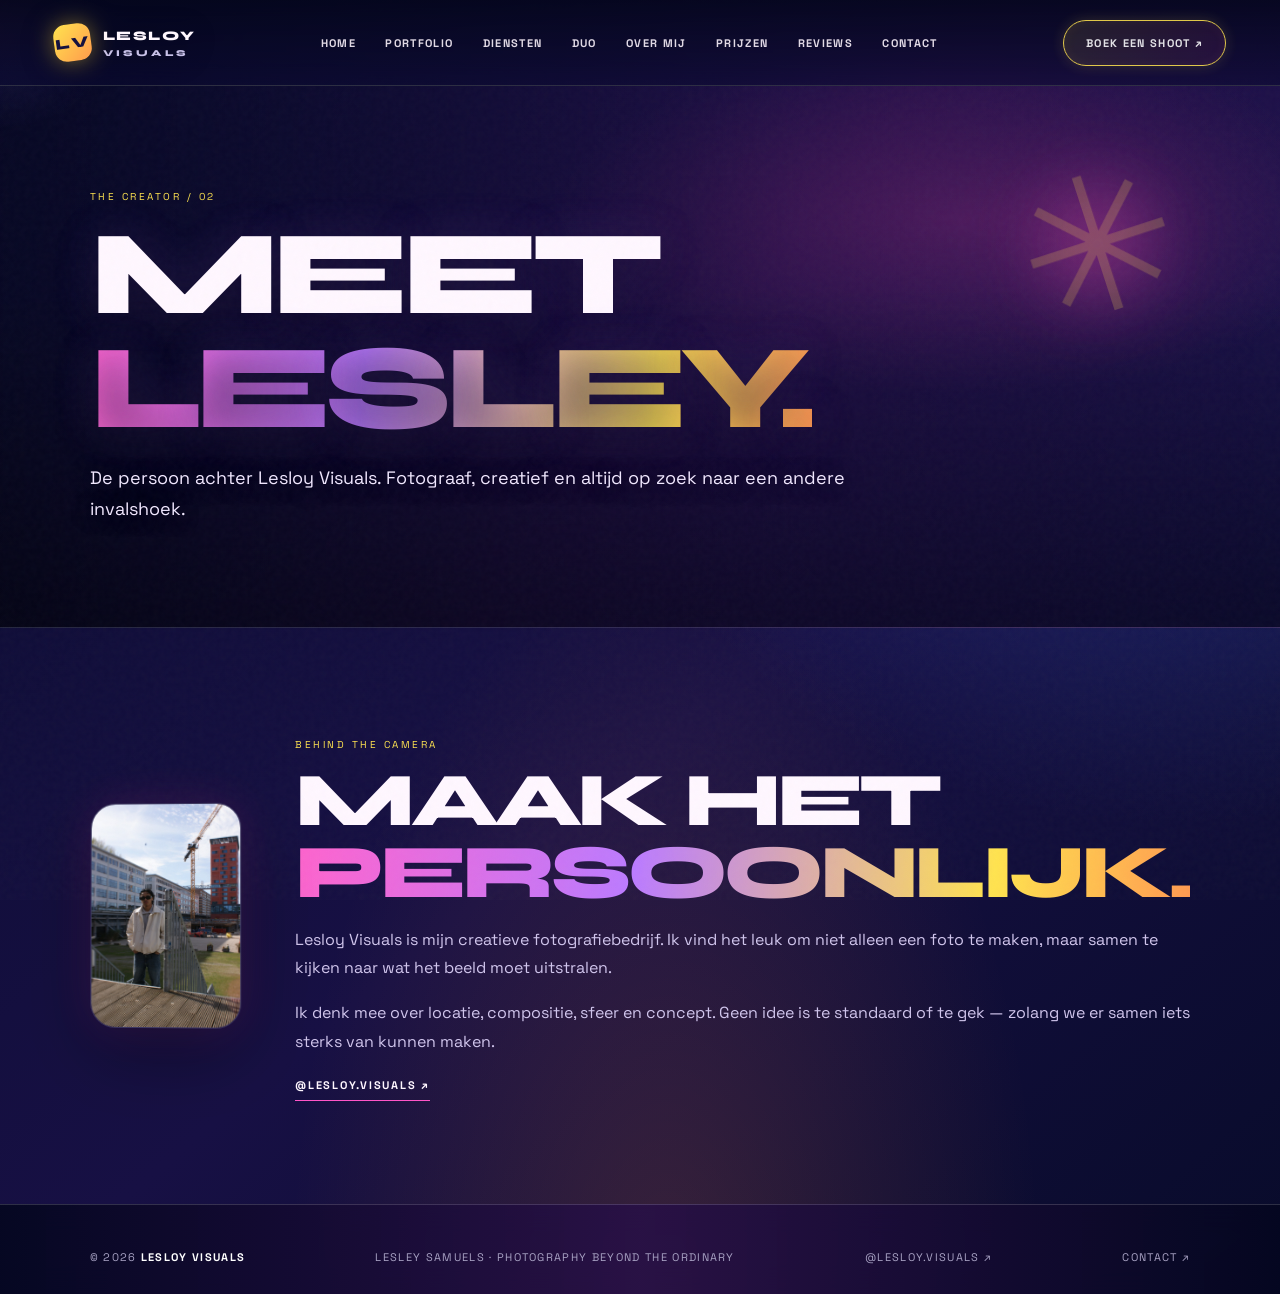
==== commit bf69ce27: "Add files via upload" ====
--- a/about.html
+++ b/about.html
@@ -1 +1 @@
-<!doctype html><html lang="nl"><head><meta charset="utf-8"><meta name="viewport" content="width=device-width,initial-scale=1"><meta name="description" content="Ontmoet Lesley Samuels, de fotograaf achter Lesloy Visuals."><meta name="theme-color" content="#08091c"><title>Over mij — Lesloy Visuals</title><link rel="icon" href="/favicon.svg" type="image/svg+xml"><link rel="stylesheet" href="/style.css"></head><body><div class="noise"></div><div class="cursor-glow"></div><header class="site-header"><a class="brand" href="/"><span class="brand-mark">LV</span><span>LESLOY<small>VISUALS</small></span></a><nav class="nav"><a href="/">Home</a><a href="/work">Portfolio</a><a href="/services">Diensten</a><a href="/duo">Duo</a><a href="/about">Over mij</a><a href="/pricing">Prijzen</a><a href="/review">Reviews</a><a href="/contact">Contact</a></nav><a class="nav-cta" href="/contact">Boek een shoot ↗</a><button class="menu-toggle" aria-label="Open menu" aria-expanded="false">☰</button></header><main><section class="page-hero"><div class="kicker">THE CREATOR / 02</div><h1 class="page-title">MEET<br><em>LESLEY.</em></h1><p>De persoon achter Lesloy Visuals. Fotograaf, creatief en altijd op zoek naar een andere invalshoek.</p></section><section class="section"><div class="split"><img src="/images/lesley.jpg" alt="Lesley Samuels"><div><div class="kicker">BEHIND THE CAMERA</div><h2>MAAK HET<br><em>PERSOONLIJK.</em></h2><p>Lesloy Visuals is mijn creatieve fotografiebedrijf. Ik vind het leuk om niet alleen een foto te maken, maar samen te kijken naar wat het beeld moet uitstralen.</p><p>Ik denk mee over locatie, compositie, sfeer en concept. Geen idee is te standaard of te gek — zolang we er samen iets sterks van kunnen maken.</p><a class="text-link" href="https://www.instagram.com/lesloy.visuals/" target="_blank">@lesloy.visuals ↗</a></div></div></section></main><footer class="footer"><span>© 2026 <strong>LESLOY VISUALS</strong></span><span>LESLEY SAMUELS · PHOTOGRAPHY BEYOND THE ORDINARY</span><a href="https://www.instagram.com/lesloy.visuals/" target="_blank" rel="noopener">@LESLOY.VISUALS ↗</a><a href="mailto:lesloyzakelijk@gmail.com">CONTACT ↗</a></footer><script src="script.js"></script></body></html>+<!doctype html><html lang="nl"><head><meta charset="utf-8"><meta name="viewport" content="width=device-width,initial-scale=1"><meta name="description" content="Ontmoet Lesley Samuels, de fotograaf achter Lesloy Visuals."><meta name="theme-color" content="#171044"><title>Over mij — Lesloy Visuals</title><link rel="icon" href="/favicon.svg" type="image/svg+xml"><link rel="stylesheet" href="/style.css"><meta property="og:title" content="LESLOY VISUALS — Capturing Moments. Creating Worlds."><meta property="og:description" content="Fotografie met karakter. Creatieve concepten met een eigen universum."><meta property="og:image" content="https://lesloyvisuals.nl/images/lesloy-universe-hero.webp"></head><body><div class="noise"></div><div class="cursor-glow"></div><header class="site-header"><a class="brand" href="/"><span class="brand-mark">LV</span><span>LESLOY<small>VISUALS</small></span></a><nav class="nav"><a href="/">Home</a><a href="/work">Portfolio</a><a href="/services">Diensten</a><a href="/duo">Duo</a><a href="/about">Over mij</a><a href="/pricing">Prijzen</a><a href="/review">Reviews</a><a href="/contact">Contact</a></nav><a class="nav-cta" href="/contact">Boek een shoot ↗</a><button class="menu-toggle" aria-label="Open menu" aria-expanded="false">☰</button></header><main><section class="page-hero"><div class="kicker">THE CREATOR / 02</div><h1 class="page-title">MEET<br><em>LESLEY.</em></h1><p>De persoon achter Lesloy Visuals. Fotograaf, creatief en altijd op zoek naar een andere invalshoek.</p></section><section class="section"><div class="split"><img src="/images/lesley.jpg" alt="Lesley Samuels"><div><div class="kicker">BEHIND THE CAMERA</div><h2>MAAK HET<br><em>PERSOONLIJK.</em></h2><p>Lesloy Visuals is mijn creatieve fotografiebedrijf. Ik vind het leuk om niet alleen een foto te maken, maar samen te kijken naar wat het beeld moet uitstralen.</p><p>Ik denk mee over locatie, compositie, sfeer en concept. Geen idee is te standaard of te gek — zolang we er samen iets sterks van kunnen maken.</p><a class="text-link" href="https://www.instagram.com/lesloy.visuals/" target="_blank">@lesloy.visuals ↗</a></div></div></section></main><footer class="footer"><span>© 2026 <strong>LESLOY VISUALS</strong></span><span>LESLEY SAMUELS · PHOTOGRAPHY BEYOND THE ORDINARY</span><a href="https://www.instagram.com/lesloy.visuals/" target="_blank" rel="noopener">@LESLOY.VISUALS ↗</a><a href="mailto:lesloyzakelijk@gmail.com">CONTACT ↗</a></footer><script src="script.js"></script></body></html>
--- a/style.css
+++ b/style.css
@@ -2,3 +2,190 @@
 :root{--ink:#08091c;--paper:#f5f0ff;--pink:#ff4db8;--violet:#8a5cff;--blue:#4b7dff;--yellow:#ffe34d;--orange:#ff8b48;--muted:#b9b4d4;--line:rgba(255,255,255,.17);--glass:rgba(17,16,49,.62)}*{box-sizing:border-box}html{scroll-behavior:smooth;background:var(--ink)}body{margin:0;background:radial-gradient(ellipse at 80% 0%,#30215f 0,transparent 35%),var(--ink);color:var(--paper);font-family:'Space Grotesk',sans-serif;overflow-x:hidden}a{color:inherit;text-decoration:none}button,input,select,textarea{font:inherit}.noise{position:fixed;inset:0;pointer-events:none;z-index:20;opacity:.07;background-image:url("data:image/svg+xml,%3Csvg viewBox='0 0 180 180' xmlns='http://www.w3.org/2000/svg'%3E%3Cfilter id='n'%3E%3CfeTurbulence type='fractalNoise' baseFrequency='.9' numOctaves='3' stitchTiles='stitch'/%3E%3C/filter%3E%3Crect width='100%25' height='100%25' filter='url(%23n)' opacity='.4'/%3E%3C/svg%3E")}.site-header{position:absolute;z-index:30;top:0;left:0;width:100%;height:86px;padding:0 4.2vw;display:flex;align-items:center;justify-content:space-between;border-bottom:1px solid rgba(255,255,255,.12);background:linear-gradient(180deg,rgba(7,8,28,.55),transparent)}.brand{display:flex;align-items:center;gap:12px;font-family:Syne,sans-serif;font-weight:800;letter-spacing:.12em;font-size:13px}.brand-mark{width:37px;height:37px;border:1px solid var(--yellow);border-radius:12px;display:grid;place-items:center;color:var(--yellow);font-size:15px;transform:rotate(-8deg)}.brand small{display:block;font-size:9px;letter-spacing:.35em;color:#c8c1e8;margin-top:4px}.nav{display:flex;gap:clamp(15px,2.3vw,38px);align-items:center}.nav a,.nav-cta{font-size:11px;letter-spacing:.12em;font-weight:700;text-transform:uppercase;opacity:.88;transition:.25s}.nav a:hover{color:var(--yellow)}.nav-cta,.btn{display:inline-flex;align-items:center;justify-content:center;gap:14px;border:1px solid var(--yellow);padding:15px 22px;border-radius:40px;box-shadow:0 0 20px #ffe34d35;color:white;font-size:11px;letter-spacing:.12em;font-weight:800;text-transform:uppercase;transition:.3s;background:rgba(255,227,77,.06)}.nav-cta:hover,.btn:hover{background:var(--yellow);color:#17122b;box-shadow:0 0 32px #ffe34d85;transform:translateY(-3px)}.menu-toggle{display:none;background:none;border:0;color:white;font-size:26px}.hero{min-height:100svh;position:relative;display:flex;align-items:end;padding:150px 7vw 7vh;isolation:isolate;overflow:hidden;background:#090b2a}.hero-art{position:absolute;inset:0;z-index:-2;background-image:linear-gradient(0deg,rgba(7,8,27,.72),transparent 52%,rgba(7,8,27,.18)),url('images/lesloy-universe-hero.png');background-size:cover;background-position:center 42%;transform:scale(1.035);animation:heroDrift 22s ease-in-out infinite alternate}.hero:before{content:'';position:absolute;inset:0;z-index:-1;background:linear-gradient(90deg,rgba(8,9,28,.2),transparent 65%)}@keyframes heroDrift{to{transform:scale(1.09) translate3d(-1%,1%,0)}}.hero-copy{max-width:740px;position:relative;z-index:2}.eyebrow{font-size:10px;letter-spacing:.28em;text-transform:uppercase;color:var(--yellow);font-weight:700}.hero h1{font:800 clamp(48px,8vw,112px)/.88 Syne,sans-serif;letter-spacing:-.07em;margin:18px 0 22px;text-shadow:0 5px 40px #08091c}.hero h1 span{display:block;color:#fff}.hero h1 em{font-style:normal;color:var(--yellow);font-size:.43em;letter-spacing:.18em;display:block;margin-top:20px}.hero p{font-size:clamp(14px,1.4vw,18px);color:#e0dcf3;max-width:440px;line-height:1.7}.hero-actions{display:flex;align-items:center;gap:24px;flex-wrap:wrap;margin-top:30px}.text-link{font-size:11px;text-transform:uppercase;letter-spacing:.16em;font-weight:700;border-bottom:1px solid var(--pink);padding:0 0 8px}.scroll-cue{position:absolute;right:5vw;bottom:8vh;writing-mode:vertical-rl;font-size:9px;letter-spacing:.25em;color:#d2cce9}.hero-orb{position:absolute;width:clamp(140px,20vw,290px);aspect-ratio:1;border-radius:50%;right:8vw;top:17vh;background:radial-gradient(circle at 32% 28%,#fff 0,#b9a7ff 5%,#5a7bff 25%,#30165d 65%,#08091c 75%);box-shadow:inset -30px -20px 60px #08091c,0 0 80px #7a59ff70;opacity:.35;z-index:-1;animation:float 8s ease-in-out infinite}.hero-orb:after{content:'';position:absolute;inset:-12%;border:2px solid #ffe34d99;border-radius:50%;transform:rotate(-25deg) scaleY(.27)}@keyframes float{50%{transform:translateY(-22px) rotate(8deg)}}#universe{position:absolute;inset:0;width:100%;height:100%;z-index:0;pointer-events:none;opacity:.55}.hero-copy,.scroll-cue{z-index:3}.ticker{overflow:hidden;border-block:1px solid var(--line);background:#12102d;padding:18px 0;white-space:nowrap}.ticker-track{display:inline-flex;gap:35px;animation:marquee 32s linear infinite;font:800 13px Syne,sans-serif;letter-spacing:.2em;color:#ded8f8}.ticker b{color:var(--pink)}@keyframes marquee{to{transform:translateX(-50%)}}.section{padding:110px 7vw;position:relative}.section-head{display:flex;justify-content:space-between;align-items:end;gap:30px;margin-bottom:45px}.kicker{color:var(--yellow);font-size:10px;letter-spacing:.25em;text-transform:uppercase}.section h2,.page-title{font:800 clamp(38px,6vw,76px)/.95 Syne,sans-serif;letter-spacing:-.06em;margin:14px 0}.section h2 em,.page-title em{font-style:normal;color:var(--pink)}.section-intro{max-width:360px;color:var(--muted);line-height:1.7;font-size:14px}.work-grid{display:grid;grid-template-columns:1.15fr .85fr;gap:22px}.work-card{position:relative;min-height:380px;border-radius:24px;overflow:hidden;background:#211747;border:1px solid var(--line);isolation:isolate}.work-card:nth-child(3){grid-column:1/-1;min-height:300px}.work-card img{width:100%;height:100%;position:absolute;inset:0;object-fit:cover;transition:transform .8s cubic-bezier(.2,.8,.2,1);z-index:-2}.work-card:after{content:'';position:absolute;inset:0;background:linear-gradient(0deg,rgba(8,8,25,.85),transparent 65%);z-index:-1}.work-card:hover img{transform:scale(1.06)}.work-label{position:absolute;left:28px;bottom:25px}.work-label small{color:var(--yellow);letter-spacing:.2em;font-size:9px}.work-label h3{font:800 30px Syne;margin:7px 0}.pillars{display:grid;grid-template-columns:repeat(3,1fr);gap:16px}.pillar{padding:28px;border:1px solid var(--line);border-radius:22px;background:linear-gradient(145deg,#201746aa,#11102caa);min-height:220px;position:relative;overflow:hidden}.pillar:after{content:'';position:absolute;width:140px;height:140px;right:-50px;bottom:-65px;border-radius:50%;background:radial-gradient(circle,var(--pink),transparent 70%);opacity:.28}.pillar b{font:700 11px Syne;color:var(--yellow)}.pillar h3{font:700 25px Syne;margin:25px 0 10px}.pillar p{color:var(--muted);font-size:13px;line-height:1.7}.feature-band{margin:20px 7vw 100px;border-radius:28px;min-height:340px;padding:48px;display:flex;align-items:end;justify-content:space-between;gap:30px;background:linear-gradient(90deg,rgba(12,9,37,.92),rgba(12,9,37,.15)),url('images/hero.jpg') center/cover;border:1px solid var(--line)}.feature-band h2{font:800 clamp(34px,5vw,62px)/.95 Syne;margin:15px 0}.feature-band p{color:#e0daf4;max-width:380px;line-height:1.7}.footer{padding:45px 7vw 30px;border-top:1px solid var(--line);display:flex;justify-content:space-between;gap:25px;flex-wrap:wrap;color:#a9a3c4;font-size:11px;letter-spacing:.12em}.footer strong{color:white}.page-hero{padding:180px 7vw 75px;min-height:48vh;background:radial-gradient(ellipse at 80% 40%,#5b287d66,transparent 50%)}.page-hero p{max-width:520px;color:var(--muted);line-height:1.7}.page-title{font-size:clamp(52px,9vw,112px)}.content-grid{display:grid;grid-template-columns:repeat(2,1fr);gap:18px}.info-card{border:1px solid var(--line);border-radius:20px;padding:28px;background:var(--glass)}.info-card h3{font:700 24px Syne}.info-card p{color:var(--muted);line-height:1.7;font-size:14px}.split{display:grid;grid-template-columns:1fr 1fr;gap:55px;align-items:center}.split img{width:100%;max-height:620px;object-fit:cover;border-radius:25px;border:1px solid var(--line)}.split p{color:var(--muted);line-height:1.8}.price-group{margin:50px 0}.price-group h2{font:800 32px Syne}.price-grid{display:grid;grid-template-columns:repeat(3,1fr);gap:14px}.price-card{padding:25px;border:1px solid var(--line);border-radius:20px;background:linear-gradient(150deg,#201743,#111027)}.price-card.featured{border-color:var(--yellow);box-shadow:0 0 25px #ffe34d16}.price-card small{color:var(--yellow);letter-spacing:.18em}.price-card strong{display:block;font:800 42px Syne;margin:18px 0}.price-card p{color:var(--muted);font-size:13px;line-height:1.7;min-height:72px}.price-card a{font-size:10px;color:var(--yellow);letter-spacing:.15em;font-weight:700}.form{max-width:850px;display:grid;grid-template-columns:1fr 1fr;gap:18px}.form label{font-size:10px;letter-spacing:.15em;color:var(--yellow);display:flex;flex-direction:column;gap:9px}.form .full{grid-column:1/-1}.form input,.form textarea,.form select{background:#15132f;border:1px solid #ffffff26;border-radius:12px;padding:15px;color:white;outline:none}.form input:focus,.form textarea:focus,.form select:focus{border-color:var(--pink)}.form button{grid-column:1/-1;justify-self:start;cursor:pointer}.gallery-grid{columns:2;column-gap:18px}.gallery-grid img{width:100%;margin:0 0 18px;border-radius:16px;display:block;break-inside:avoid;border:1px solid var(--line);cursor:zoom-in}.review{font-size:20px;line-height:1.6}.stars{color:var(--yellow);letter-spacing:.2em}.reveal{opacity:0;transform:translateY(24px);transition:opacity .7s,transform .7s}.reveal.visible{opacity:1;transform:none}.cursor-glow{position:fixed;width:260px;height:260px;border-radius:50%;background:radial-gradient(circle,#9c5aff16,transparent 68%);pointer-events:none;z-index:1;transform:translate(-50%,-50%)}.lightbox{display:none;position:fixed;inset:0;z-index:80;background:#050515ed;align-items:center;justify-content:center;padding:5vw}.lightbox.open{display:flex}.lightbox img{max-width:90vw;max-height:85vh;object-fit:contain}.lightbox button{position:absolute;top:25px;right:35px;background:none;border:0;color:white;font-size:38px;cursor:pointer}
 @media(max-width:900px){.nav{display:none;position:absolute;top:86px;left:0;right:0;background:#100e2b;padding:25px 7vw;flex-direction:column;align-items:start;border-bottom:1px solid var(--line)}.nav.open{display:flex}.menu-toggle{display:block}.nav-cta{display:none}.hero{min-height:88svh;padding:130px 6vw 9vh}.hero-art{background-position:54% center}.hero h1{font-size:clamp(48px,12vw,88px)}.hero-orb{right:-8vw;top:16vh;opacity:.2}.section{padding:75px 6vw}.section-head{display:block}.work-grid{grid-template-columns:1fr}.work-card,.work-card:nth-child(3){min-height:330px;grid-column:auto}.pillars{grid-template-columns:1fr}.feature-band{margin:10px 6vw 70px;padding:30px;display:block}.split{grid-template-columns:1fr;gap:28px}.price-grid{grid-template-columns:1fr}.page-hero{padding:145px 6vw 60px}.content-grid{grid-template-columns:1fr}.scroll-cue{display:none}.footer{padding:35px 6vw}.gallery-grid{columns:1}}
 @media(prefers-reduced-motion:reduce){*,*:before,*:after{scroll-behavior:auto!important;animation-duration:.01ms!important;transition-duration:.01ms!important}.reveal{opacity:1;transform:none}}
+
+/* ============================================================
+   LESLOY UNIVERSE — approved Colorful Surreal art direction
+   ============================================================ */
+:root{--ink:#080b2a;--paper:#fff7ff;--pink:#ff55c8;--violet:#8c55ff;--blue:#3e7bff;--yellow:#ffe34f;--orange:#ff8c49;--muted:#d0c5ec;--line:rgba(255,255,255,.17);--glass:rgba(24,22,72,.6)}
+body{background:radial-gradient(ellipse at 12% 18%,rgba(250,57,189,.24),transparent 34%),radial-gradient(ellipse at 88% 32%,rgba(62,123,255,.2),transparent 33%),radial-gradient(ellipse at 70% 88%,rgba(255,140,73,.18),transparent 38%),#080b2a;color:var(--paper)}
+body:before{content:"";position:fixed;inset:0;pointer-events:none;z-index:-1;background:radial-gradient(circle at 20% 10%,rgba(255,90,201,.12),transparent 24%),radial-gradient(circle at 90% 70%,rgba(255,169,67,.08),transparent 22%)}
+.site-header{background:linear-gradient(180deg,rgba(4,6,28,.88),rgba(11,10,49,.58));backdrop-filter:blur(14px);border-bottom:1px solid rgba(255,255,255,.16)}
+.brand-mark{background:linear-gradient(135deg,#ffe34f,#ff9b4c);color:#15123f;border:0;box-shadow:0 0 22px rgba(255,219,72,.45)}
+.nav a:hover,.footer a:hover{color:#ffe34f;text-shadow:0 0 18px rgba(255,227,79,.7)}
+.nav-cta,.btn{background:linear-gradient(105deg,rgba(255,227,79,.12),rgba(255,75,190,.1));border-color:#ffe34f;box-shadow:0 0 14px rgba(255,227,79,.18),inset 0 0 12px rgba(255,227,79,.06)}
+.nav-cta:hover,.btn:hover{background:linear-gradient(105deg,#ffe34f,#ffb65a);color:#171238;box-shadow:0 0 34px rgba(255,227,79,.65)}
+.page-hero{position:relative;overflow:hidden;background:radial-gradient(ellipse at 74% 35%,rgba(255,71,192,.3),transparent 28%),radial-gradient(ellipse at 90% 70%,rgba(255,142,64,.2),transparent 31%),radial-gradient(ellipse at 12% 60%,rgba(63,113,255,.23),transparent 35%);border-bottom:1px solid rgba(255,255,255,.12)}
+.page-hero:after{content:"✳";position:absolute;right:9%;top:22%;font-size:clamp(90px,18vw,230px);line-height:1;color:rgba(255,227,79,.16);text-shadow:0 0 70px rgba(255,75,190,.5);transform:rotate(-18deg);pointer-events:none}
+.page-title{position:relative;z-index:1;text-shadow:0 8px 42px rgba(0,0,0,.32)}
+.section h2 em,.page-title em{background:linear-gradient(95deg,#ff64ce 0%,#bb7bff 38%,#ffe34f 78%,#ff9a51 100%);-webkit-background-clip:text;background-clip:text;color:transparent}
+.info-card,.pillar,.price-card{background:linear-gradient(140deg,rgba(74,43,135,.45),rgba(25,26,83,.7) 55%,rgba(24,16,60,.78));border:1px solid rgba(255,255,255,.2);box-shadow:0 20px 55px rgba(2,4,34,.22),inset 0 1px rgba(255,255,255,.1);backdrop-filter:blur(15px)}
+.info-card:before,.price-card:before{content:"";display:block;width:48px;height:4px;border-radius:9px;background:linear-gradient(90deg,#ff57c8,#ffe34f);margin-bottom:18px;box-shadow:0 0 16px rgba(255,83,194,.65)}
+.price-card.featured{border-color:#ffe34f;box-shadow:0 0 30px rgba(255,227,79,.2),inset 0 0 28px rgba(255,227,79,.05)}
+.work-card{border-radius:4px 24px 4px 24px;box-shadow:0 20px 65px rgba(4,5,38,.3);border:1px solid rgba(255,255,255,.22)}
+.work-card:before{content:"";position:absolute;inset:9px;border:1px solid rgba(255,255,255,.25);z-index:2;pointer-events:none}
+.feature-band{background:linear-gradient(90deg,rgba(9,9,42,.88),rgba(9,9,42,.13)),url('images/hero.jpg') center/cover;border-radius:5px 32px 5px 32px;box-shadow:0 25px 80px rgba(4,5,38,.35)}
+.form input,.form textarea,.form select{background:rgba(18,16,65,.75);border:1px solid rgba(255,255,255,.25);box-shadow:inset 0 0 18px rgba(111,71,255,.08)}
+.form input:focus,.form textarea:focus,.form select:focus{border-color:#ff63cf;box-shadow:0 0 0 3px rgba(255,99,207,.12)}
+.footer{background:rgba(5,7,32,.45);border-top:1px solid rgba(255,255,255,.16)}
+
+/* Approved hero artwork: use the supplied finished composition as the actual homepage visual. */
+.home-universe{background:#080b2a}
+.poster-stage{width:100%;position:relative;overflow:hidden;background:#11103f;line-height:0;isolation:isolate}
+.poster-image{display:block;width:100%;height:auto;aspect-ratio:1648/930;object-fit:cover;transform:scale(1.002);transition:transform 1s cubic-bezier(.2,.7,.2,1);will-change:transform}
+.poster-stage:hover .poster-image{transform:scale(1.012)}
+.poster-hotspot{position:absolute;display:block;z-index:3;border:0;padding:0;background:transparent;cursor:pointer;outline:none}
+.poster-hotspot:focus-visible{outline:2px solid #ffe34f;outline-offset:3px;border-radius:12px;background:rgba(255,227,79,.08)}
+.brand-hotspot{left:2.2%;top:1%;width:11.1%;height:7.1%}
+.home-hotspot{left:29.8%;top:1.2%;width:4.9%;height:5.6%}
+.portfolio-hotspot{left:36%;top:1.1%;width:6.4%;height:5.6%}
+.services-hotspot{left:43.3%;top:1.1%;width:6.6%;height:5.6%}
+.duo-hotspot{left:50.7%;top:1.1%;width:4.1%;height:5.6%}
+.about-hotspot{left:56.1%;top:1.1%;width:6.2%;height:5.6%}
+.reviews-hotspot{left:63%;top:1.1%;width:6.7%;height:5.6%}
+.contact-hotspot{left:70.6%;top:1.1%;width:6.2%;height:5.6%}
+.booking-hotspot{left:83.3%;top:1.7%;width:10.4%;height:5.7%}
+.menu-hotspot{right:1.2%;top:1.1%;width:3.6%;height:6%;border-radius:50%;}
+.experience-hotspot{left:37.4%;top:88.2%;width:25.8%;height:7.6%;border-radius:50px}
+.poster-menu{display:none;position:absolute;z-index:10;right:2.5%;top:9%;min-width:220px;padding:14px;border:1px solid rgba(255,255,255,.25);border-radius:18px;background:rgba(15,14,57,.94);backdrop-filter:blur(22px);box-shadow:0 20px 60px rgba(0,0,0,.4);line-height:1.3}
+.poster-menu.open{display:grid;gap:4px}
+.poster-menu a{padding:12px 15px;border-radius:10px;color:#fff;font:700 11px 'DM Sans',sans-serif;letter-spacing:.13em;text-transform:uppercase}
+.poster-menu a:hover{background:linear-gradient(90deg,rgba(255,73,196,.22),rgba(255,227,79,.16));color:#ffe34f}
+.mobile-poster-top,.mobile-enter{display:none}
+.universe-strip{overflow:hidden;display:flex;align-items:center;justify-content:center;gap:30px;padding:18px 20px;background:linear-gradient(90deg,#2d145f,#171b67 48%,#4e185e);border-block:1px solid rgba(255,255,255,.18);white-space:nowrap;font:800 11px 'Space Grotesk',sans-serif;letter-spacing:.22em;color:#fff;text-align:center}
+.universe-strip b{color:#ffe34f;font-size:18px;text-shadow:0 0 16px rgba(255,227,79,.7)}
+.universe-section{padding:120px 7vw 105px;position:relative;overflow:hidden}
+.section-heading-row{display:flex;justify-content:space-between;align-items:end;gap:35px;margin-bottom:42px}
+.universe-kicker{font:800 10px 'DM Sans',sans-serif;letter-spacing:.28em;color:#ffe34f;text-transform:uppercase}
+.universe-section h2,.color-world-section h2,.creator-universe h2,.final-universe-cta h2{font:800 clamp(40px,6vw,82px)/.91 'Space Grotesk',sans-serif;letter-spacing:-.065em;margin:15px 0 0;text-shadow:0 8px 38px rgba(5,5,40,.3)}
+.universe-section h2 em,.color-world-section h2 em,.creator-universe h2 em,.final-universe-cta h2 em{font-style:normal;background:linear-gradient(100deg,#ff5bc8,#aa83ff 46%,#ffe34f 85%);-webkit-background-clip:text;background-clip:text;color:transparent}
+.section-heading-row>p{max-width:360px;color:#d1c8ed;line-height:1.8;font-size:14px;margin:0 0 3px}
+.universe-gallery{display:grid;grid-template-columns:1fr .83fr;grid-template-rows:270px 260px;gap:20px}
+.universe-photo{position:relative;display:block;overflow:hidden;isolation:isolate;border:1px solid rgba(255,255,255,.23);background:#251453;box-shadow:0 22px 60px rgba(2,4,36,.32);transition:transform .5s,border-color .5s}
+.universe-photo:before{content:"";position:absolute;inset:10px;border:1px solid rgba(255,255,255,.25);z-index:2;pointer-events:none}
+.universe-photo:hover{transform:translateY(-7px) rotate(-.4deg);border-color:#ffe34f}
+.universe-photo img{width:100%;height:100%;object-fit:cover;display:block;transition:transform 1s}
+.universe-photo:hover img{transform:scale(1.07)}
+.universe-photo:after{content:"";position:absolute;inset:0;background:linear-gradient(0deg,rgba(6,6,38,.87),transparent 60%)}
+.photo-tall{grid-row:1/3;min-height:550px}
+.photo-wide{min-height:260px}
+.photo-low{min-height:260px}
+.photo-caption{position:absolute;z-index:3;left:28px;right:25px;bottom:25px;display:grid;gap:6px}
+.photo-caption small{font:700 9px 'DM Sans',sans-serif;color:#ffe34f;letter-spacing:.25em}
+.photo-caption strong{font:800 clamp(21px,2.5vw,32px) 'Space Grotesk',sans-serif;letter-spacing:-.04em}
+.photo-caption i{position:absolute;right:0;bottom:5px;color:#fff;font:700 9px 'DM Sans',sans-serif;font-style:normal;letter-spacing:.15em}
+.universe-link,.glow-link{display:inline-flex;align-items:center;gap:20px;margin-top:32px;padding-bottom:9px;border-bottom:1px solid #ffe34f;font:800 10px 'DM Sans',sans-serif;letter-spacing:.18em;color:#fff;transition:.3s}
+.universe-link span,.glow-link:hover{color:#ffe34f;text-shadow:0 0 18px rgba(255,227,79,.6)}
+.color-world-section{position:relative;display:grid;grid-template-columns:1fr .75fr;gap:60px;align-items:center;min-height:600px;padding:100px 9vw;overflow:hidden;background:radial-gradient(ellipse at 17% 50%,rgba(248,57,191,.32),transparent 36%),radial-gradient(ellipse at 80% 35%,rgba(255,147,63,.26),transparent 32%),linear-gradient(115deg,#10134b,#32145a 55%,#15134c);border-block:1px solid rgba(255,255,255,.16)}
+.world-copy{position:relative;z-index:2;max-width:520px}.world-copy p,.creator-copy p,.final-universe-cta p{max-width:440px;color:#e0d8f3;line-height:1.8;font-size:15px;margin:23px 0 0}
+.world-services{position:relative;z-index:2;border-top:1px solid rgba(255,255,255,.3)}
+.world-services a{display:grid;grid-template-columns:40px 1fr 25px;align-items:center;gap:15px;padding:25px 3px;border-bottom:1px solid rgba(255,255,255,.25);transition:.3s}
+.world-services a:hover{padding-left:15px;color:#ffe34f}
+.world-services span{color:#ff83d9;font:700 11px 'DM Sans',sans-serif}
+.world-services strong{font:800 15px 'Space Grotesk',sans-serif;letter-spacing:.12em}
+.world-services i{font-style:normal;color:#ffe34f;font-size:20px}
+.color-world-art{position:absolute;inset:0;pointer-events:none}
+.world-orb{position:absolute;display:block;border-radius:50%;filter:blur(.3px);box-shadow:inset -25px -35px 70px rgba(10,6,48,.5),0 0 80px rgba(255,71,202,.18);animation:universeFloat 9s ease-in-out infinite}
+.orb-one{width:260px;height:260px;left:35%;top:-100px;background:radial-gradient(circle at 30% 25%,#ffe3fb,#f954be 18%,#6325b5 58%,#15103f 78%);opacity:.68}
+.orb-two{width:120px;height:120px;right:4%;bottom:7%;background:radial-gradient(circle at 35% 28%,#fff5bc,#ff8a45 23%,#7426a8 67%,#16103f 80%);opacity:.75;animation-delay:-3s}
+.world-ring{position:absolute;width:370px;height:120px;border:2px solid rgba(255,227,79,.34);border-radius:50%;left:31%;top:37%;transform:rotate(-25deg);box-shadow:0 0 20px rgba(255,227,79,.13)}
+.world-star{position:absolute;left:48%;bottom:12%;font-size:95px;color:rgba(255,227,79,.16);text-shadow:0 0 50px rgba(255,227,79,.2)}
+@keyframes universeFloat{50%{transform:translateY(-20px) rotate(8deg)}}
+.creator-universe{display:grid;grid-template-columns:.95fr 1fr;align-items:center;gap:9vw;padding:120px 12vw;background:radial-gradient(ellipse at 15% 50%,rgba(255,76,196,.2),transparent 35%),radial-gradient(ellipse at 86% 50%,rgba(69,105,255,.2),transparent 35%),#080b2a}
+.creator-image-wrap{position:relative;max-width:440px;justify-self:center;transform:rotate(-3deg);filter:drop-shadow(0 30px 50px rgba(0,0,0,.35))}
+.creator-image-wrap img{display:block;width:100%;max-height:590px;object-fit:cover;border:9px solid rgba(255,255,255,.1);outline:1px solid rgba(255,227,79,.7);box-shadow:0 0 40px rgba(255,69,194,.22)}
+.creator-stamp{position:absolute;right:-35px;bottom:35px;display:grid;place-items:center;width:115px;height:115px;border-radius:50%;background:linear-gradient(135deg,#ffe34f,#ff9b49 65%,#ff5bbf);color:#17103c;text-align:center;font:900 11px/1.2 'Space Grotesk',sans-serif;letter-spacing:.12em;transform:rotate(12deg);box-shadow:0 0 35px rgba(255,206,77,.3)}
+.final-universe-cta{position:relative;overflow:hidden;display:flex;flex-direction:column;align-items:center;text-align:center;padding:120px 20px 130px;background:radial-gradient(ellipse at 50% 115%,rgba(255,72,183,.3),transparent 50%),radial-gradient(ellipse at 50% 10%,rgba(61,101,255,.3),transparent 50%),linear-gradient(130deg,#141044,#31125b 52%,#101343);border-top:1px solid rgba(255,255,255,.16)}
+.final-universe-cta:before,.final-universe-cta:after{content:"";position:absolute;width:350px;height:350px;border:1px solid rgba(255,227,79,.22);border-radius:50%;box-shadow:0 0 60px rgba(255,66,194,.1);pointer-events:none}
+.final-universe-cta:before{left:-170px;top:10%;transform:scaleY(.35) rotate(22deg)}.final-universe-cta:after{right:-170px;bottom:0;transform:scaleY(.35) rotate(-22deg)}
+.final-universe-cta h2{font-size:clamp(48px,8vw,100px)}
+.final-universe-cta p{margin:20px 0 0}
+.cta-sparkle{color:#ffe34f;font-size:32px;margin-bottom:18px;text-shadow:0 0 30px rgba(255,227,79,.7);animation:twinkle 3s ease-in-out infinite}
+@keyframes twinkle{50%{transform:rotate(35deg) scale(1.2);opacity:.65}}
+.big-glow-button{display:inline-flex;align-items:center;gap:35px;margin-top:35px;padding:19px 35px;border:1px solid #ffe34f;border-radius:40px;background:linear-gradient(100deg,rgba(255,227,79,.12),rgba(255,71,192,.14));box-shadow:0 0 22px rgba(255,227,79,.28),inset 0 0 15px rgba(255,255,255,.07);font:800 11px 'DM Sans',sans-serif;letter-spacing:.18em;transition:.35s}
+.big-glow-button:hover{transform:translateY(-4px);background:linear-gradient(100deg,#ffe34f,#ff9c54);color:#171039;box-shadow:0 0 38px rgba(255,227,79,.7)}
+.universe-footer{display:flex;align-items:center;justify-content:space-between;gap:22px;flex-wrap:wrap;padding:34px 7vw;background:#070923;border-top:1px solid rgba(255,255,255,.16);color:#c5bfdf;font-size:10px;letter-spacing:.13em}
+.universe-footer strong{color:white}.universe-footer a{transition:.2s}.universe-footer a:hover{color:#ffe34f}
+@media(max-width:900px){.poster-hotspot{display:none}.poster-stage{height:92svh;min-height:650px;max-height:900px}.poster-image{position:absolute;left:50%;top:0;width:auto;height:100%;max-width:none;aspect-ratio:auto;transform:translateX(-50%);object-fit:cover;object-position:center}.poster-stage:hover .poster-image{transform:translateX(-50%) scale(1.008)}.mobile-poster-top{position:absolute;z-index:5;top:20px;left:22px;right:22px;display:flex;align-items:center;justify-content:space-between;line-height:1}.mobile-brand{display:flex;align-items:center;gap:10px;font:900 12px 'Space Grotesk',sans-serif;letter-spacing:.16em;text-shadow:0 2px 10px #08091c}.mobile-brand small{display:block;font-size:8px;letter-spacing:.3em;margin-top:4px;color:#e8def9}.mobile-brand-mark{display:grid;place-items:center;width:35px;height:35px;border-radius:50%;background:linear-gradient(135deg,#ffe34f,#ff8d50);color:#151139;font-weight:900}.mobile-menu-button{display:grid;place-items:center;width:42px;height:42px;border:1px solid rgba(255,255,255,.6);border-radius:50%;background:rgba(13,10,48,.45);color:#fff;font-size:22px;backdrop-filter:blur(10px)}.mobile-enter{position:absolute;z-index:5;bottom:24px;left:50%;transform:translateX(-50%);display:flex;align-items:center;justify-content:center;gap:25px;width:max-content;max-width:calc(100% - 44px);padding:17px 28px;border:1px solid #ffe34f;border-radius:50px;background:rgba(21,13,59,.68);backdrop-filter:blur(14px);box-shadow:0 0 25px rgba(255,227,79,.4);color:white;font:800 10px 'DM Sans',sans-serif;letter-spacing:.16em;line-height:1.1}.mobile-enter span{color:#ffe34f;font-size:18px}.poster-menu{top:75px;right:18px}.poster-menu.open{display:grid}.universe-strip{justify-content:flex-start;gap:22px;padding:15px 20px;font-size:9px}.universe-section{padding:82px 6vw}.section-heading-row{display:block}.section-heading-row>p{margin-top:22px}.universe-gallery{grid-template-columns:1fr 1fr;grid-template-rows:320px 240px}.photo-tall{grid-row:auto;grid-column:1/-1;min-height:320px}.photo-wide,.photo-low{min-height:240px}.photo-caption{left:18px;right:15px;bottom:19px}.photo-caption i{position:static;margin-top:4px}.color-world-section{grid-template-columns:1fr;gap:40px;padding:80px 7vw}.world-services a{padding:20px 3px}.creator-universe{grid-template-columns:1fr;gap:50px;padding:85px 9vw}.creator-image-wrap{width:min(78vw,400px)}.final-universe-cta{padding:90px 20px 100px}.universe-footer{padding:30px 6vw}}
+@media(max-width:520px){.poster-stage{height:86svh;min-height:610px}.poster-image{height:100%;left:50%;object-position:center}.mobile-poster-top{top:17px;left:17px;right:17px}.universe-strip{font-size:8px;letter-spacing:.16em}.universe-gallery{grid-template-columns:1fr;grid-template-rows:300px 220px 220px}.photo-tall{grid-column:auto;min-height:300px}.photo-wide,.photo-low{min-height:220px}.world-services strong{font-size:12px}.creator-stamp{width:95px;height:95px;right:-20px;font-size:10px}.universe-footer{display:grid;grid-template-columns:1fr 1fr;font-size:9px}.universe-footer span:nth-child(2){grid-column:1/-1;order:3}.final-universe-cta h2{font-size:50px}}
+@media(prefers-reduced-motion:reduce){.poster-image,.world-orb,.cta-sparkle{animation:none!important;transition:none!important}}
+
+
+/* ------------------------------------------------------------
+   THE LESLOY UNIVERSE — immersive polish / 3D interaction layer
+   ------------------------------------------------------------ */
+:root{--surreal-pink:#ff58c9;--surreal-orange:#ff934c;--surreal-lilac:#be8cff;--surreal-blue:#5e8cff;--surreal-gold:#ffe34f}
+html{scroll-padding-top:26px}
+body:not(.home-universe){background-color:#080b2a;background-image:radial-gradient(ellipse at 10% 8%,rgba(255,63,188,.27),transparent 31%),radial-gradient(ellipse at 92% 32%,rgba(61,112,255,.23),transparent 33%),radial-gradient(ellipse at 52% 100%,rgba(255,130,67,.17),transparent 40%),linear-gradient(140deg,#090b2d,#171044 55%,#080b2a)}
+body:not(.home-universe):after{content:"";position:fixed;inset:-30%;z-index:-1;pointer-events:none;background:conic-gradient(from 35deg at 50% 50%,transparent 0 18%,rgba(255,76,197,.07) 24%,transparent 35%,rgba(255,153,76,.07) 48%,transparent 60%,rgba(100,104,255,.08) 76%,transparent 90%);filter:blur(90px);animation:universeNebula 32s linear infinite}
+@keyframes universeNebula{to{transform:rotate(360deg)}}
+.site-header{position:absolute;z-index:50;min-height:84px}
+.brand{filter:drop-shadow(0 3px 14px rgba(0,0,0,.4))}
+.nav a{position:relative}
+.nav a:after{content:"";position:absolute;left:0;right:100%;bottom:-8px;height:2px;background:linear-gradient(90deg,var(--surreal-pink),var(--surreal-gold));transition:right .3s}
+.nav a:hover:after{right:0}
+.page-hero{min-height:58vh;padding-top:190px;padding-bottom:85px;isolation:isolate;background:linear-gradient(90deg,rgba(6,7,32,.92),rgba(10,9,43,.46) 62%,rgba(10,9,43,.28)),url('/images/lesloy-universe-hero.webp') center 38%/cover no-repeat,radial-gradient(ellipse at 75% 35%,rgba(255,71,192,.35),transparent 30%),linear-gradient(130deg,#10134b,#32145a 55%,#15134c)}
+.page-hero:before{content:"";position:absolute;inset:0;z-index:-1;background:linear-gradient(0deg,rgba(8,9,38,.45),transparent 55%);mix-blend-mode:multiply}
+.page-hero:after{right:8%;top:24%;font-size:clamp(80px,15vw,190px);color:rgba(255,227,79,.2);filter:drop-shadow(0 0 35px rgba(255,83,200,.45))}
+.page-hero .kicker,.page-hero .page-title,.page-hero p{max-width:760px}
+.page-hero p{position:relative;z-index:2;font-size:clamp(15px,1.5vw,18px);color:#f1e8ff;text-shadow:0 2px 20px rgba(0,0,0,.5)}
+.page-title{font-size:clamp(58px,9.5vw,120px);text-shadow:0 8px 42px rgba(0,0,0,.42),0 0 45px rgba(145,90,255,.2)}
+.section{position:relative}
+.section:has(.content-grid),.section:has(.price-group),.section:has(.gallery-grid),.section:has(.split){isolation:isolate}
+.info-card,.price-card,.pillar{position:relative;overflow:hidden;transform-style:preserve-3d;transition:transform .45s cubic-bezier(.2,.8,.2,1),border-color .35s,box-shadow .35s}
+.info-card:after,.price-card:after,.pillar:before{content:"";position:absolute;right:-55px;top:-75px;width:180px;height:180px;border-radius:50%;background:radial-gradient(circle,rgba(255,85,201,.24),rgba(126,82,255,.10) 42%,transparent 70%);pointer-events:none;filter:blur(2px)}
+.info-card:hover,.price-card:hover,.pillar:hover{transform:perspective(900px) rotateX(2deg) rotateY(-2deg) translateY(-8px);border-color:rgba(255,227,79,.8);box-shadow:0 28px 70px rgba(2,4,34,.45),0 0 34px rgba(255,77,190,.13),inset 0 1px rgba(255,255,255,.18)}
+.price-card strong{background:linear-gradient(100deg,#fff 0%,#ffb1e7 42%,#ffe34f 90%);-webkit-background-clip:text;background-clip:text;color:transparent;text-shadow:0 0 28px rgba(255,88,201,.16)}
+.price-card.featured{background:linear-gradient(145deg,rgba(114,54,157,.62),rgba(35,29,100,.86) 56%,rgba(34,18,71,.9))}
+.split img{box-shadow:0 26px 75px rgba(0,0,0,.35),0 0 45px rgba(255,71,192,.15);transition:transform .6s,box-shadow .6s;transform:perspective(1000px) rotateY(-4deg) rotateX(1deg)}
+.split img:hover{transform:perspective(1000px) rotateY(0) rotateX(0) translateY(-7px);box-shadow:0 35px 90px rgba(0,0,0,.42),0 0 48px rgba(255,71,192,.23)}
+.gallery-grid img{box-shadow:0 24px 55px rgba(0,0,0,.32);transition:transform .55s,box-shadow .55s,border-color .4s;outline:1px solid rgba(255,255,255,.1);outline-offset:-8px}
+.gallery-grid img:hover{transform:translateY(-7px) rotate(-.35deg) scale(1.012);box-shadow:0 34px 80px rgba(0,0,0,.42),0 0 32px rgba(255,82,199,.16);border-color:rgba(255,227,79,.55)}
+.form input,.form textarea,.form select{border-radius:14px;background:linear-gradient(145deg,rgba(33,24,86,.88),rgba(13,14,57,.92));color:#fff;min-height:52px}
+.form textarea{min-height:150px}
+.form label{font-size:10px;line-height:1.5}
+.form button{margin-top:8px}
+.form-success{padding:18px 22px;border:1px solid rgba(255,227,79,.55);border-radius:15px;background:rgba(255,227,79,.1);color:#fff;box-shadow:0 0 28px rgba(255,227,79,.1)}
+.btn,.nav-cta,.big-glow-button{position:relative;overflow:hidden}
+.btn:before,.nav-cta:before,.big-glow-button:before{content:"";position:absolute;top:-60%;left:-40%;width:25%;height:220%;transform:rotate(24deg);background:rgba(255,255,255,.24);filter:blur(8px);transition:left .7s}
+.btn:hover:before,.nav-cta:hover:before,.big-glow-button:hover:before{left:130%}
+.footer{position:relative;background:linear-gradient(90deg,rgba(5,7,32,.92),rgba(39,15,71,.84),rgba(5,7,32,.92));backdrop-filter:blur(14px)}
+.cursor-glow{background:radial-gradient(circle,rgba(255,87,204,.14),rgba(117,90,255,.08) 38%,transparent 70%);mix-blend-mode:screen}
+/* Home hero image is the approved artwork; controls remain real links/buttons on top. */
+.poster-stage{background:#10103f;box-shadow:0 22px 85px rgba(2,3,29,.28)}
+.poster-image{filter:saturate(1.04) contrast(1.02)}
+.poster-stage:after{content:"";position:absolute;inset:0;pointer-events:none;z-index:2;background:linear-gradient(180deg,rgba(5,6,30,.04),transparent 65%,rgba(7,7,32,.12));mix-blend-mode:multiply}
+.poster-hotspot{z-index:4}
+.poster-hotspot:hover{background:rgba(255,227,79,.09);box-shadow:0 0 18px rgba(255,227,79,.12);border-radius:12px}
+.poster-menu{z-index:9}
+.universe-section{background:radial-gradient(ellipse at 8% 12%,rgba(255,70,195,.13),transparent 32%),radial-gradient(ellipse at 92% 88%,rgba(62,110,255,.16),transparent 36%),linear-gradient(130deg,#0a0c32,#18104c 55%,#0a0c32)}
+.universe-photo{transform-style:preserve-3d}
+.universe-photo:before{border-color:rgba(255,255,255,.42);box-shadow:inset 0 0 30px rgba(255,255,255,.05)}
+.color-world-section{isolation:isolate}
+.world-3d-canvas{position:absolute;inset:0;width:100%;height:100%;z-index:1;pointer-events:none;opacity:.92}
+.color-world-art{z-index:0}
+.world-copy,.world-services{z-index:2}
+.creator-image-wrap{transform-style:preserve-3d;transition:transform .7s}
+.creator-image-wrap:hover{transform:perspective(1000px) rotateY(5deg) rotateX(-2deg) translateY(-8px)}
+.final-universe-cta{background:radial-gradient(ellipse at 50% 120%,rgba(255,72,183,.38),transparent 52%),radial-gradient(ellipse at 15% 15%,rgba(61,101,255,.3),transparent 42%),radial-gradient(ellipse at 90% 45%,rgba(255,140,73,.18),transparent 35%),linear-gradient(130deg,#141044,#31125b 52%,#101343)}
+@media(max-width:900px){
+  .site-header{position:absolute;height:76px;padding:0 5vw}
+  .nav{z-index:55;top:76px;background:rgba(13,10,48,.96);backdrop-filter:blur(18px);border:1px solid rgba(255,255,255,.16);border-radius:0 0 20px 20px;box-shadow:0 22px 60px rgba(0,0,0,.35)}
+  .page-hero{min-height:54vh;padding:155px 6vw 70px;background-position:57% 34%}
+  .page-title{font-size:clamp(54px,12vw,88px)}
+  .section{padding:78px 6vw}
+  .price-grid{grid-template-columns:repeat(2,minmax(0,1fr))}
+  .content-grid{grid-template-columns:repeat(2,minmax(0,1fr))}
+}
+@media(max-width:560px){
+  .page-hero{min-height:52vh;padding:135px 22px 55px;background-position:55% 30%}
+  .page-title{font-size:clamp(49px,14vw,70px)}
+  .price-grid,.content-grid,.split{grid-template-columns:1fr}
+  .split{gap:32px}
+  .split img{transform:none}
+  .form{grid-template-columns:1fr}
+  .form .full{grid-column:auto}
+  .gallery-grid{columns:1}
+  .price-card p{min-height:0}
+  .info-card,.price-card,.pillar{border-radius:18px}
+}
+@media(prefers-reduced-motion:reduce){body:not(.home-universe):after{animation:none}.info-card:hover,.price-card:hover,.pillar:hover,.split img:hover,.gallery-grid img:hover,.creator-image-wrap:hover{transform:none}}
